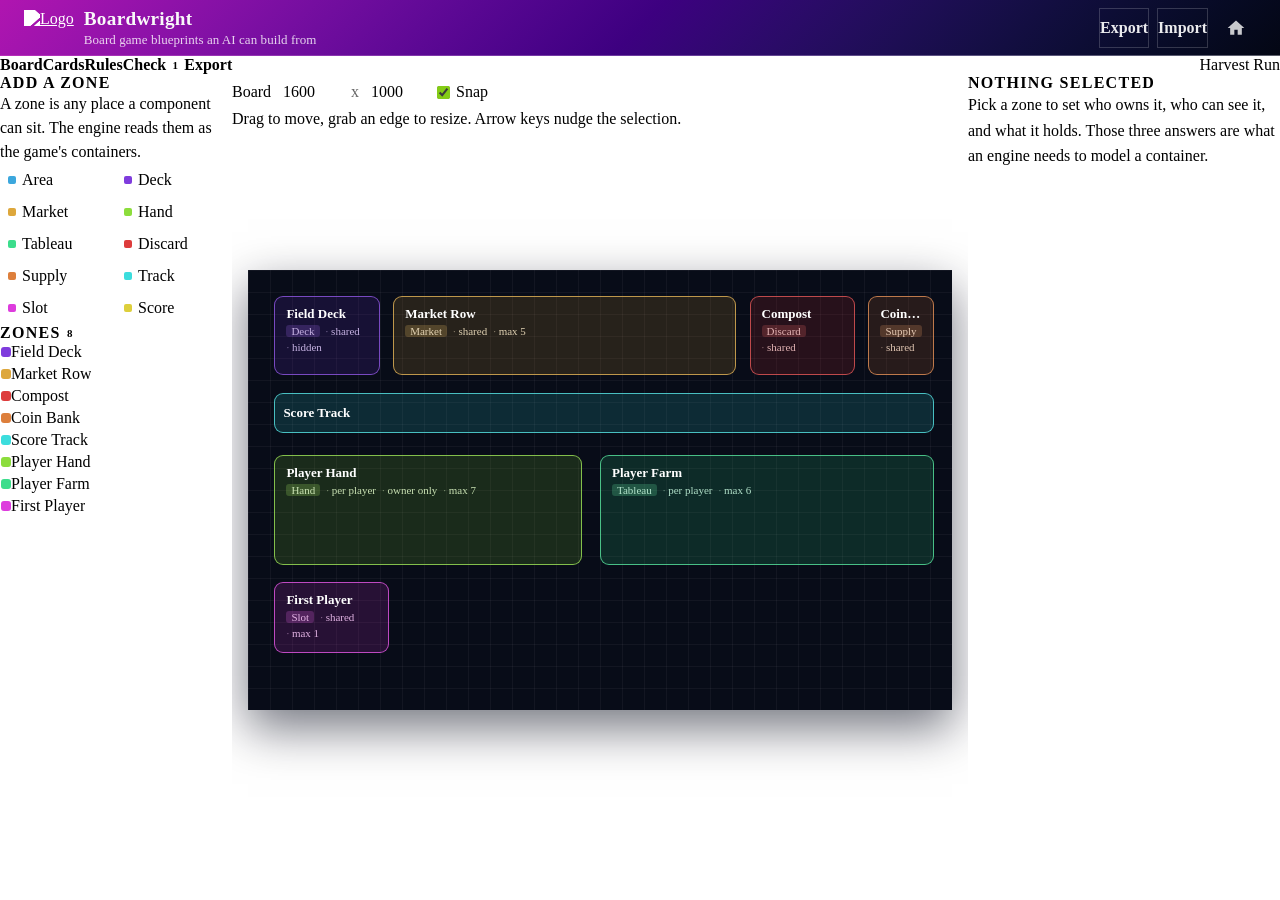
==== index.html @ 606b7ca8 "First commit" ====
<!DOCTYPE html>
<html lang="en">
<head>
  <meta charset="UTF-8">
  <meta name="viewport" content="width=device-width, initial-scale=1.0">
  <title>Boardwright | Tabletop Blueprints</title>
  <meta name="description" content="Draft board layouts and card templates, define zones, turns and win conditions, then export reference images plus a JSON spec an AI agent can build from">
  <meta property="og:title" content="Boardwright: Tabletop Blueprints">
  <meta property="og:description" content="Design the board, the cards and the rules, then export a bundle an AI agent can build the game from">
  <meta property="og:type" content="website">
  <meta property="og:url" content="https://boardwright.neorgon.com/">
  <meta property="og:site_name" content="Neorgon">
  <meta name="twitter:card" content="summary_large_image">
  <meta name="twitter:title" content="Boardwright: Tabletop Blueprints">
  <meta name="twitter:description" content="Design the board, the cards and the rules, then export a bundle an AI agent can build the game from">
  <meta name="robots" content="index, follow">
  <link rel="canonical" href="https://boardwright.neorgon.com/">
  <meta property="og:locale" content="en_US">
  <meta name="theme-color" content="#040714">
  <meta property="og:image" content="https://boardwright.neorgon.com/og-preview.jpg">
  <meta property="og:image:width" content="1200">
  <meta property="og:image:height" content="630">
  <meta name="twitter:image" content="https://boardwright.neorgon.com/og-preview.jpg">
  <meta name="neo-repo" content="https://github.com/energon-a-secas/boardwright-site">
  <meta name="neo-updated" content="updated Aug 2026">
  <link rel="icon" type="image/x-icon" href="https://cdn.neorgon.org/v1.0.0/favicon.ico" />
  <!-- Fleet design tokens — canonical, do not redeclare locally (PROJECTS.md section 5) -->
  <link rel="stylesheet" href="https://cdn.neorgon.org/v1.0.0/styles/base.css">
  <link rel="stylesheet" href="css/style.css">
  <!-- Neorgon Header Kit (vendored; ?header=live swaps CSS to CDN). Keep after style.css — the kit owns the header. -->
  <script>(function(){var m=location.search.match(/[?&]theme=([\w-]+)/)||document.cookie.match(/(?:^|;\s*)neo_theme=([\w-]+)/);if(m&&m[1]!=='default')document.documentElement.dataset.theme=decodeURIComponent(m[1]);})();</script>
  <link rel="stylesheet" href="css/neorgon-header.css">
  <link rel="stylesheet" href="css/neorgon-themes.css">
  <link rel="stylesheet" href="https://cdn.neorgon.org/v1.0.0/header/season.css">
  <script defer src="js/neorgon-header.js"></script>
  <link rel="stylesheet" href="css/neorgon-footer.css">
  <script defer src="js/neorgon-footer.js"></script>
  <script type="application/ld+json">
  {
    "@context": "https://schema.org",
    "@type": "WebApplication",
    "name": "Boardwright",
    "description": "Draft board layouts and card templates, define zones, turns and win conditions, then export reference images plus a JSON spec an AI agent can build from",
    "url": "https://boardwright.neorgon.com/",
    "applicationCategory": "DesignApplication",
    "operatingSystem": "Any",
    "offers": { "@type": "Offer", "price": "0", "priceCurrency": "USD" },
    "author": { "@type": "Organization", "name": "Neorgon", "url": "https://neorgon.com/" }
  }
  </script>
</head>
<body>

  <a class="skip-link" href="#main">Skip to content</a>

  <header class="header-bar" data-header-mode="app">
    <div class="header-logo">
      <a href="https://neorgon.com/" target="_blank" rel="noopener noreferrer">
        <img src="https://cdn.neorgon.org/v1.0.0/energon-classic-logo.png" class="header-logo-img" alt="Logo">
      </a>
      <a href="./" class="header-title-link">
        <h1>Boardwright</h1>
        <div class="header-subtitle">Board game blueprints an AI can build from</div>
      </a>
    </div>

    <div class="header-right">
      <div class="header-actions">
        <button class="btn btn--ghost btn--sm" id="importBtn">Import</button>
        <button class="btn btn--ghost btn--sm" id="exportBtn" data-keep-mobile>Export</button>
      </div>

      <a class="header-home" href="https://neorgon.com/" title="neorgon.com" aria-label="Neorgon home">
        <svg viewBox="0 0 24 24" fill="currentColor" xmlns="http://www.w3.org/2000/svg">
          <path d="M10 20v-6h4v6h5v-8h3L12 3 2 12h3v8z"/>
        </svg>
      </a>
    </div>
  </header>

  <nav class="viewtabs" aria-label="Sections">
    <button class="viewtab is-active" data-view="board">Board</button>
    <button class="viewtab" data-view="cards">Cards</button>
    <button class="viewtab" data-view="rules">Rules</button>
    <button class="viewtab" data-view="check">Check<span class="tab-count" id="checkCount" hidden></span></button>
    <button class="viewtab" data-view="export">Export</button>
    <span class="viewtabs-spacer"></span>
    <span class="doc-name" id="docName" title="Design name">Untitled</span>
  </nav>

  <main id="main">

    <!-- ── Board ────────────────────────────────────────────── -->
    <section class="view is-active" id="view-board" aria-label="Board layout">
      <div class="workspace">
        <div class="rail" id="zoneRail">
          <div class="rail-head">
            <h2 class="rail-title">Add a zone</h2>
            <p class="rail-hint">A zone is any place a component can sit. The engine reads them as the game's containers.</p>
          </div>
          <div class="kind-grid" id="zoneKindGrid"></div>
          <div class="rail-head">
            <h2 class="rail-title">Zones<span class="rail-badge" id="zoneCount">0</span></h2>
          </div>
          <ul class="rail-list" id="zoneList"></ul>
        </div>

        <div class="stage-wrap">
          <div class="stage-bar">
            <div class="toolbar">
              <label class="mini-field">
                <span>Board</span>
                <input type="number" id="boardW" min="200" max="6000" step="50" aria-label="Board width">
                <span class="times">x</span>
                <input type="number" id="boardH" min="200" max="6000" step="50" aria-label="Board height">
              </label>
              <label class="check"><input type="checkbox" id="snapToggle" checked> Snap</label>
              <button type="button" class="btn btn--ghost btn--sm" id="undoBtn" title="Undo (Cmd/Ctrl+Z)">Undo</button>
            </div>
            <p class="stage-note" id="boardHint">Drag to move, grab an edge to resize. Arrow keys nudge the selection.</p>
          </div>
          <div class="stage-scroll">
            <div class="stage" id="boardStage" tabindex="0" role="group" aria-label="Board canvas. Select a zone from the list to move it with the arrow keys."></div>
          </div>
        </div>

        <aside class="inspector" id="boardInspector" aria-label="Zone properties"></aside>
      </div>
    </section>

    <!-- ── Cards ────────────────────────────────────────────── -->
    <section class="view" id="view-cards" hidden aria-label="Card templates">
      <div class="workspace">
        <div class="rail" id="cardRail">
          <div class="rail-head">
            <h2 class="rail-title">Templates<span class="rail-badge" id="tplCount">0</span></h2>
            <p class="rail-hint">A template is a card's format: its size and the slots printed on its face.</p>
          </div>
          <ul class="rail-list" id="tplList"></ul>
          <button type="button" class="btn btn--secondary btn--sm btn--block" id="addTplBtn">New template</button>
          <div class="rail-head">
            <h2 class="rail-title">Add a slot</h2>
          </div>
          <div class="kind-grid" id="fieldKindGrid"></div>
        </div>

        <div class="stage-wrap">
          <div class="stage-bar">
            <div class="toolbar" id="cardSizeBar"></div>
            <p class="stage-note">Slots are stored as percentages of the face, so any renderer can place them.</p>
          </div>
          <div class="stage-scroll">
            <div class="cardface" id="cardStage" tabindex="0" role="group" aria-label="Card face. Select a slot to move it with the arrow keys."></div>
          </div>
        </div>

        <aside class="inspector" id="cardInspector" aria-label="Slot properties"></aside>
      </div>
    </section>

    <!-- ── Rules ────────────────────────────────────────────── -->
    <section class="view" id="view-rules" hidden aria-label="Rules model">
      <div class="scroll-pane">
        <div class="container stack" id="rulesPane"></div>
      </div>
    </section>

    <!-- ── Check ────────────────────────────────────────────── -->
    <section class="view" id="view-check" hidden aria-label="Readiness check">
      <div class="scroll-pane">
        <div class="container stack" id="checkPane"></div>
      </div>
    </section>

    <!-- ── Export ───────────────────────────────────────────── -->
    <section class="view" id="view-export" hidden aria-label="Export">
      <div class="scroll-pane">
        <div class="container stack" id="exportPane"></div>
      </div>
    </section>

  </main>

  <div class="modal" id="confirmModal" hidden>
    <div class="modal__backdrop" data-modal-close tabindex="-1" aria-hidden="true"></div>
    <div class="modal__dialog" role="dialog" aria-modal="true" aria-labelledby="confirmTitle" tabindex="-1">
      <header class="modal__header">
        <h2 id="confirmTitle">Replace this design?</h2>
        <button type="button" class="btn btn--ghost btn--icon" data-modal-close aria-label="Close dialog">
          <svg width="20" height="20" viewBox="0 0 24 24" fill="none" stroke="currentColor" stroke-width="2" aria-hidden="true"><path d="M18 6L6 18M6 6l12 12"/></svg>
        </button>
      </header>
      <div class="modal__body" id="confirmBody"></div>
      <footer class="modal__footer">
        <button type="button" class="btn btn--ghost" data-modal-close>Cancel</button>
        <button type="button" class="btn btn--danger" id="confirmOk">Replace</button>
      </footer>
    </div>
  </div>

  <input type="file" id="importFile" accept="application/json,.json" aria-label="Import a design JSON file" hidden>

  <footer class="neo-footer" data-footer-mode="app">
    Designs stay in this browser. Nothing is uploaded, and the export is yours to hand to any agent.
  </footer>

  <script type="module" src="js/app.js"></script>
</body>
</html>
---- css/style.css ----
/* ── Reset & base ──────────────────────────────────────────── */
*, *::before, *::after { margin: 0; padding: 0; box-sizing: border-box; }

/*
 * ── Design tokens ─────────────────────────────────────────────
 *
 * Canonical tokens (colors, font, type scale, spacing, radii) come from the CDN:
 *   https://cdn.neorgon.org/v1.0.0/styles/base.css   (linked in index.html)
 * Do NOT redeclare them here — a local copy is how the fleet drifted. The block
 * below holds only what base.css does not define, plus the per-site accent.
 *
 * Motion: base.css still ships --ease-snap (bounce) for legacy sites, but it is
 * deprecated for new work (impeccable law: ease-out exponential, no bounce).
 * Use --ease-out below.
 */

:root {
  /* Per-site identity — set to this site's hub card accent (PROJECTS.md section 4) */
  --accent: #65a30d;
  --accent-bright: #84cc16;
  /* Lime-600 is light enough that white on it lands at 3.1:1. The label
     goes dark instead, which reads 6.2:1 and passes AA. */
  --accent-fg: #0a1004;

  /* Site extras base.css does not define */
  --surface-toast: #1a1730;
  --danger: #e11d48;
  --danger-hover: #f43f5e;
  --warn: #f59e0b;
  --danger-soft: #fda4af;

  /* A card face is a piece of card stock, so it stays paper-coloured whatever
     theme the visitor picked. These are deliberately not theme tokens. */
  --card-stock: #f5f2ea;
  --card-ink: #141a2c;
  --card-rule: rgba(30, 40, 70, 0.35);
  --card-pick: #4d7c0f;
  --ease-out: cubic-bezier(0.22, 1, 0.36, 1);
  --control-height: 44px;
  --control-height-sm: 36px;
  --shadow-card: 0 12px 28px rgba(15, 23, 42, 0.5);
  --shadow-modal: 0 24px 48px rgba(2, 6, 23, 0.58);
  --z-sticky-header: 200;
  --z-modal: 400;
  --z-toast: 500;
}

/* Author display values (e.g. .section/.stack flex) would otherwise defeat the
   hidden attribute — restore its authority once, globally. */
[hidden] { display: none !important; }

html { height: 100%; }
body {
  font-family: var(--font);
  background: var(--bg);
  min-height: 100%;
  color: var(--text-primary);
  display: flex; flex-direction: column;
}

body.modal-open {
  overflow: hidden;
}

main#main {
  flex: 1;
  display: flex;
  flex-direction: column;
  min-height: 0;
  width: 100%;
}

/* ── Layout ────────────────────────────────────────────────── */
/*
 * GOTCHA: body { display:flex; flex-direction:column } + margin: 0 auto
 * on a child collapses its width — always pair with width: 100%.
 *
 * GOTCHA: External images (YouTube ggpht, Gravatar, etc.) may block loading
 * when the Referer header points to localhost or an unknown origin. Fix:
 * 1. Add <meta name="referrer" content="no-referrer"> in <head> (global)
 * 2. Or add referrerpolicy="no-referrer" on each <img> tag
 */
.container {
  max-width: 900px;
  width: 100%;
  margin: 0 auto;
  padding: var(--space-6);
  flex: 1;
}

/* Vertical rhythm: use inside .container or nested regions */
.stack {
  display: flex;
  flex-direction: column;
  gap: var(--space-6);
}
.stack--tight { gap: var(--space-4); }
.stack--loose { gap: var(--space-8); }

/* Page section: title row + body (replaces “card everything” for grouping) */
.section {
  display: flex;
  flex-direction: column;
  gap: var(--space-4);
}
.section__header {
  display: flex;
  flex-wrap: wrap;
  align-items: flex-end;
  justify-content: space-between;
  gap: var(--space-4);
}
.section__titles {
  display: flex;
  flex-direction: column;
  gap: var(--space-1);
  min-width: 0;
}
.section__title {
  font-size: var(--text-xl);
  font-weight: 600;
  letter-spacing: 0.02em;
  color: var(--text-primary);
}
.section__lead {
  font-size: var(--text-sm);
  color: var(--text-muted);
  line-height: 1.45;
  max-width: 52ch;
}
.section__lead code {
  font-family: ui-monospace, SFMono-Regular, Menlo, Monaco, Consolas, "Liberation Mono", monospace;
  font-size: 0.92em;
  color: var(--text-secondary);
}
.stack > .card { margin-bottom: 0; }
.toolbar {
  display: flex;
  flex-wrap: wrap;
  align-items: center;
  gap: var(--space-2);
}

/* ── Header ────────────────────────────────────────────────────
 * Owned by the Neorgon Header Kit (css/neorgon-header.css — canonical
 * source: packages/neorgon-ui/header/). Do NOT style .header-bar,
 * .header-logo*, .header-title-link, .header-subtitle, .header-right,
 * .header-actions, or .header-home here. Auth styles (.auth-*) stay
 * site-owned below.
 */
nav {
  display: flex;
  align-items: center;
  gap: var(--space-2);
}

/* ── Buttons (canonical) ─────────────────────────────────────
 * Use .btn + a variant. Aliases: .nav-link = toolbar ghost; .auth-* map below.
 */
.btn {
  display: inline-flex;
  align-items: center;
  justify-content: center;
  gap: var(--space-2);
  min-height: var(--control-height);
  padding: 0 var(--space-4);
  border-radius: var(--radius-sm);
  font-family: inherit;
  font-size: var(--text-sm);
  font-weight: 600;
  line-height: 1.2;
  text-decoration: none;
  cursor: pointer;
  border: 1px solid transparent;
  background: transparent;
  color: var(--text-primary);
  transition:
    background-color var(--dur),
    color var(--dur),
    border-color var(--dur),
    box-shadow var(--dur),
    transform var(--dur-fast);
  -webkit-tap-highlight-color: transparent;
}
.btn:disabled,
.btn[aria-disabled="true"] {
  opacity: 0.45;
  cursor: not-allowed;
  pointer-events: none;
}
.btn--sm {
  min-height: var(--control-height-sm);
  padding: 0 var(--space-3);
  font-size: var(--text-xs);
}
.btn--block { width: 100%; }
.btn--icon {
  min-width: var(--control-height);
  padding: 0;
}
.btn--primary {
  background: var(--accent);
  color: var(--accent-fg);
  border-color: transparent;
}
.btn--primary:hover { background: var(--accent-bright); }
.btn--secondary {
  background: var(--surface-2);
  color: var(--text-primary);
  border-color: var(--border-strong);
}
.btn--secondary:hover {
  background: rgba(255, 255, 255, 0.1);
}
.btn--ghost {
  background: transparent;
  color: rgba(255,255,255,0.92);
  border-color: rgba(255,255,255,0.18);
}
.btn--ghost:hover {
  background: rgba(255,255,255,0.1);
  color: #fff;
}
.btn--danger {
  background: var(--danger);
  color: #fff;
  border-color: transparent;
}
.btn--danger:hover { background: var(--danger-hover); }

/* Toolbar ghost (header nav) — same as .btn.btn--ghost.btn--sm */
.nav-link {
  display: inline-flex;
  align-items: center;
  justify-content: center;
  min-height: var(--control-height);
  padding: 0 var(--space-3);
  border: 1px solid rgba(255,255,255,0.18);
  border-radius: var(--radius-sm);
  background: transparent;
  color: rgba(255,255,255,0.92);
  cursor: pointer;
  font-family: inherit;
  font-size: var(--text-sm);
  font-weight: 600;
  transition: background-color var(--dur), color var(--dur), border-color var(--dur);
}
.nav-link:hover {
  background: rgba(255,255,255,0.1);
  color: #fff;
}

.auth-toggle {
  display: flex;
  align-items: center;
  justify-content: center;
  min-width: var(--control-height);
  min-height: var(--control-height);
  padding: 0;
  border: 1px solid rgba(255,255,255,0.18);
  border-radius: var(--radius-sm);
  background: transparent;
  color: rgba(255,255,255,0.92);
  cursor: pointer;
  font-family: inherit;
  transition: background-color var(--dur), color var(--dur), border-color var(--dur);
}
.auth-toggle:hover {
  background: rgba(255,255,255,0.1);
  color: #fff;
}
.auth-toggle svg {
  width: 22px;
  height: 22px;
  flex-shrink: 0;
  display: block;
}
.auth-toggle.logged-in { color: var(--accent); }
.auth-toggle.logged-in svg circle:nth-of-type(2) {
  fill: currentColor;
  stroke: none;
}

/* ── Sheet (inline panel under header) — not a modal ─────────
 * Use for auth, filters, compact forms. No backdrop; page scrolls.
 * For blocking overlays use .modal below.
 */
.auth-panel {
  background: rgba(255,255,255,0.02);
  border-bottom: 1px solid var(--border-subtle);
  max-height: 0;
  overflow: hidden;
  transition: max-height 0.3s ease-out;
}
.auth-panel.open { max-height: 300px; }
.auth-panel-inner {
  padding: var(--space-6);
  max-width: 400px;
  margin: 0 auto;
}
.auth-tabs {
  display: flex;
  gap: var(--space-2);
  margin-bottom: var(--space-4);
}
.auth-tab {
  flex: 1;
  min-height: var(--control-height-sm);
  padding: 0 var(--space-4);
  border: 1px solid var(--border);
  border-radius: var(--radius-sm);
  background: transparent;
  color: var(--text-muted);
  cursor: pointer;
  font-family: inherit;
  font-size: var(--text-sm);
  font-weight: 600;
  transition: background-color var(--dur), color var(--dur), border-color var(--dur);
}
.auth-tab.active {
  background: var(--surface-2);
  color: var(--text-primary);
  border-color: var(--border-strong);
}
.auth-form input {
  width: 100%;
  padding: var(--space-3) var(--space-4);
  margin-bottom: var(--space-3);
  border: 1px solid var(--border);
  border-radius: var(--radius-sm);
  background: var(--surface-1);
  color: var(--text-primary);
  font-size: var(--text-sm);
  font-family: inherit;
}
.auth-submit {
  width: 100%;
  min-height: var(--control-height);
  padding: 0 var(--space-4);
  border: none;
  border-radius: var(--radius-sm);
  background: var(--accent);
  color: #fff;
  font-family: inherit;
  font-weight: 600;
  font-size: var(--text-sm);
  cursor: pointer;
  transition: background-color var(--dur);
}
.auth-submit:hover { background: var(--accent-bright); }
.auth-submit { color: var(--accent-fg); }
#authUser {
  display: flex;
  align-items: center;
  justify-content: space-between;
  gap: var(--space-4);
}
.auth-username {
  color: var(--text-primary);
  font-weight: 600;
}
.auth-logout {
  min-height: var(--control-height-sm);
  padding: 0 var(--space-3);
  border: 1px solid var(--border);
  border-radius: var(--radius-sm);
  background: transparent;
  color: var(--text-muted);
  cursor: pointer;
  font-family: inherit;
  font-size: var(--text-sm);
  font-weight: 600;
  transition: background-color var(--dur), color var(--dur), border-color var(--dur);
}
.auth-logout:hover {
  background: var(--surface-2);
  color: var(--text-primary);
}
.auth-divider {
  height: 1px;
  background: var(--border-subtle);
}

/* ── Modal (blocking overlay) ──────────────────────────────── */
.modal[hidden] {
  display: none !important;
}
.modal {
  position: fixed;
  inset: 0;
  z-index: var(--z-modal);
  display: flex;
  align-items: center;
  justify-content: center;
  padding: var(--space-4);
}
.modal__backdrop {
  position: absolute;
  inset: 0;
  background: rgba(2, 4, 12, 0.85);
  -webkit-backdrop-filter: blur(10px); /* Safari still needs the prefix */
  backdrop-filter: blur(10px);
}
.modal__dialog {
  position: relative;
  z-index: 1;
  display: flex;
  flex-direction: column;
  width: min(100%, 520px);
  max-height: min(90vh, 680px);
  overflow: hidden;
  background: var(--surface-1);
  border: 1px solid var(--border-strong);
  border-radius: var(--radius-lg);
  box-shadow: var(--shadow-modal);
}
/* For modals holding option grids or editors — narrow dialogs cramp them */
.modal__dialog--wide {
  width: min(100%, 760px);
}
.modal__header {
  display: flex;
  align-items: center;
  justify-content: space-between;
  gap: var(--space-4);
  padding: var(--space-4) var(--space-6);
  border-bottom: 1px solid var(--border-subtle);
}
.modal__header h2 {
  font-size: var(--text-lg);
  font-weight: 600;
  color: var(--text-primary);
}
.modal__body {
  padding: var(--space-6);
  overflow: auto;
  font-size: var(--text-sm);
  color: var(--text-secondary);
  line-height: 1.55;
}
.modal__body code {
  font-family: ui-monospace, SFMono-Regular, Menlo, Monaco, Consolas, "Liberation Mono", monospace;
  font-size: 0.9em;
  color: var(--text-primary);
}
.modal__footer {
  display: flex;
  flex-wrap: wrap;
  justify-content: flex-end;
  gap: var(--space-2);
  padding: var(--space-4) var(--space-6);
  border-top: 1px solid var(--border-subtle);
}

/* ── Card ──────────────────────────────────────────────────── */
/*
 * GOTCHA: backdrop-filter creates a stacking context — dropdowns inside
 * a card can be clipped by a later card's stacking context. Fix by adding
 * position: relative; z-index: 10 to the card that owns the open dropdown.
 *
 * Default: static surface (no hover lift — avoids generic “dashboard demo”).
 * Use .card--interactive for raised hover + entrance motion.
 *
 * GOTCHA: a <button> or <a> used AS a card does not inherit body text color —
 * buttons default to canvas text (near-black), rendering invisible on the dark
 * bg. When a card is an interactive element, set color: var(--text-primary)
 * and font-family: var(--font) explicitly on it.
 */
.card {
  background: var(--surface-1);
  border: 1px solid var(--border);
  border-radius: var(--radius-lg);
  padding: var(--space-6);
  margin-bottom: var(--space-6);
  backdrop-filter: blur(10px);
  transition: border-color var(--dur), box-shadow var(--dur);
}
.card:hover {
  border-color: var(--border-strong);
  box-shadow: 0 8px 20px rgba(15, 23, 42, 0.45);
}
.card--interactive {
  transition:
    transform var(--dur) ease-out,
    box-shadow var(--dur) ease-out,
    border-color var(--dur);
  animation: fadeIn 0.35s ease-out both;
}
.card--interactive:hover {
  transform: translateY(-3px);
  box-shadow: var(--shadow-card);
  border-color: var(--border-strong);
}
.card--enter {
  animation: fadeIn 0.35s ease-out both;
}
.card--flat:hover {
  box-shadow: none;
}
/* Card with an action row, in an equal-height grid: pin the toolbar to the
   bottom so buttons align across cards whose text wraps differently. */
.card--actions {
  display: flex;
  flex-direction: column;
}
.card--actions > .toolbar:last-child {
  margin-top: auto;
}

/* ── Button press feedback ─────────────────────────────────── */
button:active,
.btn:active,
.nav-link:active,
.auth-toggle:active,
.auth-tab:active,
.auth-submit:active,
.auth-logout:active {
  transform: scale(0.98);
  transition-duration: var(--dur-fast);
}

@keyframes fadeIn {
  from { opacity: 0; transform: translateY(6px); }
  to   { opacity: 1; transform: translateY(0); }
}

/* ── Skeleton loading ──────────────────────────────────────── */
@keyframes shimmer { to { background-position: -200% 0; } }
.skeleton {
  background: linear-gradient(90deg, var(--surface-1) 25%, var(--surface-2) 50%, var(--surface-1) 75%);
  background-size: 200% 100%;
  animation: shimmer 1.5s ease-in-out infinite;
  border-radius: var(--radius);
}

/* ── Toast ─────────────────────────────────────────────────── */
.toast {
  position: fixed;
  bottom: var(--space-6);
  right: var(--space-6);
  z-index: var(--z-toast);
  max-width: min(360px, calc(100vw - var(--space-8)));
  background: var(--surface-toast);
  border: 1px solid var(--border);
  border-radius: var(--radius);
  padding: var(--space-3) var(--space-4);
  font-size: var(--text-sm);
  color: var(--text-primary);
  box-shadow: var(--shadow-card);
  pointer-events: none;
  transform: translateY(8px);
  opacity: 0;
  transition: opacity 0.2s ease-out, transform 0.2s ease-out;
}
.toast.visible {
  opacity: 1;
  transform: translateY(0);
}

/* ── Footer ────────────────────────────────────────────────────
   Owned by the Neorgon Footer Kit (css/neorgon-footer.css).
   Don't add .neo-footer rules here — edit packages/neorgon-ui/footer/
   and re-run sync-footer.sh. */

/* ── Focus styles ──────────────────────────────────────────── */
:focus-visible {
  outline: 2px solid var(--accent-bright);
  outline-offset: 2px;
}

/* ── Skip link ─────────────────────────────────────────────── */
.skip-link {
  position: absolute;
  top: 0;
  left: var(--space-4);
  z-index: 1000;
  padding: var(--space-2) var(--space-4);
  background: var(--accent-bright);
  color: #000;
  font-weight: 600;
  font-size: var(--text-sm);
  border-radius: 0 0 var(--radius-sm) var(--radius-sm);
  text-decoration: none;
  /* transform, not `top`: animating a layout property forces reflow. */
  transform: translateY(-200%);
  transition: transform var(--dur) var(--ease-out);
}
.skip-link:focus { transform: translateY(0); }

/* ── Reduced motion ────────────────────────────────────────── */
@media (prefers-reduced-motion: reduce) {
  *, *::before, *::after {
    animation-duration: 0.01ms !important;
    animation-iteration-count: 1 !important;
    transition-duration: 0.01ms !important;
  }
  .card--interactive:hover { transform: none; }
}

/* ── Responsive ────────────────────────────────────────────── */
@media (max-width: 600px) {
  .container { padding: var(--space-4); }
  .toast {
    left: var(--space-4);
    right: var(--space-4);
    max-width: none;
  }
}

/* ══════════════════════════════════════════════════════════════
   Boardwright
   A drafting surface, not a document: the workspace owns the
   viewport and each pane scrolls inside itself.
   ══════════════════════════════════════════════════════════════ */

.container { max-width: 1080px; }
main#main { min-height: 0; overflow: hidden; }

/* The app owns the viewport at desk widths. `min-height` alone leaves body's
   height auto, so main's flex:1 resolves against its own content and the
   document scrolls instead of the pane. A definite height fixes main to the
   viewport and hands the scrolling to .scroll-pane / .rail / .inspector.
   Below the stacking breakpoint the document scrolls on purpose, so the lock
   is scoped to the wide layout. */
@media (min-width: 981px) {
  body { height: 100dvh; overflow: hidden; }
}

/* ── View tabs ─────────────────────────────────────────────── */
.viewtabs {
  display: flex;
  align-items: center;
  gap: var(--space-1);
  padding: 0 var(--space-4);
  border-bottom: 1px solid var(--border-subtle);
  background: rgba(255, 255, 255, 0.02);
  flex: 0 0 auto;
  overflow-x: auto;
  scrollbar-width: none;
}
.viewtabs::-webkit-scrollbar { display: none; }
.viewtabs-spacer { flex: 1; }

.viewtab {
  position: relative;
  display: inline-flex;
  align-items: center;
  gap: var(--space-2);
  padding: var(--space-3) var(--space-4);
  border: none;
  background: transparent;
  color: var(--text-muted);
  font-family: inherit;
  font-size: var(--text-sm);
  font-weight: 600;
  white-space: nowrap;
  cursor: pointer;
  transition: color var(--dur);
}
.viewtab:hover { color: var(--text-secondary); }
.viewtab.is-active { color: var(--text-primary); }
.viewtab.is-active::after {
  content: '';
  position: absolute;
  left: var(--space-3);
  right: var(--space-3);
  bottom: -1px;
  height: 2px;
  background: var(--accent-bright);
  border-radius: 2px 2px 0 0;
}
.tab-count {
  min-width: 18px;
  padding: 0 5px;
  border-radius: 9px;
  background: var(--surface-2);
  color: var(--text-secondary);
  font-size: 11px;
  line-height: 18px;
  text-align: center;
}
.tab-count--blocked {
  background: rgba(225, 29, 72, 0.22);
  color: var(--danger-soft);
}
.doc-name {
  padding-right: var(--space-2);
  color: var(--text-muted);
  font-size: var(--text-xs);
  max-width: 30ch;
  overflow: hidden;
  text-overflow: ellipsis;
  white-space: nowrap;
}

/* ── View shell ────────────────────────────────────────────── */
.view { flex: 1; min-height: 0; }
.view.is-active { display: flex; flex-direction: column; }
.scroll-pane { flex: 1; min-height: 0; overflow-y: auto; }
.scroll-pane .container { padding-block: var(--space-6) var(--space-8); }

.workspace {
  flex: 1;
  min-height: 0;
  display: grid;
  grid-template-columns: 232px minmax(0, 1fr) 312px;
}

/* ── Rails ─────────────────────────────────────────────────── */
.rail {
  min-height: 0;
  overflow-y: auto;
  padding: var(--space-4);
  border-right: 1px solid var(--border-subtle);
  background: rgba(255, 255, 255, 0.015);
  display: flex;
  flex-direction: column;
  gap: var(--space-3);
}
.rail-head { display: flex; flex-direction: column; gap: var(--space-1); }
.rail-title {
  display: flex;
  align-items: center;
  gap: var(--space-2);
  font-size: var(--text-xs);
  font-weight: 700;
  letter-spacing: 0.08em;
  text-transform: uppercase;
  color: var(--text-muted);
}
.rail-badge {
  min-width: 18px;
  padding: 0 5px;
  border-radius: 9px;
  background: var(--surface-2);
  color: var(--text-secondary);
  font-size: 11px;
  line-height: 17px;
  text-align: center;
  letter-spacing: 0;
}
.rail-hint {
  font-size: var(--text-xs);
  line-height: 1.5;
  color: var(--text-muted);
}
.rail-list { list-style: none; display: flex; flex-direction: column; gap: 2px; }
.rail-empty {
  padding: var(--space-3);
  border: 1px dashed var(--border);
  border-radius: var(--radius-sm);
  font-size: var(--text-xs);
  line-height: 1.5;
  color: var(--text-muted);
}
.rail-item { --hue: 200; }
.rail-item-btn {
  display: flex;
  align-items: center;
  gap: var(--space-2);
  width: 100%;
  padding: var(--space-2) var(--space-2);
  border: 1px solid transparent;
  border-radius: var(--radius-sm);
  background: transparent;
  color: var(--text-secondary);
  font-family: inherit;
  font-size: var(--text-sm);
  text-align: left;
  cursor: pointer;
  transition: background-color var(--dur), color var(--dur);
}
.rail-item-btn:hover { background: var(--surface-2); color: var(--text-primary); }
.rail-item.is-on .rail-item-btn {
  background: var(--surface-2);
  border-color: var(--border-strong);
  color: var(--text-primary);
}
.rail-swatch {
  width: 10px;
  height: 10px;
  flex: 0 0 auto;
  border-radius: 3px;
  background: hsl(var(--hue) 70% 55%);
}
.rail-item-name { overflow: hidden; text-overflow: ellipsis; white-space: nowrap; }
.rail-item-sub {
  margin-left: auto;
  flex: 0 0 auto;
  font-size: 11px;
  color: var(--text-muted);
}

.kind-grid {
  display: grid;
  grid-template-columns: 1fr 1fr;
  gap: var(--space-1);
}
.kind-btn {
  display: flex;
  align-items: center;
  gap: 6px;
  padding: 7px 8px;
  border: 1px solid var(--border);
  border-radius: var(--radius-sm);
  background: var(--surface-1);
  color: var(--text-secondary);
  font-family: inherit;
  font-size: var(--text-xs);
  cursor: pointer;
  transition: background-color var(--dur), border-color var(--dur), color var(--dur);
}
.kind-btn:hover:not(:disabled) {
  background: var(--surface-2);
  border-color: var(--border-strong);
  color: var(--text-primary);
}
.kind-btn:disabled { opacity: 0.4; cursor: not-allowed; }
.kind-btn--plain { justify-content: center; }
.kind-swatch {
  width: 8px;
  height: 8px;
  flex: 0 0 auto;
  border-radius: 2px;
  background: hsl(var(--hue) 70% 55%);
}
.kind-label { overflow: hidden; text-overflow: ellipsis; white-space: nowrap; }

/* ── Stage ─────────────────────────────────────────────────── */
.stage-wrap {
  min-width: 0;
  min-height: 0;
  display: flex;
  flex-direction: column;
}
.stage-bar {
  display: flex;
  flex-wrap: wrap;
  align-items: center;
  justify-content: space-between;
  gap: var(--space-3);
  padding: var(--space-3) var(--space-4);
  border-bottom: 1px solid var(--border-subtle);
}
.stage-note { font-size: var(--text-xs); color: var(--text-muted); }
/* `margin: auto` on the child, not justify/align-content: a flex item larger
   than a centering container gets its overflow clipped at the start edge. */
.stage-scroll {
  flex: 1;
  min-height: 0;
  overflow: auto;
  display: flex;
  padding: var(--space-4);
}
.stage-scroll > * { margin: auto; }

.mini-field {
  display: inline-flex;
  align-items: center;
  gap: 6px;
  font-size: var(--text-xs);
  color: var(--text-muted);
}
.mini-field input {
  width: 68px;
  padding: 5px 6px;
  border: 1px solid var(--border);
  border-radius: var(--radius-sm);
  background: var(--surface-1);
  color: var(--text-primary);
  font-family: inherit;
  font-size: var(--text-xs);
}
.mini-field .times { opacity: 0.6; }
.check {
  display: inline-flex;
  align-items: center;
  gap: 6px;
  /* The label is the hit area, so it carries the 24px target minimum
     (WCAG 2.5.8) that a bare 13px checkbox would fail. */
  min-height: 24px;
  padding: 0 4px;
  font-size: var(--text-xs);
  color: var(--text-muted);
  cursor: pointer;
}
.check input { accent-color: var(--accent-bright); }

/* The board itself — a drafting surface, so it reads as ruled paper. */
.stage {
  position: relative;
  flex: 0 0 auto;
  border: 1px solid var(--border-strong);
  border-radius: var(--radius-sm);
  background:
    linear-gradient(to right, rgba(255, 255, 255, 0.045) 1px, transparent 1px) 0 0 / var(--grid, 50px) var(--grid, 50px),
    linear-gradient(to bottom, rgba(255, 255, 255, 0.045) 1px, transparent 1px) 0 0 / var(--grid, 50px) var(--grid, 50px),
    #080c18;
  box-shadow: 0 18px 46px rgba(2, 6, 23, 0.55);
  touch-action: none;
}
.stage:focus-visible { outline: 2px solid var(--accent-bright); outline-offset: 3px; }

.zone {
  --hue: 200;
  position: absolute;
  display: flex;
  flex-direction: column;
  gap: 3px;
  padding: 9px 11px;
  border: 1.5px solid hsl(var(--hue) 72% 62% / 0.8);
  border-radius: 9px;
  background: hsl(var(--hue) 70% 52% / 0.15);
  cursor: grab;
  overflow: hidden;
  transition: box-shadow var(--dur), border-color var(--dur);
}
.zone:hover { border-color: hsl(var(--hue) 78% 70% / 0.95); }
.zone.is-selected {
  border-color: var(--accent-bright);
  box-shadow: 0 0 0 1px var(--accent-bright), 0 10px 26px rgba(0, 0, 0, 0.45);
  z-index: 5;
}
.zone:active { cursor: grabbing; }
.zone-name {
  font-size: 13px;
  font-weight: 600;
  color: #fff;
  overflow: hidden;
  text-overflow: ellipsis;
  white-space: nowrap;
}
.zone-meta {
  display: flex;
  flex-wrap: wrap;
  gap: 4px 6px;
  font-size: 11px;
  color: hsl(var(--hue) 60% 84% / 0.92);
  overflow: hidden;
}
.zone-tag {
  padding: 0 5px;
  border-radius: 3px;
  background: hsl(var(--hue) 60% 60% / 0.25);
}
.zone-dot::before { content: '· '; opacity: 0.5; }

/* A track 90 units tall renders ~25px high. Two lines will not fit, so the
   metadata goes and the name keeps the room. */
.zone--short { padding: 4px 8px; justify-content: center; }
.zone--short .zone-meta { display: none; }
.zone--tiny .zone-name { font-size: 11px; }

/* Resize grips — quiet until the rect is hovered or selected. */
.grip {
  position: absolute;
  width: 10px;
  height: 10px;
  border: 1px solid rgba(255, 255, 255, 0.7);
  border-radius: 2px;
  background: var(--accent-bright);
  opacity: 0;
  transition: opacity var(--dur);
}
.zone:hover .grip,
.zone.is-selected .grip,
.slot:hover .grip,
.slot.is-selected .grip { opacity: 1; }
.grip--nw { top: -5px; left: -5px; cursor: nwse-resize; }
.grip--n  { top: -5px; left: calc(50% - 5px); cursor: ns-resize; }
.grip--ne { top: -5px; right: -5px; cursor: nesw-resize; }
.grip--w  { top: calc(50% - 5px); left: -5px; cursor: ew-resize; }
.grip--e  { top: calc(50% - 5px); right: -5px; cursor: ew-resize; }
.grip--sw { bottom: -5px; left: -5px; cursor: nesw-resize; }
.grip--s  { bottom: -5px; left: calc(50% - 5px); cursor: ns-resize; }
.grip--se { bottom: -5px; right: -5px; cursor: nwse-resize; }

/* ── Card face ─────────────────────────────────────────────── */
.cardface {
  position: relative;
  flex: 0 0 auto;
  background: var(--card-stock);
  box-shadow: 0 20px 50px rgba(2, 6, 23, 0.6);
  touch-action: none;
}
.cardface.is-empty {
  display: flex;
  align-items: center;
  justify-content: center;
  width: 264px;
  height: 370px;
  border: 1px dashed var(--border-strong);
  border-radius: var(--radius);
  background: transparent;
  box-shadow: none;
}
.stage-empty {
  padding: var(--space-4);
  font-size: var(--text-sm);
  color: var(--text-muted);
  text-align: center;
}

.slot {
  position: absolute;
  display: flex;
  align-items: center;
  padding: 2px 4px;
  border: 1.5px dashed var(--card-rule);
  border-radius: 3px;
  color: var(--card-ink);
  cursor: grab;
  overflow: hidden;
}
.slot:hover { border-color: rgba(30, 40, 70, 0.6); }
.slot.is-selected {
  border-style: solid;
  border-color: var(--card-pick);
  box-shadow: 0 0 0 1px var(--card-pick);
  z-index: 5;
}
.slot:active { cursor: grabbing; }
.slot[data-align="center"] { justify-content: center; text-align: center; }
.slot[data-align="right"] { justify-content: flex-end; text-align: right; }
.slot-text {
  font-weight: 600;
  line-height: 1.2;
  overflow: hidden;
}
.slot--sm .slot-text { font-size: 9px; }
.slot--md .slot-text { font-size: 12px; }
.slot--lg .slot-text { font-size: 17px; }
.slot--paragraph .slot-text { font-weight: 400; }
.slot--art, .slot--icon {
  justify-content: center;
  background:
    repeating-linear-gradient(45deg, rgba(30, 40, 70, 0.06) 0 6px, transparent 6px 12px);
}
.slot-ph {
  font-size: 10px;
  font-weight: 600;
  letter-spacing: 0.06em;
  text-transform: uppercase;
  color: rgba(30, 40, 70, 0.55);
}
.slot--badge { background: rgba(30, 40, 70, 0.08); border-radius: 20px; }
.slot.is-selected::after {
  content: attr(data-label);
  position: absolute;
  top: -15px;
  left: -1px;
  padding: 1px 5px;
  border-radius: 3px 3px 0 0;
  background: var(--card-pick);
  color: #fff;
  font-size: 9px;
  font-weight: 700;
  letter-spacing: 0.06em;
  text-transform: uppercase;
  white-space: nowrap;
}

/* ── Inspector ─────────────────────────────────────────────── */
.inspector {
  min-height: 0;
  overflow-y: auto;
  padding: var(--space-4);
  border-left: 1px solid var(--border-subtle);
  background: rgba(255, 255, 255, 0.015);
  display: flex;
  flex-direction: column;
  gap: var(--space-3);
}
.inspector-title {
  font-size: var(--text-xs);
  font-weight: 700;
  letter-spacing: 0.08em;
  text-transform: uppercase;
  color: var(--text-muted);
}
.inspector-empty {
  font-size: var(--text-xs);
  line-height: 1.6;
  color: var(--text-muted);
}
.inspector-actions {
  display: flex;
  flex-wrap: wrap;
  gap: var(--space-2);
  padding-bottom: var(--space-2);
  border-bottom: 1px solid var(--border-subtle);
}

/* ── Forms ─────────────────────────────────────────────────── */
.form-field {
  display: flex;
  flex-direction: column;
  gap: 4px;
  min-width: 0;
}
.form-field--inline {
  flex-direction: row;
  align-items: center;
  gap: 7px;
  /* The label is the hit area for its checkbox; 24px minimum target. */
  min-height: 24px;
}
.form-label {
  font-size: 11px;
  font-weight: 600;
  letter-spacing: 0.04em;
  color: var(--text-muted);
}
.form-input {
  width: 100%;
  min-width: 0;
  padding: 7px 9px;
  border: 1px solid var(--border);
  border-radius: var(--radius-sm);
  background: var(--surface-1);
  color: var(--text-primary);
  font-family: inherit;
  font-size: var(--text-sm);
  transition: border-color var(--dur);
}
.form-input:hover { border-color: var(--border-strong); }
textarea.form-input { resize: vertical; line-height: 1.5; }
select.form-input { cursor: pointer; }
.form-input--inline { width: auto; }
.form-check { width: 15px; height: 15px; accent-color: var(--accent-bright); cursor: pointer; }
.form-hint {
  font-size: 11px;
  line-height: 1.45;
  color: var(--text-muted);
}
.form-group { display: flex; flex-direction: column; gap: 4px; }
.form-group-label {
  font-size: 11px;
  font-weight: 600;
  letter-spacing: 0.04em;
  color: var(--text-muted);
}
.form-row {
  display: flex;
  gap: var(--space-2);
}
.form-row > .form-field { flex: 1; }
.form-row .form-label { font-size: 10px; }

.chips { display: flex; flex-wrap: wrap; gap: 4px; }
.chip {
  padding: 4px 9px;
  border: 1px solid var(--border);
  border-radius: 20px;
  background: transparent;
  color: var(--text-muted);
  font-family: inherit;
  font-size: 11px;
  cursor: pointer;
  transition: background-color var(--dur), color var(--dur), border-color var(--dur);
}
.chip:hover { border-color: var(--border-strong); color: var(--text-secondary); }
.chip.is-on {
  background: color-mix(in oklab, var(--accent) 26%, transparent);
  border-color: var(--accent-bright);
  color: var(--text-primary);
}

/* ── Panels and list rows (Rules, Check, Export) ────────────── */
.panel {
  display: flex;
  flex-direction: column;
  gap: var(--space-3);
  padding: var(--space-5);
  border: 1px solid var(--border);
  border-radius: var(--radius-lg);
  background: var(--surface-1);
}
.panel-head {
  display: flex;
  align-items: center;
  justify-content: space-between;
  gap: var(--space-4);
}
.panel-title {
  font-size: var(--text-lg);
  font-weight: 600;
  color: var(--text-primary);
}
.panel-hint {
  margin-top: calc(var(--space-3) * -1 + 2px);
  font-size: var(--text-xs);
  line-height: 1.55;
  color: var(--text-muted);
  max-width: 68ch;
}
.panel-body { display: flex; flex-direction: column; gap: var(--space-3); }
.panel-empty {
  padding: var(--space-4);
  border: 1px dashed var(--border);
  border-radius: var(--radius-sm);
  font-size: var(--text-sm);
  color: var(--text-muted);
}

/* Flex, not grid: the delete button must stay button-sized, and a grid
   track would stretch it to a full column. */
.list-row {
  display: flex;
  flex-wrap: wrap;
  align-items: flex-end;
  gap: var(--space-3);
  padding: var(--space-3);
  border: 1px solid var(--border-subtle);
  border-radius: var(--radius-sm);
  background: rgba(255, 255, 255, 0.015);
}
.list-row > .form-field,
.list-row > .form-group { flex: 1 1 150px; min-width: 0; }
.list-row--wide > .form-field,
.list-row--wide > .form-group { flex: 1 1 128px; }
.list-row > .form-field--inline {
  flex: 0 0 auto;
  align-self: center;
  padding-bottom: 8px;
}
.icon-del {
  flex: 0 0 auto;
  align-self: flex-end;
  min-width: 34px;
  min-height: 34px;
  padding: 0;
  color: var(--text-muted);
  border-color: var(--border);
}
.icon-del:hover { color: var(--danger-hover); border-color: var(--danger); background: rgba(225, 29, 72, 0.1); }

.order-btns {
  display: flex;
  flex: 0 0 auto;
  flex-direction: column;
  align-items: center;
  gap: 2px;
  align-self: center;
}
.order-btn {
  width: 26px;
  height: 24px;
  border: 1px solid var(--border);
  border-radius: 4px;
  background: transparent;
  color: var(--text-muted);
  font-size: 11px;
  line-height: 1;
  cursor: pointer;
}
.order-btn:hover:not(:disabled) { background: var(--surface-2); color: var(--text-primary); }
.order-btn:disabled { opacity: 0.3; cursor: not-allowed; }
.order-index { font-size: 11px; color: var(--text-muted); }

/* ── Check ─────────────────────────────────────────────────── */
/* Status reads from the surface tint and the marker above the title, not
   from a coloured stripe down one edge. */
.verdict {
  display: flex;
  flex-direction: column;
  gap: var(--space-2);
  padding: var(--space-5);
  border: 1px solid var(--status);
  border-radius: var(--radius-lg);
  background: color-mix(in oklab, var(--status) 9%, var(--surface-1));
}
.verdict--clear   { --status: var(--accent-bright); }
.verdict--warn    { --status: var(--warn); }
.verdict--blocked { --status: var(--danger-hover); }
.verdict-title {
  font-size: var(--text-xl);
  font-weight: 600;
}
.verdict-title::before {
  content: '';
  display: inline-block;
  width: 9px;
  height: 9px;
  margin-right: var(--space-2);
  border-radius: 50%;
  background: var(--status);
  vertical-align: 0.12em;
}
.verdict-line { font-size: var(--text-sm); line-height: 1.6; color: var(--text-secondary); max-width: 70ch; }

.finding {
  display: flex;
  flex-direction: column;
  gap: 5px;
  padding: var(--space-4);
  border: 1px solid var(--border-subtle);
  border-radius: var(--radius-sm);
  background: rgba(255, 255, 255, 0.015);
}
.finding-top { display: flex; align-items: baseline; gap: var(--space-2); flex-wrap: wrap; }
.finding-where {
  padding: 1px 7px;
  border-radius: 20px;
  background: var(--surface-2);
  font-size: 10px;
  font-weight: 700;
  letter-spacing: 0.07em;
  text-transform: uppercase;
  color: var(--text-muted);
}
.finding--blocker .finding-where { background: rgba(225, 29, 72, 0.18); color: var(--danger-soft); }
.finding-title { font-size: var(--text-base); font-weight: 600; }
.finding-detail { font-size: var(--text-sm); line-height: 1.6; color: var(--text-secondary); max-width: 74ch; }
/* The question is the payload of a finding, so it gets its own inset surface
   rather than an accent rule down its left edge. */
.finding-q {
  padding: var(--space-2) var(--space-3);
  border-radius: var(--radius-sm);
  background: color-mix(in oklab, var(--accent) 14%, transparent);
  font-size: var(--text-sm);
  font-style: italic;
  color: var(--text-primary);
}

/* ── Export ────────────────────────────────────────────────── */
.manifest { list-style: none; display: flex; flex-direction: column; gap: 2px; }
.manifest-row {
  display: flex;
  flex-wrap: wrap;
  align-items: baseline;
  gap: var(--space-3);
  padding: 7px var(--space-3);
  border-radius: var(--radius-sm);
  background: rgba(255, 255, 255, 0.02);
}
.manifest-name {
  flex: 0 0 auto;
  min-width: 15ch;
  font-family: ui-monospace, SFMono-Regular, Menlo, Consolas, monospace;
  font-size: var(--text-xs);
  color: var(--accent-bright);
}
.manifest-what { font-size: var(--text-xs); color: var(--text-muted); }
.toolbar--gap { gap: var(--space-3); }

.brief-preview {
  max-height: 460px;
  overflow: auto;
  padding: var(--space-4);
  border: 1px solid var(--border-subtle);
  border-radius: var(--radius-sm);
  background: #070b16;
  font-family: ui-monospace, SFMono-Regular, Menlo, Consolas, monospace;
  font-size: 12px;
  line-height: 1.65;
  color: var(--text-secondary);
  white-space: pre-wrap;
  word-break: break-word;
  tab-size: 2;
}

/* ── Responsive ────────────────────────────────────────────── */
@media (max-width: 1180px) {
  .workspace { grid-template-columns: 208px minmax(0, 1fr) 280px; }
}
@media (max-width: 980px) {
  /* Below this the three columns stop being readable side by side, so the
     stage takes the width and the rails become stacked sections. */
  main#main { overflow: auto; }
  .view.is-active { min-height: auto; }
  .workspace {
    grid-template-columns: 1fr;
    min-height: auto;
  }
  .stage-wrap { order: -1; }
  /* The rails become ordinary stacked sections, but the stage keeps its own
     scroller: a board wider than a phone must pan inside its pane, never
     push the page sideways. */
  .rail, .inspector { overflow: visible; }
  .stage-scroll {
    height: 58vh;
    padding: var(--space-3);
    overflow: auto;
  }
  .rail, .inspector {
    border: none;
    border-top: 1px solid var(--border-subtle);
  }
  .kind-grid { grid-template-columns: repeat(auto-fit, minmax(110px, 1fr)); }
  .scroll-pane { overflow: visible; }
}
---- css/neorgon-header.css ----
/* ══════════════════════════════════════════════════════════════
   Neorgon Header Kit — header.css
   Canonical source: packages/neorgon-ui/header/
   Vendored per site as css/neorgon-header.css — do not edit copies.
   Live CDN: https://cdn.neorgon.org/v1.0.0/header/header.css
   ══════════════════════════════════════════════════════════════ */

:root {
  /* Geometry */
  --header-h: 68px;
  --header-h-app: 56px;
  --header-control-h: 40px; /* every header control (buttons, ⋯, palette, home) shares this height */
  /* Logo height. A token, not a literal, so a site can make the mark carry more
     weight without forking the kit. Default 36px = the historical value, so
     nothing changes for a site that never sets it. The bar is 68px with no
     vertical padding, so ~52px is the practical ceiling before the mark starts
     to look wedged against the edges. */
  --header-logo-h: 36px;
  --header-logo-h-mobile: 28px;

  /* Palette — themes override these (see themes.css) */
  --header-bg-start: #B015B0;
  --header-bg-mid: #3D0080;
  --header-bg-end: #040714;
  /* Kept here for anything that references the composed gradient, but the
     authoritative copy is re-declared on .header-bar below — see the note
     there before changing either. */
  --header-bg: linear-gradient(in oklch 135deg, var(--header-bg-start) 0%, var(--header-bg-mid) 50%, var(--header-bg-end) 100%);
  --header-glass: rgba(0, 9, 18, .35);
  --header-text: #f9f9f9;
  --header-text-dim: rgba(255, 255, 255, .72);
  --header-border: rgba(255, 255, 255, .07);
  --header-border-strong: rgba(255, 255, 255, .22);
  --header-accent: #e879f9;
  --header-menu-bg: #10142a;
  --header-menu-hover: rgba(255, 255, 255, .08);

  /* Focus ring — near-white with a whisper of the brand hue so it never
     reads as a stray browser default. 5.77:1 (bright end) to 17.98:1
     (dark end) against the bar, 16.54:1 on the menu. Themes may override. */
  --header-focus: oklch(0.97 0.02 320);
  --header-focus-w: 2px;

  /* Icon sizing. Two tokens: a filled glyph reads heavier than a stroked
     one in the same box, so the solid home icon is set smaller to match
     optically. */
  --header-icon: 22px;        /* stroked glyphs (palette) */
  --header-icon-solid: 20px;  /* filled glyphs (home) */

  /* ease-out-quart: fast start, long settle, no overshoot. */
  --header-ease: cubic-bezier(.22, 1, .36, 1);
  --header-ease-in: cubic-bezier(.55, 0, 1, .45);
}

/* Colour judgements about the DEFAULT gradient specifically. Scoped to
   html:not([data-theme]) because themes.css sets these per theme at the
   same specificity as :root — a :root override here would silently
   overwrite all five palettes. Every consumer below pairs them with a
   var() fallback to the theme's own token. */
html:not([data-theme]) {
  /* --header-border-strong (.22) measures 1.91-1.95:1 on the bar, below
     the 3:1 WCAG 1.4.11 needs for a control boundary. .42 gives 3.73-4.02:1. */
  --header-control-border: rgba(255, 255, 255, .42);

  /* --header-bg-end (#040714) is identical to the standard page
     background, so a flat hairline measures 1.14:1 on the right half.
     The bar's luminance swings 43x left-to-right, so the edge ramps too. */
  --header-edge-from: rgba(255, 255, 255, .10);
  --header-edge-to: rgba(255, 255, 255, .34);

  /* .72 measures 4.14:1 at the start of the subtitle span — below AA.
     Split from the icon colour, which only needs 3:1 as non-text. */
  --header-text-dim: rgba(255, 255, 255, .82);
  --header-icon-color: rgba(255, 255, 255, .78);
}

/* ══════════════════════════════════════════════════════════════
   SKINS — site-level identity, opt-in per site
   ────────────────────────────────────────────────────────────
   A skin replaces the default magenta gradient for ONE site whose
   own palette clashes with it. Set it in the site's markup:

     <header class="header-bar" data-header-mode="content"
             data-header-skin="brass">

   This is NOT the theme system. Precedence, by design:

     visitor choice (?theme= / cookie)  >  season (CDN)  >  skin  >  kit default

   A site that should sit out every season keeps its skin with
   `<html lang="en" data-season="off">` — see season.css. That declines
   the fleet's decoration only; a visitor's ?theme= still wins.

   Named skins below are the reusable ones. For a one-off palette no
   other site would share, use `data-header-skin="custom"` and declare
   the tokens in the site's own CSS — contract at the end of this block.

   Two cascade facts make that ordering work, and both are easy to
   get wrong:

   1. A declaration ON .header-bar beats a value INHERITED from
      <html>, whatever the specificity. Visitor themes declare on
      <html>, so every skin is scoped `html:not([data-theme])` —
      the moment a visitor picks a theme, all skins stop matching.
   2. Season rules in season.css carry a matching
      `[data-header-skin]` selector one step more specific than the
      skin rules below, so an armed season still flips skinned
      sites. Do not raise the specificity here without raising it
      there too, or skinned sites will silently sit out the season.

   Each skin re-tunes the edge ramp and control border for its own
   surface — those defaults are calibrated to the magenta gradient
   and are wrong on a black bar.
   ══════════════════════════════════════════════════════════════ */

/* ink — near-black neutral. The default choice for a site whose
   palette the magenta gradient fights. */
html:not([data-theme]) .header-bar[data-header-skin="ink"] {
  --header-bg-start: #14161c;
  --header-bg-mid: #0b0d12;
  --header-bg-end: #050609;
  --header-glass: rgba(10, 12, 16, .55);
  --header-accent: #cbd5e1;
  --header-text: #f4f4f5;
  --header-text-dim: rgba(255, 255, 255, .78);
  --header-icon-color: rgba(255, 255, 255, .74);
  --header-border: rgba(255, 255, 255, .09);
  --header-border-strong: rgba(255, 255, 255, .24);
  --header-control-border: rgba(255, 255, 255, .44);
  --header-menu-bg: #14161c;
  --header-menu-hover: rgba(255, 255, 255, .09);
  /* A near-black bar sits close to the page in luminance at BOTH ends,
     so the edge has to be brighter than the gradient's ramp. */
  --header-edge-from: rgba(255, 255, 255, .26);
  --header-edge-to: rgba(255, 255, 255, .26);
}

/* carbon — flat true black, no gradient. The most restrained option;
   the hairline does all the separating. */
html:not([data-theme]) .header-bar[data-header-skin="carbon"] {
  --header-bg-start: #08080a;
  --header-bg-mid: #08080a;
  --header-bg-end: #08080a;
  --header-glass: rgba(0, 0, 0, .6);
  --header-accent: #e5e5e5;
  --header-text: #fafafa;
  --header-text-dim: rgba(255, 255, 255, .76);
  --header-icon-color: rgba(255, 255, 255, .72);
  --header-border: rgba(255, 255, 255, .12);
  --header-border-strong: rgba(255, 255, 255, .26);
  --header-control-border: rgba(255, 255, 255, .46);
  --header-menu-bg: #101012;
  --header-menu-hover: rgba(255, 255, 255, .1);
  --header-edge-from: rgba(255, 255, 255, .3);
  --header-edge-to: rgba(255, 255, 255, .3);
}

/* brass — warm dark, tuned to incident-runbook's #b8935f / #d8b280
   accents and its #040714 page background. */
html:not([data-theme]) .header-bar[data-header-skin="brass"] {
  --header-bg-start: #2a2114;
  --header-bg-mid: #16120c;
  --header-bg-end: #040714;
  --header-glass: rgba(22, 18, 12, .5);
  --header-accent: #d8b280;
  --header-text: #f7f3ea;
  --header-text-dim: rgba(247, 243, 234, .8);
  --header-icon-color: rgba(216, 178, 128, .86);
  --header-border: rgba(216, 178, 128, .2);
  --header-border-strong: rgba(216, 178, 128, .38);
  --header-control-border: rgba(216, 178, 128, .55);
  --header-menu-bg: #17130d;
  --header-menu-hover: rgba(216, 178, 128, .14);
  --header-edge-from: rgba(216, 178, 128, .22);
  --header-edge-to: rgba(216, 178, 128, .34);
}

/* slate — cool blue-grey. Neutral without going fully black. */
html:not([data-theme]) .header-bar[data-header-skin="slate"] {
  --header-bg-start: #33415a;
  --header-bg-mid: #1e293b;
  --header-bg-end: #0b1120;
  --header-glass: rgba(15, 23, 42, .5);
  --header-accent: #7dd3fc;
  --header-text: #f1f5f9;
  --header-text-dim: rgba(241, 245, 249, .8);
  --header-icon-color: rgba(226, 232, 240, .78);
  --header-border: rgba(148, 163, 184, .2);
  --header-border-strong: rgba(148, 163, 184, .36);
  --header-control-border: rgba(203, 213, 225, .5);
  --header-menu-bg: #16202f;
  --header-menu-hover: rgba(148, 163, 184, .16);
  --header-edge-from: rgba(148, 163, 184, .18);
  --header-edge-to: rgba(148, 163, 184, .34);
}

/* aurora — deep teal into cyan. For data/monitoring surfaces. */
html:not([data-theme]) .header-bar[data-header-skin="aurora"] {
  --header-bg-start: #0e7490;
  --header-bg-mid: #0a3d4d;
  --header-bg-end: #040714;
  --header-glass: rgba(8, 51, 68, .5);
  --header-accent: #67e8f9;
  --header-text: #ecfeff;
  --header-text-dim: rgba(236, 254, 255, .82);
  --header-icon-color: rgba(165, 243, 252, .82);
  --header-border: rgba(103, 232, 249, .2);
  --header-border-strong: rgba(103, 232, 249, .36);
  --header-control-border: rgba(165, 243, 252, .5);
  --header-menu-bg: #07222c;
  --header-menu-hover: rgba(103, 232, 249, .14);
  --header-edge-from: rgba(103, 232, 249, .2);
  --header-edge-to: rgba(103, 232, 249, .32);
}

/* ember — warm amber into rust. For alert/ops surfaces that want
   warmth without reading as the danger theme. */
html:not([data-theme]) .header-bar[data-header-skin="ember"] {
  --header-bg-start: #9a3412;
  --header-bg-mid: #4a1608;
  --header-bg-end: #040714;
  --header-glass: rgba(74, 22, 8, .5);
  --header-accent: #fbbf24;
  --header-text: #fff7ed;
  --header-text-dim: rgba(255, 247, 237, .82);
  --header-icon-color: rgba(253, 230, 138, .84);
  --header-border: rgba(251, 191, 36, .2);
  --header-border-strong: rgba(251, 191, 36, .36);
  --header-control-border: rgba(253, 230, 138, .5);
  --header-menu-bg: #23120a;
  --header-menu-hover: rgba(251, 191, 36, .14);
  --header-edge-from: rgba(251, 191, 36, .2);
  --header-edge-to: rgba(251, 191, 36, .32);
}

/* jade — clinical emerald. Tuned to headpain-site's #059669 / #10b981
   accents on its #040714 page. For calm medical/health surfaces where
   both the magenta default and ember's warning-warmth read wrong. */
html:not([data-theme]) .header-bar[data-header-skin="jade"] {
  --header-bg-start: #065f46;
  --header-bg-mid: #043b2c;
  --header-bg-end: #040714;
  --header-glass: rgba(4, 59, 44, .5);
  --header-accent: #6ee7b7;
  --header-text: #ecfdf5;
  --header-text-dim: rgba(236, 253, 245, .82);
  --header-icon-color: rgba(167, 243, 208, .84);
  --header-border: rgba(110, 231, 183, .2);
  --header-border-strong: rgba(110, 231, 183, .36);
  --header-control-border: rgba(167, 243, 208, .5);
  --header-menu-bg: #08251c;
  --header-menu-hover: rgba(110, 231, 183, .14);
  --header-edge-from: rgba(110, 231, 183, .2);
  --header-edge-to: rgba(110, 231, 183, .32);
}

/* ── custom — a site-authored skin ────────────────────────────────
   For a one-off palette that no named skin fits and that no other
   site would reuse. The kit deliberately ships NO tokens for this
   value: the site supplies them, and the kit stays out of the way.

     <header class="header-bar" data-header-skin="custom">

   In the site's own css/style.css, copy this selector EXACTLY — the
   scoping and the specificity are the whole contract:

     html:not([data-theme]) .header-bar[data-header-skin="custom"] {
       --header-bg-start: …;  --header-bg-mid: …;  --header-bg-end: …;
       --header-accent: …;    --header-text: …;    --header-text-dim: …;
       --header-icon-color: …; --header-border: …; --header-border-strong: …;
       --header-control-border: …; --header-menu-bg: …; --header-menu-hover: …;
       --header-edge-from: …; --header-edge-to: …;
     }

   Why that exact selector, and nothing shorter:
     · `html:not([data-theme])` makes the skin collapse the instant a
       visitor picks a theme. Drop it and the site ignores ?theme=.
     · `[data-header-skin="custom"]` puts it at (0,3,1) — above the
       kit default, below an armed season's (0,4,2) skin variant. A
       bare `.header-bar { --header-bg-start: … }` is only (0,1,0)
       and the kit's own defaults would beat it.
   Set only the three gradient stops if that is all that clashes; the
   bar re-composes --header-bg from them (see .header-bar below).
   Only the three stops + accent are usually enough — but re-tune the
   edge ramp too if the bar is much darker or lighter than the default
   magenta, which those values are calibrated against. */

/* ── Bar ─────────────────────────────────────────────────────── */
.header-bar {
  position: sticky;
  top: 0;
  z-index: var(--z-sticky-header, 200);
  display: flex;
  align-items: center;
  gap: var(--space-3, 12px);
  height: var(--header-h);
  padding: 0 var(--space-6, 24px);
  /* Re-composed HERE, not only at :root. A custom property's var()
     references resolve on the element where that property is declared, so a
     --header-bg built at :root bakes in :root's start/mid/end and ignores any
     override made further down the tree. Declaring it on .header-bar means
     skins (and any site override on the bar) only need to set the three
     stops. Themes still work: they set the stops on <html>, which inherits
     down to here before this resolves. */
  --header-bg: linear-gradient(in oklch 135deg, var(--header-bg-start) 0%, var(--header-bg-mid) 50%, var(--header-bg-end) 100%);
  background: var(--header-bg);
  border-bottom: 1px solid var(--header-border);
  color: var(--header-text);
  --header-h-cur: var(--header-h);
}

/* Bottom edge as a ramp, not a flat hairline (see --header-edge-*).
   Degrades to the theme's flat --header-border where unsupported or
   where a theme defines no ramp of its own. */
html:not([data-theme]) .header-bar {
  border-image: linear-gradient(
    to right,
    var(--header-edge-from, rgba(255, 255, 255, .10)),
    var(--header-edge-to, rgba(255, 255, 255, .34))
  ) 1;
}
/* Hub is a floating glass plate, not a band welded to the page — the
   ramp would read as a seam. */
html:not([data-theme]) .header-bar[data-header-mode="hub"] {
  border-image: none;
  border-bottom-color: var(--header-border);
}

/* Mode: hub — transparent cozy glass, no gradient */
.header-bar[data-header-mode="hub"] {
  background: var(--header-glass);
  backdrop-filter: blur(12px);
  -webkit-backdrop-filter: blur(12px);
}

/* Mode: app — slim, auto-hides on scroll down (JS toggles .header-hidden) */
.header-bar[data-header-mode="app"] {
  height: var(--header-h-app);
  --header-h-cur: var(--header-h-app);
  transition: transform .26s var(--header-ease, ease);
}
/* Leaving accelerates away; returning decelerates in. Same budget. */
.header-bar[data-header-mode="app"].header-hidden {
  transform: translateY(-100%);
  transition-duration: .2s;
  transition-timing-function: var(--header-ease-in, ease);
}

/* ── Logo block ──────────────────────────────────────────────── */
.header-logo {
  display: flex;
  align-items: center;
  gap: 10px;
  flex-shrink: 0;
  min-width: 0;
}
.header-logo-img {
  height: var(--header-logo-h, 36px);
  width: auto;
  flex-shrink: 0;
  display: block;
  filter: brightness(0) invert(1);
  transition: transform .28s var(--header-ease, ease);
}
.header-logo-img:hover { transform: scale(1.06) rotate(-4deg); }

/* min-height also fixes a target-size failure: at <=700px the subtitle is
   hidden and this link collapses to 22px, under the 24px WCAG 2.5.8
   minimum. The parent centres it, so it grows symmetrically — no shift. */
.header-title-link {
  text-decoration: none;
  color: inherit;
  min-width: 0;
  display: flex;
  flex-direction: column;
  justify-content: center;
  min-height: var(--header-control-h);
}
/* rem, not em: a shared component must not rescale because a site set its
   own body font-size. 1.2rem == 19.2px == today's rendered size. */
.header-logo h1 {
  font-size: 1.2rem;
  font-weight: 600;
  line-height: 1.2;
  letter-spacing: .015em;
  color: var(--header-text);
  white-space: nowrap;
}
.header-subtitle {
  font-size: .8125rem;
  line-height: 1.25;
  color: var(--header-text-dim);
  font-weight: 500;
  margin-top: 2px;
  letter-spacing: .005em;
  white-space: nowrap;
}

/* ── Right cluster: actions + theme toggle + home ────────────── */
.header-right {
  margin-left: auto;
  display: flex;
  align-items: center;
  gap: var(--space-2, 8px);
  min-width: 0;
}

.header-actions {
  display: flex;
  align-items: center;
  gap: var(--space-2, 8px);
  position: relative; /* overflow .header-menu anchors here */
  min-width: 0;
}
.header-actions .btn,
.header-actions .nav-link {
  white-space: nowrap;
  flex-shrink: 0;
}
/* Uniform control row: direct action children match the icon buttons'
   height so Share / ⋯ / palette / home read as one correlative strip.
   (Direct-child only — items moved into the ⋯ menu keep menu styling.) */
.header-actions > .btn,
.header-actions > .nav-link,
.header-actions > button,
.header-actions > a {
  height: var(--header-control-h);
  min-height: 0; /* neutralize site-level control minimums (e.g. --control-height) */
  box-sizing: border-box;
  display: inline-flex;
  align-items: center;
}

/* Same guarantee one level down, for the kit's own grouping idiom.
   header.js already knows .header-btn-group as a unit that travels into the ⋯
   menu whole; the geometry rule above did not, so a grouped button kept its
   own height and the row went ragged — pathfinder shipped 37px Fit/Clear
   buttons flanked by 40px icon controls. Scoped to a group still sitting in
   the bar: once the ⋯ menu adopts it the selector stops matching and menu
   styling takes over, which is the same boundary the direct-child rule draws.
   Deliberately NOT `> div > *` — battlecard's .bc-menu-wrap holds dropdown
   items that are not bar controls and must not be stretched to 40px. */
.header-actions > .header-btn-group > .btn,
.header-actions > .header-btn-group > .nav-link,
.header-actions > .header-btn-group > button,
.header-actions > .header-btn-group > a {
  height: var(--header-control-h);
  min-height: 0;
  box-sizing: border-box;
  display: inline-flex;
  align-items: center;
}

/* Appearance fallback for action buttons.
   The kit enforces geometry on .header-actions children but never styled
   them, so a site that uses the canonical .btn / .nav-link classes without
   defining them renders a raw browser button inside the header
   (incident-runbook hit exactly this). Wrapped in :where() so the whole
   rule has ZERO specificity — every site's own .btn/.nav-link styling
   still wins, and this only shows through where nothing else applies. */
:where(.header-actions) > :where(.btn, .nav-link, button, a) {
  padding: 0 12px;
  border: 1px solid var(--header-border-strong);
  border-radius: 6px;
  background: transparent;
  color: var(--header-text);
  font: inherit;
  font-size: .875rem;
  font-weight: 500;
  line-height: 1;
  text-decoration: none;
  cursor: pointer;
  transition: background .2s var(--header-ease, ease),
              border-color .2s var(--header-ease, ease);
}
:where(.header-actions) > :where(.btn, .nav-link, button, a):hover {
  background: var(--header-menu-hover);
  border-color: var(--header-control-border, var(--header-border-strong));
}

/* An icon-only control has no label to pad around, and the fallback above
   assumes there is one. Its 12px side padding lands inside a border-box
   control the site already sized square, leaving 40 - 24 - 2 = 14px of
   content — and an SVG is a flex item that will shrink into it. neorgon-site's
   GitHub mark rendered 14x26 and hiring-pack's 10x24 before this rule.

   Specificity note, because it is not what the :where() wrapper suggests:
   :has() is NOT zero-specificity — it takes the specificity of its most
   specific argument, so `svg:only-child` puts this selector at (0,1,1), the
   same weight as the `.header-actions > a` geometry rule above and ABOVE a
   site's single-class `.header-link { width: 36px }`. That is deliberate and
   matches the contract: the uniform control row is kit-owned, and a site that
   truly needs different geometry sets --header-control-h rather than
   restyling the control. hiring-pack declared 36px and now renders 40px. */
:where(.header-actions) > :where(.btn, .nav-link, button, a):has(> svg:only-child) {
  padding: 0;
  width: var(--header-control-h);
  justify-content: center;
}

/* …and the fallback's border does not belong on one either. .header-home is
   an unboxed glyph, so a site that styles neither ends up with a boxed icon
   sitting next to an unboxed one in the same row (hiring-pack shipped exactly
   that pair). Geometry above is kit-owned at (0,1,1); appearance is not — the
   extra :where() flattens this to zero specificity, so pathfinder and
   cartograph, whose icon buttons are deliberately boxed to match the text
   buttons beside them, keep their border on a single class. */
:where(.header-actions > :where(.btn, .nav-link, button, a):has(> svg:only-child)),
:where(.header-actions > :where(.btn, .nav-link, button, a):has(> svg:only-child)):hover {
  border-color: transparent;
}

/* Belt and braces for the same failure: whatever padding a site declares, an
   icon inside a header control is never the thing that gives way. Carries real
   specificity on purpose — a squeezed icon is always a bug, never a choice. */
.header-actions > .btn > svg,
.header-actions > .nav-link > svg,
.header-actions > button > svg,
.header-actions > a > svg {
  flex: none;
}

/* ── Theme toggle ────────────────────────────────────────────── */
.header-theme { position: relative; display: flex; }
.header-theme-toggle {
  display: inline-flex;
  align-items: center;
  justify-content: center;
  width: var(--header-control-h);
  height: var(--header-control-h);
  padding: 0;
  border: 1px solid var(--header-control-border, var(--header-border-strong));
  border-radius: 6px;
  background: transparent;
  color: var(--header-icon-color, var(--header-text-dim));
  cursor: pointer;
  transition: color .2s, border-color .2s, background .2s;
}
.header-theme-toggle:hover,
.header-theme-toggle[aria-expanded="true"] {
  color: var(--header-text);
  border-color: var(--header-border-strong);
  background: var(--header-menu-hover);
}
.header-theme-toggle svg {
  width: var(--header-icon, 22px);
  height: var(--header-icon, 22px);
  display: block;
}
[data-theme]:not([data-theme=""]) .header-theme-toggle { color: var(--header-accent); }

/* ── Home icon ───────────────────────────────────────────────── */
.header-home {
  display: flex;
  align-items: center;
  justify-content: center;
  width: var(--header-control-h);
  height: var(--header-control-h);
  box-sizing: border-box;
  padding: 0;
  border-radius: 6px;
  color: var(--header-icon-color, var(--header-text-dim));
  text-decoration: none;
  flex-shrink: 0;
  transition: color .18s var(--header-ease, ease),
              background .18s var(--header-ease, ease);
}
.header-home:hover { color: var(--header-text); background: var(--header-menu-hover); }
.header-home svg {
  width: var(--header-icon-solid, 20px);
  height: var(--header-icon-solid, 20px);
  display: block;
}

/* ── Overflow toggle (⋯) — injected by header.js ─────────────── */
.header-overflow { position: relative; display: flex; }
.header-overflow[hidden] { display: none; }
.header-overflow-toggle {
  display: inline-flex;
  align-items: center;
  justify-content: center;
  min-width: var(--header-control-h);
  height: var(--header-control-h);
  box-sizing: border-box;
  padding: 0 10px;
  border: 1px solid var(--header-control-border, var(--header-border-strong));
  border-radius: 6px;
  background: transparent;
  color: var(--header-text);
  font-size: 1rem;
  font-weight: 700;
  letter-spacing: 1px;
  cursor: pointer;
  transition: background .2s;
}
.header-overflow-toggle:hover,
.header-overflow-toggle[aria-expanded="true"] { background: var(--header-menu-hover); }

/* Shared press feedback — these three controls are kit-owned, so the kit
   owns their states (sites style their own .btn). */
.header-overflow-toggle:active,
.header-theme-toggle:active,
.header-home:active {
  background: var(--header-menu-hover);
  transform: translateY(.5px);
}

/* ── Dropdown menu (overflow + theme + Export▾ groups) ─────────
   Rules: parent gets position:relative; one open at a time; Esc /
   outside click closes; arrow keys navigate (all handled by header.js) */
.header-menu {
  position: absolute;
  /* Anchored to the BAR's bottom edge, not the button's. A 40px control
     centred in a 68px bar put the old panel 10.5px inside the bar. */
  top: calc(100% + (var(--header-h-cur, 68px) - var(--header-control-h)) / 2 + 8px);
  right: 0;
  min-width: 180px;
  max-height: min(60vh, 320px);
  overflow-y: auto;
  margin: 0;
  padding: 6px;
  list-style: none;
  background: var(--header-menu-bg);
  border: 1px solid var(--header-border-strong);
  border-radius: 12px;
  /* Contact / mid / ambient + inner top highlight, so the panel lands
     instead of floating. */
  box-shadow:
    0 1px 2px rgba(0, 0, 0, .45),
    0 8px 16px -6px rgba(0, 0, 0, .5),
    0 24px 48px -16px rgba(0, 0, 0, .65),
    inset 0 1px 0 rgba(255, 255, 255, .06);
  transform-origin: top right;
  display: none;
  z-index: 1;
}
.header-menu.open {
  display: block;
  animation: neo-menu-in .14s var(--header-ease, ease) both;
}
@keyframes neo-menu-in {
  from { opacity: 0; transform: translateY(-6px) scale(.98); }
  to   { opacity: 1; transform: none; }
}

.header-menu .btn,
.header-menu .nav-link,
.header-menu button,
.header-menu a {
  display: flex;
  align-items: center;
  /* text-align does nothing to a flex item; without this the site's own
     .btn { justify-content: center } wins and every row centres itself. */
  justify-content: flex-start;
  gap: 10px;
  width: 100%;
  min-height: 44px;
  padding: 0 12px;
  border: none;
  border-radius: 8px;
  background: none;
  color: var(--header-text);
  font: inherit;
  font-size: .875rem;
  font-weight: 500;
  text-align: left;
  text-decoration: none;
  white-space: nowrap;
  cursor: pointer;
}
.header-menu .btn:hover,
.header-menu .nav-link:hover,
.header-menu button:hover,
.header-menu a:hover {
  background: var(--header-menu-hover);
}

/* ── Focus visibility ─────────────────────────────────────────
   Every focusable header control gets a real ring. outline costs no
   layout and creates no stacking context, so app-mode transform is
   unaffected. Longhand lists (no :is()) for universal support. */
.header-logo a:focus-visible,
.header-title-link:focus-visible,
.header-actions > a:focus-visible,
.header-actions > button:focus-visible,
.header-actions > .btn:focus-visible,
.header-actions > .nav-link:focus-visible,
.header-overflow-toggle:focus-visible,
.header-theme-toggle:focus-visible,
.header-home:focus-visible {
  outline: var(--header-focus-w) solid var(--header-focus);
  outline-offset: 2px;
}
/* Drawn inside the item so it never collides with the menu's padding or
   scroll edge. Covers menuitemradio/checkbox, which the old rule missed. */
.header-menu .btn:focus-visible,
.header-menu .nav-link:focus-visible,
.header-menu button:focus-visible,
.header-menu a:focus-visible,
.header-menu [role="menuitem"]:focus-visible,
.header-menu [role="menuitemradio"]:focus-visible,
.header-menu [role="menuitemcheckbox"]:focus-visible {
  outline: var(--header-focus-w) solid var(--header-focus);
  outline-offset: -2px;
  background: var(--header-menu-hover);
}
.header-menu .badge,
.header-menu [data-badge] { margin-left: auto; }

/* Grouped controls (.header-btn-group divs / navs) moved into the ⋯ menu
   render as stacked rows; group chrome (borders, padding, flex) is stripped. */
.header-menu > div,
.header-menu > nav {
  display: block;
  border: none;
  margin: 0;
  padding: 0;
}
.header-menu > div + div,
.header-menu > nav + nav {
  border-top: 1px solid var(--header-border);
  margin-top: 4px;
  padding-top: 4px;
}
.header-menu > div button,
.header-menu > div a,
.header-menu > nav button,
.header-menu > nav a {
  width: 100%;
  margin: 0;
}

/* Theme menu specifics */
.header-theme-menu .theme-swatch {
  width: 14px;
  height: 14px;
  border-radius: 50%;
  flex-shrink: 0;
  border: 1px solid rgba(255, 255, 255, .25);
}
.header-theme-menu [aria-checked="true"]::after {
  content: "✓";
  margin-left: auto;
  color: var(--header-accent);
}

/* ── Mobile (≤700px): shrink, hide subtitle, JS moves non-kept
   action buttons into the ⋯ overflow menu ────────────────────── */
@media (max-width: 700px) {
  :root {
    --header-control-h: 36px;
    --header-icon: 20px;
    --header-icon-solid: 18px;
  }
  .header-bar { padding: 0 var(--space-4, 16px); gap: var(--space-2, 8px); }
  .header-subtitle { display: none; }
  .header-logo h1 { font-size: 1rem; }
  .header-logo-img { height: var(--header-logo-h-mobile, 28px); }
  .header-right { gap: 6px; }
  /* A 180px panel pinned to the right of a 375px viewport wastes width. */
  .header-menu {
    min-width: min(260px, calc(100vw - 32px));
    max-width: calc(100vw - 32px);
  }
}

/* ── Reduced motion ──────────────────────────────────────────── */
@media (prefers-reduced-motion: reduce) {
  .header-bar[data-header-mode="app"],
  .header-bar[data-header-mode="app"].header-hidden { transition: none; }
  .header-logo-img { transition: none; }
  .header-logo-img:hover { transform: none; }
  .header-menu.open { animation: none; }
  .header-overflow-toggle:active,
  .header-theme-toggle:active,
  .header-home:active { transform: none; }
}

/* ── Forced colors (Windows High Contrast) ────────────────────
   The bar's hierarchy is carried entirely by translucent whites, which
   all collapse to one system colour. Give the structural edges system
   tokens so the header doesn't become one undifferentiated block. */
@media (forced-colors: active) {
  .header-bar {
    border-image: none;
    border-bottom: 1px solid CanvasText;
  }
  .header-overflow-toggle,
  .header-theme-toggle { border-color: ButtonBorder; }
  .header-menu { border: 1px solid CanvasText; }
  .header-logo a:focus-visible,
  .header-title-link:focus-visible,
  .header-actions > a:focus-visible,
  .header-actions > button:focus-visible,
  .header-actions > .btn:focus-visible,
  .header-actions > .nav-link:focus-visible,
  .header-overflow-toggle:focus-visible,
  .header-theme-toggle:focus-visible,
  .header-home:focus-visible,
  .header-menu button:focus-visible,
  .header-menu a:focus-visible { outline-color: Highlight; }
}
---- css/neorgon-themes.css ----
/* ══════════════════════════════════════════════════════════════
   Neorgon Header Kit — themes.css
   Theme = token overrides + a contained decorative layer, applied
   via <html data-theme="…">. Themes are HEADER-SCOPED on purpose:
   page backgrounds and effects stay site-owned. To add a theme:
   one block here + one entry in the THEMES array in header.js.
   ══════════════════════════════════════════════════════════════ */

/* default — magenta nebula. No block needed; :root defaults in
   header.css ARE the default theme. Attribute is removed when
   default is active. */


/* ══ FX ENGINE ═════════════════════════════════════════════════
   Every decorated theme paints into .header-bar::before / ::after.
   Four rules make that safe, and they are load-bearing:

   1. NEVER overflow:hidden on .header-bar. The ⋯ overflow menu and
      the auth panel are absolutely-positioned descendants that hang
      BELOW the bar; clipping would eat them. Instead the layer is
      an inset:0 box and the effect is its *background* — a
      background paints only inside its own box, so it is
      self-bounding with no clipping required.
   2. z-index:-1 puts the layer above the bar's own background but
      below every in-flow child (logo, actions, home). Per CSS
      painting order, negative-z children draw at step 2, in-flow
      content at steps 3-6. Text stays crisp, hit targets untouched.
   3. isolation:isolate guarantees .header-bar is the stacking
      context that -1 resolves against (it already is one via
      position:sticky + z-index, so this is a belt-and-braces no-op).
   4. Animate background-position / opacity ONLY. A transform on the
      layer would move the box itself and escape the unclipped bar.
      Loops are seamless because every travel distance is an integer
      multiple of its tile size.

   Layers are inert to a11y: empty content, pointer-events:none, no
   text, no emoji — nothing for a screen reader to announce.
   ═════════════════════════════════════════════════════════════ */

[data-theme] .header-bar { isolation: isolate; }

[data-theme] .header-bar::before,
[data-theme] .header-bar::after {
  content: "";
  position: absolute;
  inset: 0;
  z-index: -1;
  pointer-events: none;
}


/* ── CHRISTMAS — layered snowfall, a tree in the gutter, hearth glow ── */
[data-theme="christmas"] {
  --header-bg-start: #7f1d1d;
  --header-bg-mid: #14532d;
  --header-bg-end: #052e16;
  --header-glass: rgba(5, 46, 22, .45);
  --header-accent: #fbbf24;
  --header-border: rgba(251, 191, 36, .25);
  --header-border-strong: rgba(251, 191, 36, .45);
  --header-text: #fefce8;
  --header-text-dim: rgba(254, 252, 232, .65);
  --header-menu-bg: #14210f;
  --header-menu-hover: rgba(251, 191, 36, .12);

  /* One irregular 6-flake tile, reused at three scales. Scaling the
     tile scales the flakes, so size + speed carry the parallax. */
  --neo-flakes: url("data:image/svg+xml,%3Csvg xmlns='http://www.w3.org/2000/svg' viewBox='0 0 120 120'%3E%3Cg fill='%23fff'%3E%3Ccircle cx='17' cy='11' r='1.7'/%3E%3Ccircle cx='64' cy='29' r='1.1' opacity='.6'/%3E%3Ccircle cx='98' cy='58' r='1.5' opacity='.85'/%3E%3Ccircle cx='33' cy='76' r='1' opacity='.5'/%3E%3Ccircle cx='79' cy='101' r='1.9'/%3E%3Ccircle cx='8' cy='47' r='.9' opacity='.45'/%3E%3C/g%3E%3C/svg%3E");
  --neo-tree: url("data:image/svg+xml,%3Csvg xmlns='http://www.w3.org/2000/svg' viewBox='0 0 26 30'%3E%3Crect x='11' y='24' width='4' height='6' fill='%23713f12'/%3E%3Cpath d='M13 3 6 14h14zM13 10 3 22h20zM13 17 1 29h24z' fill='%2316a34a'/%3E%3Ccircle cx='13' cy='2.6' r='2.2' fill='%23fbbf24'/%3E%3Ccircle cx='9' cy='19' r='1' fill='%23fca5a5'/%3E%3Ccircle cx='17' cy='25' r='1' fill='%23fde68a'/%3E%3C/svg%3E");
}
[data-theme="christmas"] .header-bar::before {
  background-image: var(--neo-flakes), var(--neo-flakes), var(--neo-flakes);
  background-size: 210px 210px, 132px 132px, 84px 84px;
  background-position: 0 0, 0 0, 0 0;
  animation: neo-snow 14s linear infinite;
}
[data-theme="christmas"] .header-bar::after {
  background-image: var(--neo-tree),
    radial-gradient(170px 80px at 5% 112%, rgba(251, 191, 36, .26), transparent 72%);
  background-size: 20px 23px, 100% 100%;
  background-position: 2px 100%, 0 0;
  background-repeat: no-repeat;
  animation: neo-glow 4.5s ease-in-out infinite alternate;
}


/* ── NEW YEAR — rising sparks under a volley of bursts ── */
[data-theme="new-year"] {
  --header-bg-start: #1e1b4b;
  --header-bg-mid: #4c1d95;
  --header-bg-end: #020617;
  --header-glass: rgba(30, 27, 75, .45);
  --header-accent: #fcd34d;
  --header-border: rgba(252, 211, 77, .24);
  --header-border-strong: rgba(252, 211, 77, .45);
  --header-text: #f5f3ff;
  --header-text-dim: rgba(237, 233, 254, .68);
  --header-menu-bg: #150f2e;
  --header-menu-hover: rgba(252, 211, 77, .12);

  --neo-spark: url("data:image/svg+xml,%3Csvg xmlns='http://www.w3.org/2000/svg' viewBox='0 0 100 100'%3E%3Cg fill='%23fcd34d'%3E%3Cpath d='M22 8l1.2 5.8L29 15l-5.8 1.2L22 22l-1.2-5.8L15 15l5.8-1.2z'/%3E%3Cpath d='M72 55l.9 4.3L77 60l-4.1.9L72 65l-.9-4.1L67 60l4.1-.7z' opacity='.8'/%3E%3Ccircle cx='48' cy='30' r='1.3' opacity='.8'/%3E%3Ccircle cx='86' cy='18' r='1' opacity='.55'/%3E%3Ccircle cx='12' cy='62' r='1.1' opacity='.7'/%3E%3Ccircle cx='58' cy='86' r='1.4'/%3E%3Ccircle cx='33' cy='72' r='.9' opacity='.5'/%3E%3Ccircle cx='92' cy='78' r='1.2' opacity='.65'/%3E%3C/g%3E%3C/svg%3E");
  /* Burst = a radial falloff cut into rays by a conic mask. No SVG,
     no per-ray markup. If mask-image is unsupported the rays simply
     don't get cut and it degrades to two soft light blooms.
     Core alpha is capped at .33 and kept gold rather than white: a
     ray can cross the title, and a brighter bloom drops that text
     below 4.5:1. At .33 the worst case measures 4.9:1. */
  --neo-burst-a: radial-gradient(90px 90px at 27% 42%, rgba(253, 224, 71, .33), rgba(252, 211, 77, .24) 38%, transparent 70%);
  --neo-burst-b: radial-gradient(64px 64px at 73% 56%, rgba(254, 240, 138, .3), rgba(251, 146, 60, .22) 38%, transparent 70%);
}
[data-theme="new-year"] .header-bar::before {
  background-image: var(--neo-spark), var(--neo-spark);
  background-size: 190px 190px, 128px 128px;
  background-position: 0 0, 40px 0;
  animation: neo-rise 9s linear infinite;
}
[data-theme="new-year"] .header-bar::after {
  background-image: var(--neo-burst-a), var(--neo-burst-b);
  background-repeat: no-repeat;
  mask-image: repeating-conic-gradient(from 7deg at 27% 42%, #000 0 1.3deg, transparent 1.3deg 15deg),
              repeating-conic-gradient(from 22deg at 73% 56%, #000 0 1.6deg, transparent 1.6deg 18deg);
  animation: neo-burst 4.2s ease-out infinite;
}


/* ── HALLOWEEN — drifting fog under ghost bats ── */
[data-theme="halloween"] {
  --header-bg-start: #3b0764;
  --header-bg-mid: #1c1917;
  --header-bg-end: #0c0a09;
  --header-glass: rgba(28, 25, 23, .5);
  --header-accent: #f97316;
  --header-border: rgba(249, 115, 22, .22);
  --header-border-strong: rgba(249, 115, 22, .45);
  --header-text: #fff7ed;
  --header-text-dim: rgba(255, 237, 213, .66);
  --header-menu-bg: #17110f;
  --header-menu-hover: rgba(249, 115, 22, .12);

  /* Bats staggered every ~34px vertically so any header height
     (56px app / 68px content) always frames at least two. */
  --neo-bat: url("data:image/svg+xml,%3Csvg xmlns='http://www.w3.org/2000/svg' viewBox='0 0 190 190' fill='%23e9d5ff'%3E%3Cdefs%3E%3Cpath id='b' d='M12 3c-2-3-6-3-9-1 2 1 2 3 1 5 2-2 4-1 5 1 1-2 2-2 3-2s2 0 3 2c1-2 3-3 5-1-1-2-1-4 1-5-3-2-7-2-9 1z'/%3E%3C/defs%3E%3Cuse href='%23b' transform='translate(16 6) scale(1.15)' opacity='.3'/%3E%3Cuse href='%23b' transform='translate(112 38) scale(.85)' opacity='.22'/%3E%3Cuse href='%23b' transform='translate(52 74) scale(1.35)' opacity='.26'/%3E%3Cuse href='%23b' transform='translate(140 110) scale(.95)' opacity='.2'/%3E%3Cuse href='%23b' transform='translate(8 148) scale(1.05)' opacity='.28'/%3E%3C/svg%3E");
}
[data-theme="halloween"] .header-bar::before {
  background-image:
    radial-gradient(320px 74px at 22% 118%, rgba(216, 180, 254, .17), transparent 70%),
    radial-gradient(240px 64px at 68% 128%, rgba(249, 115, 22, .14), transparent 70%);
  background-size: 62% 100%, 46% 100%;
  background-position: 0 0, 100% 0;
  background-repeat: no-repeat;
  animation: neo-fog 18s ease-in-out infinite alternate;
}
[data-theme="halloween"] .header-bar::after {
  background-image: var(--neo-bat);
  background-size: 190px 190px;
  background-position: 0 0;
  animation: neo-bats 22s linear infinite;
}


/* ── MATRIX — code rain in three column depths, plus a CRT sweep ── */
[data-theme="matrix"] {
  --header-bg-start: #000000;
  --header-bg-mid: #001a00;
  --header-bg-end: #000000;
  --header-glass: rgba(0, 12, 0, .45);
  --header-accent: #00ff41;
  --header-border: rgba(0, 255, 65, .18);
  --header-border-strong: rgba(0, 255, 65, .4);
  --header-text: #ccffcc;
  --header-text-dim: rgba(0, 255, 65, .6);
  --header-menu-bg: #020a02;
  --header-menu-hover: rgba(0, 255, 65, .1);

  /* Glyph column: opacity ramps toward a bright leading head. */
  --neo-rain: url("data:image/svg+xml,%3Csvg xmlns='http://www.w3.org/2000/svg' viewBox='0 0 14 120'%3E%3Cg fill='%2300ff41'%3E%3Crect x='4' y='6' width='6' height='4' opacity='.12'/%3E%3Crect x='4' y='20' width='6' height='4' opacity='.2'/%3E%3Crect x='4' y='34' width='6' height='4' opacity='.3'/%3E%3Crect x='4' y='48' width='6' height='4' opacity='.42'/%3E%3Crect x='4' y='62' width='6' height='4' opacity='.56'/%3E%3Crect x='4' y='76' width='6' height='4' opacity='.74'/%3E%3Crect x='4' y='90' width='6' height='4' opacity='.9'/%3E%3C/g%3E%3Crect x='4' y='104' width='6' height='4' fill='%23dfffe5'/%3E%3C/svg%3E");
}
[data-theme="matrix"] .header-bar::before {
  background-image: var(--neo-rain), var(--neo-rain), var(--neo-rain);
  background-size: 22px 120px, 16px 160px, 13px 200px;
  background-position: 0 0, 7px 0, 3px 0;
  opacity: .34;
  /* Rain is loud enough to compete with the wordmark as pure texture, even
     though its luminance contrast measures fine. Fade it out under the
     logo/title and let it run at full strength across the open right. */
  mask-image: linear-gradient(to right, transparent 0, transparent 120px, #000 380px, #000 100%);
  -webkit-mask-image: linear-gradient(to right, transparent 0, transparent 120px, #000 380px, #000 100%);
  animation: neo-rain 3.6s linear infinite;
}
[data-theme="matrix"] .header-bar::after {
  background-image: linear-gradient(90deg, transparent, rgba(0, 255, 65, .09) 45%, rgba(204, 255, 204, .15) 50%, rgba(0, 255, 65, .09) 55%, transparent);
  background-size: 45% 100%;
  background-position: -50% 0;
  background-repeat: no-repeat;
  animation: neo-sweep 7s linear infinite;
}


/* ── RAIN — a proper downpour: three sheets of slanted drops at
   different depths, drifting mist, and a wet sheen along the sill.
   No lightning flash on purpose: flashing content is a seizure risk
   (WCAG 2.3.1), and a storm reads fine without it. ── */
[data-theme="rain"] {
  --header-bg-start: #334155;
  --header-bg-mid: #1a2536;
  --header-bg-end: #070c14;
  --header-glass: rgba(12, 20, 32, .5);
  --header-accent: #7dd3fc;
  --header-border: rgba(125, 211, 252, .2);
  --header-border-strong: rgba(125, 211, 252, .38);
  --header-text: #f0f9ff;
  --header-text-dim: rgba(224, 242, 254, .78);
  --header-menu-bg: #101a28;
  --header-menu-hover: rgba(125, 211, 252, .12);

  /* One tile of slanted drops, reused at three scales — scaling the
     tile scales the drops, so depth and speed read together. */
  --neo-drops: url("data:image/svg+xml,%3Csvg xmlns='http://www.w3.org/2000/svg' viewBox='0 0 100 100'%3E%3Cg stroke='%23bae6fd' stroke-width='1.3' stroke-linecap='round'%3E%3Cline x1='14' y1='2' x2='9' y2='19' opacity='.75'/%3E%3Cline x1='52' y1='14' x2='47' y2='31' opacity='.5'/%3E%3Cline x1='83' y1='4' x2='78' y2='21' opacity='.65'/%3E%3Cline x1='31' y1='46' x2='26' y2='63' opacity='.6'/%3E%3Cline x1='68' y1='55' x2='63' y2='72' opacity='.45'/%3E%3Cline x1='95' y1='62' x2='90' y2='79' opacity='.55'/%3E%3Cline x1='6' y1='74' x2='1' y2='91' opacity='.4'/%3E%3C/g%3E%3C/svg%3E");
}
[data-theme="rain"] .header-bar::before {
  background-image: var(--neo-drops), var(--neo-drops), var(--neo-drops);
  background-size: 190px 190px, 124px 124px, 82px 82px;
  background-position: 0 0, 40px 0, 15px 0;
  opacity: .62;
  animation: neo-rainfall 1.5s linear infinite;
}
[data-theme="rain"] .header-bar::after {
  background-image:
    radial-gradient(120% 70% at 20% -30%, rgba(148, 163, 184, .2), transparent 70%),
    linear-gradient(0deg, rgba(125, 211, 252, .16), transparent 22%);
  background-size: 200% 100%, 100% 100%;
  background-position: 0 0, 0 0;
  background-repeat: no-repeat;
  animation: neo-mist 13s ease-in-out infinite alternate;
}

/* ── SAKURA — petals drifting down and sideways on a soft dusk sky. ── */
[data-theme="sakura"] {
  --header-bg-start: #9d5c7c;
  --header-bg-mid: #4c2a44;
  --header-bg-end: #140a14;
  --header-glass: rgba(40, 20, 36, .45);
  --header-accent: #fbcfe8;
  --header-border: rgba(251, 207, 232, .22);
  --header-border-strong: rgba(251, 207, 232, .4);
  --header-text: #fff1f6;
  --header-text-dim: rgba(255, 241, 246, .8);
  --header-menu-bg: #241220;
  --header-menu-hover: rgba(251, 207, 232, .13);

  --neo-petals: url("data:image/svg+xml,%3Csvg xmlns='http://www.w3.org/2000/svg' viewBox='0 0 120 120'%3E%3Cg fill='%23fbcfe8'%3E%3Cellipse cx='18' cy='14' rx='3.2' ry='2' transform='rotate(-25 18 14)'/%3E%3Cellipse cx='71' cy='33' rx='2.6' ry='1.6' transform='rotate(15 71 33)' opacity='.75'/%3E%3Cellipse cx='103' cy='62' rx='3' ry='1.9' transform='rotate(-40 103 62)' opacity='.85'/%3E%3Cellipse cx='38' cy='81' rx='2.4' ry='1.5' transform='rotate(30 38 81)' opacity='.6'/%3E%3Cellipse cx='84' cy='105' rx='3.4' ry='2.1' transform='rotate(-10 84 105)'/%3E%3Cellipse cx='9' cy='52' rx='2.2' ry='1.4' transform='rotate(45 9 52)' opacity='.5'/%3E%3C/g%3E%3C/svg%3E");
}
[data-theme="sakura"] .header-bar::before {
  background-image: var(--neo-petals), var(--neo-petals), var(--neo-petals);
  background-size: 220px 220px, 140px 140px, 92px 92px;
  background-position: 0 0, 0 0, 0 0;
  opacity: .8;
  animation: neo-petalfall 17s linear infinite;
}
[data-theme="sakura"] .header-bar::after {
  background-image: radial-gradient(160px 80px at 92% 110%, rgba(251, 207, 232, .22), transparent 72%);
  animation: neo-glow 6s ease-in-out infinite alternate;
}


/* ── DANGER — static hazard weave under one slow warning sheen.
   Deliberately restrained: this reads as an alert state, not a party. ── */
[data-theme="danger"] {
  --header-bg-start: #450a0a;
  --header-bg-mid: #7f1d1d;
  --header-bg-end: #0c0a0a;
  --header-glass: rgba(69, 10, 10, .45);
  --header-accent: #f59e0b;
  --header-border: rgba(245, 158, 11, .25);
  --header-border-strong: rgba(245, 158, 11, .45);
  --header-text: #fef2f2;
  /* was .6 — measured 3.89:1 against --header-bg-mid, under AA for the
     11.8px subtitle. .82 lifts it to ~5:1 with no other visual change. */
  --header-text-dim: rgba(254, 226, 226, .82);
  --header-menu-bg: #1a0505;
  --header-menu-hover: rgba(245, 158, 11, .12);
}
[data-theme="danger"] .header-bar::before {
  background-image: repeating-linear-gradient(45deg, rgba(245, 158, 11, .05) 0 9px, transparent 9px 26px);
  /* no animation — the weave is structure, not motion */
}
[data-theme="danger"] .header-bar::after {
  background-image:
    linear-gradient(90deg, transparent, rgba(245, 158, 11, .1) 50%, transparent),
    linear-gradient(0deg, rgba(245, 158, 11, .1), transparent 55%);
  background-size: 55% 100%, 100% 100%;
  background-position: 50% 0, 0 100%;
  background-repeat: no-repeat;
  animation: neo-alert 5s linear infinite;
}


/* ── Keyframes. Every travel distance is an integer multiple of its
   layer's tile size, so each loop is seamless. ── */
@keyframes neo-snow {
  to { background-position: 210px 630px, -132px 396px, 84px 336px; }
}
@keyframes neo-glow {
  from { opacity: .55; }
  to   { opacity: 1; }
}
@keyframes neo-rise {
  to { background-position: -190px -570px, 168px -384px; }
}
@keyframes neo-burst {
  0%   { opacity: 0; }
  7%   { opacity: 1; }
  52%  { opacity: 0; }
  100% { opacity: 0; }
}
@keyframes neo-fog {
  to { background-position: 100% 0, 0 0; }
}
@keyframes neo-bats {
  to { background-position: -570px 0; }
}
@keyframes neo-rain {
  to { background-position: 0 360px, 7px 320px, 3px 200px; }
}
@keyframes neo-sweep {
  to { background-position: 150% 0; }
}
@keyframes neo-alert {
  from { background-position: -60% 0, 0 100%; }
  to   { background-position: 160% 0, 0 100%; }
}


/* ── Motion + print guards. animation:none leaves each layer parked
   at its authored background-position, which is a composed static
   decoration in every theme — snow scattered, tree lit, bats mid-flight. ── */
@media (prefers-reduced-motion: reduce) {
  [data-theme] .header-bar::before,
  [data-theme] .header-bar::after { animation: none !important; }
}
@media print {
  [data-theme] .header-bar::before,
  [data-theme] .header-bar::after { display: none !important; }
}

/* Rain falls fast and nearly vertical, with a slight wind lean.
   Each layer travels exactly one tile height per cycle. */
@keyframes neo-rainfall {
  to { background-position: -19px 190px, -12px 124px, -8px 82px; }
}
/* Mist breathes sideways across the bar. */
@keyframes neo-mist {
  from { background-position: 0 0, 0 0; }
  to   { background-position: 100% 0, 0 0; }
}
/* Petals fall slowly and drift sideways — one tile per cycle on both axes. */
@keyframes neo-petalfall {
  to { background-position: 220px 220px, -140px 140px, 92px 92px; }
}
---- css/neorgon-footer.css ----
/* ══════════════════════════════════════════════════════════════
   Neorgon Footer Kit — footer.css
   Canonical source: packages/neorgon-ui/footer/
   Vendored per site as css/neorgon-footer.css — do not edit copies.
   Live CDN: https://cdn.neorgon.org/v1.0.0/footer/footer.css
   ══════════════════════════════════════════════════════════════ */

:root {
  /* Geometry — minimal mode is sized to match the one-line .info-footer
     it replaces (~70px total). Raise --footer-pad-block per site only if
     that site genuinely wants a heavier footer. */
  --footer-pad-block: 24px;
  --footer-pad-block-app: 14px;
  --footer-pad-block-content: 40px;
  --footer-max-w: 1100px;
  --footer-control-h: 32px;

  /* Palette — inherits the header theme tokens so ?theme=matrix and the
     fleet-wide season.css re-skin the footer too. Fallbacks keep the kit
     usable on a page that never loads the header kit. */
  --footer-bg: transparent;
  --footer-border: var(--header-border, rgba(255, 255, 255, .07));
  --footer-border-strong: var(--header-border-strong, rgba(255, 255, 255, .22));
  --footer-text: var(--text-muted, rgba(255, 255, 255, .55));
  --footer-text-strong: var(--text-secondary, #cacaca);
  --footer-accent: var(--header-accent, #e879f9);
  --footer-surface: var(--surface-1, rgba(255, 255, 255, .03));
  --footer-hover: var(--header-menu-hover, rgba(255, 255, 255, .08));

  --footer-z-top: 150; /* back-to-top: above content, below header (200) and modals (400) */
}

/* ── Always-at-the-bottom ─────────────────────────────────────
   Primary: any <body> that owns a .neo-footer becomes a column so
   the footer's margin-top:auto pins it to the viewport floor on
   short pages and flows naturally on long ones. Scoped with :has()
   so sites without the kit are untouched.
   Fallback (no :has()): the sticky top:100vh trick. It is the
   fallback rather than the default because several sites set
   `overflow-x: hidden` on body, which makes body a scroll container
   and silently breaks sticky. */
body:has(> .neo-footer) {
  display: flex;
  flex-direction: column;
  min-height: 100vh;
  min-height: 100dvh;
}
body:has(> .neo-footer) > .neo-footer { margin-top: auto; }

@supports not (selector(:has(*))) {
  body { min-height: 100vh; min-height: 100dvh; }
  .neo-footer { position: sticky; top: 100vh; }
}

/* Wrapped layouts: when the footer lives inside a wrapper instead of
   directly under <body>, footer.js tags the chain and the same
   column-with-auto-margin applies one level down. */
body.neo-footer-root {
  display: flex;
  flex-direction: column;
  min-height: 100vh;
  min-height: 100dvh;
}
.neo-footer-host {
  display: flex;
  flex-direction: column;
  flex: 1 1 auto;
  min-height: 0;
}
.neo-footer-host > .neo-footer { margin-top: auto; }

/* Escape hatch: a site whose layout owns its own bottom (full-screen
   canvas, virtualised scroller) opts out without losing kit styling. */
.neo-footer[data-stick="off"] { margin-top: 0; position: static; }

/* ── Footer shell ─────────────────────────────────────────────── */
.neo-footer {
  width: 100%;
  flex-shrink: 0;
  padding: var(--footer-pad-block) var(--space-6, 24px);
  padding-bottom: calc(var(--footer-pad-block) + env(safe-area-inset-bottom, 0px));
  background: var(--footer-bg);
  border-top: 1px solid var(--footer-border);
  color: var(--footer-text);
  font-size: .78rem;
  line-height: 1.7;
  text-align: center;
}

.neo-footer-inner {
  max-width: var(--footer-max-w);
  margin: 0 auto;
}

/* Site-authored copy (privacy note, data provenance, disclaimer) */
.neo-footer-note { margin: 0; }
.neo-footer-note + .neo-footer-note { margin-top: 6px; }

/* Links — .neo-footer a is styled broadly so retrofitted markup that
   still uses .footer-link inherits the right treatment for free. */
.neo-footer a {
  color: var(--footer-text);
  text-decoration: none;
  border-radius: 4px;
  transition: color var(--dur, 200ms) ease;
}
.neo-footer a:hover,
.neo-footer a:focus-visible { color: var(--footer-text-strong); text-decoration: underline; }
.neo-footer a:focus-visible { outline: 2px solid var(--footer-accent); outline-offset: 3px; }

/* ── Meta bar (built by footer.js) ────────────────────────────── */
.neo-footer-bar {
  display: flex;
  flex-wrap: wrap;
  align-items: center;
  justify-content: center;
  gap: 6px 12px;
  max-width: var(--footer-max-w);
  margin: 0 auto;
}
.neo-footer-inner + .neo-footer-bar { margin-top: 14px; }

/* Right-hand cluster in content mode (© stays left) */
.neo-footer-bar-group {
  display: flex;
  flex-wrap: wrap;
  align-items: center;
  gap: 6px 12px;
}

.neo-footer-sep { opacity: .4; user-select: none; }

/* Version / updated stamps — mono + tabular so they never jitter */
.neo-footer-stamp {
  font-family: ui-monospace, SFMono-Regular, "SF Mono", Menlo, monospace;
  font-variant-numeric: tabular-nums;
  font-size: .95em;
  opacity: .8;
}

/* ── Mode: minimal (default) — the one-liner most tool sites use ──
   The note and the meta bar share ONE centred line whenever they fit,
   and wrap to a second only when the copy is genuinely long. Stacking
   them unconditionally made this mode ~60% taller than the
   `.info-footer` one-liner it is meant to replace. */
.neo-footer[data-footer-mode="minimal"],
.neo-footer:not([data-footer-mode]) {
  display: flex;
  flex-wrap: wrap;
  align-items: baseline;
  justify-content: center;
  gap: 2px 12px;
}
.neo-footer[data-footer-mode="minimal"] > .neo-footer-inner,
.neo-footer[data-footer-mode="minimal"] > .neo-footer-bar,
.neo-footer:not([data-footer-mode]) > .neo-footer-inner,
.neo-footer:not([data-footer-mode]) > .neo-footer-bar {
  margin: 0;
  font-size: 1em;
}

/* ── Mode: app — slim, low-contrast, stays out of the way ───────── */
.neo-footer[data-footer-mode="app"] {
  padding-top: var(--footer-pad-block-app);
  padding-bottom: calc(var(--footer-pad-block-app) + env(safe-area-inset-bottom, 0px));
  font-size: .72rem;
  background: var(--footer-surface);
}
.neo-footer[data-footer-mode="app"] .neo-footer-inner,
.neo-footer[data-footer-mode="app"] .neo-footer-bar {
  max-width: none;
  display: flex;
  flex-wrap: wrap;
  align-items: center;
  justify-content: center;
  gap: 4px 12px;
}
@media (min-width: 701px) {
  .neo-footer[data-footer-mode="app"] .neo-footer-inner { justify-content: flex-start; }
  .neo-footer[data-footer-mode="app"] .neo-footer-bar { justify-content: flex-end; margin-top: 0; }
  .neo-footer[data-footer-mode="app"] {
    display: flex;
    align-items: center;
    justify-content: space-between;
    gap: 16px;
  }
  .neo-footer[data-footer-mode="app"] .neo-footer-inner { flex: 1 1 auto; }
}

/* ── Mode: content — brand block + link columns + bottom bar ──────
   Deliberately the tall one: it carries navigation, not just a note. */
.neo-footer[data-footer-mode="content"] { text-align: left; padding-top: var(--footer-pad-block-content); }
.neo-footer[data-footer-mode="content"] .neo-footer-inner {
  display: grid;
  grid-template-columns: minmax(0, 1.1fr) minmax(0, 2fr);
  gap: 32px;
}
.neo-footer-brand { display: flex; flex-direction: column; gap: 10px; }
.neo-footer-logo {
  height: 28px;
  width: auto;
  align-self: flex-start;
  filter: brightness(0) invert(1);
  opacity: .75;
}
.neo-footer-tagline { margin: 0; max-width: 34ch; }

.neo-footer-cols {
  display: grid;
  grid-template-columns: repeat(auto-fit, minmax(140px, 1fr));
  gap: 24px;
}
.neo-footer-col { display: flex; flex-direction: column; gap: 8px; }
.neo-footer-col h2,
.neo-footer-col h3 {
  margin: 0 0 2px;
  font-size: .72rem;
  font-weight: 600;
  letter-spacing: .08em;
  text-transform: uppercase;
  color: var(--footer-text-strong);
}
.neo-footer-col a { line-height: 1.5; }

.neo-footer[data-footer-mode="content"] .neo-footer-bar {
  justify-content: space-between;
  margin-top: 28px;
  padding-top: 18px;
  border-top: 1px solid var(--footer-border);
}

/* ── Theme switcher (opt-in: <meta name="neo-theme-switcher" content="footer">) */
.neo-footer-theme { position: relative; display: inline-flex; }
.neo-footer-theme-toggle {
  display: inline-flex;
  align-items: center;
  gap: 6px;
  height: var(--footer-control-h);
  padding: 0 10px;
  border: 1px solid var(--footer-border);
  border-radius: 999px;
  background: transparent;
  color: var(--footer-text);
  font: inherit;
  cursor: pointer;
  transition: color var(--dur, 200ms), border-color var(--dur, 200ms), background var(--dur, 200ms);
}
.neo-footer-theme-toggle:hover,
.neo-footer-theme-toggle[aria-expanded="true"] {
  color: var(--footer-text-strong);
  border-color: var(--footer-border-strong);
  background: var(--footer-hover);
}
.neo-footer-theme-toggle svg { width: 15px; height: 15px; display: block; }

.neo-footer-menu {
  position: absolute;
  bottom: calc(100% + 8px);
  right: 0;
  min-width: 170px;
  margin: 0;
  padding: 6px;
  list-style: none;
  background: var(--header-menu-bg, #10142a);
  border: 1px solid var(--footer-border-strong);
  border-radius: 10px;
  box-shadow: 0 -10px 30px rgba(0, 0, 0, .5);
  display: none;
  text-align: left;
  z-index: 2;
}
.neo-footer-menu.open { display: block; }
.neo-footer-menu button {
  display: flex;
  align-items: center;
  gap: 10px;
  width: 100%;
  padding: 9px 11px;
  border: none;
  border-radius: 6px;
  background: none;
  color: var(--header-text, #f9f9f9);
  font: inherit;
  font-size: .8rem;
  text-align: left;
  cursor: pointer;
}
.neo-footer-menu button:hover,
.neo-footer-menu button:focus-visible { background: var(--footer-hover); outline: none; }
.neo-footer-menu .theme-swatch {
  width: 12px;
  height: 12px;
  border-radius: 50%;
  flex-shrink: 0;
  border: 1px solid rgba(255, 255, 255, .25);
}
.neo-footer-menu [aria-checked="true"]::after {
  content: "✓";
  margin-left: auto;
  color: var(--footer-accent);
}

/* ── Back to top (built by footer.js; data-footer-top="off" disables) ── */
.neo-top {
  position: fixed;
  right: 20px;
  bottom: calc(20px + env(safe-area-inset-bottom, 0px));
  z-index: var(--footer-z-top);
  display: inline-flex;
  align-items: center;
  justify-content: center;
  width: 40px;
  height: 40px;
  padding: 0;
  border: 1px solid var(--footer-border-strong);
  border-radius: 50%;
  background: var(--header-menu-bg, #10142a);
  color: var(--footer-text-strong);
  cursor: pointer;
  opacity: 0;
  visibility: hidden;
  transform: translateY(8px);
  transition: opacity var(--dur, 200ms) ease, transform var(--dur, 200ms) ease, visibility var(--dur, 200ms);
}
.neo-top.is-visible { opacity: .9; visibility: visible; transform: none; }
.neo-top:hover { opacity: 1; background: var(--footer-hover); color: var(--header-text, #f9f9f9); }
.neo-top:focus-visible { outline: 2px solid var(--footer-accent); outline-offset: 3px; opacity: 1; visibility: visible; transform: none; }
.neo-top svg { width: 18px; height: 18px; display: block; }

/* ── Mobile ───────────────────────────────────────────────────── */
@media (max-width: 700px) {
  .neo-footer { padding-left: var(--space-4, 16px); padding-right: var(--space-4, 16px); }
  .neo-footer[data-footer-mode="content"] {
    text-align: center;
    padding-top: 32px;
  }
  .neo-footer[data-footer-mode="content"] .neo-footer-inner { grid-template-columns: 1fr; gap: 26px; }
  .neo-footer-brand { align-items: center; }
  .neo-footer-logo { align-self: center; }
  .neo-footer-tagline { max-width: none; }
  .neo-footer-col { align-items: center; }
  .neo-footer[data-footer-mode="content"] .neo-footer-bar { justify-content: center; }
  .neo-top { right: 14px; bottom: calc(14px + env(safe-area-inset-bottom, 0px)); width: 38px; height: 38px; }
}

/* ── Reduced motion ───────────────────────────────────────────── */
@media (prefers-reduced-motion: reduce) {
  .neo-footer a,
  .neo-footer-theme-toggle,
  .neo-top { transition: none; }
  .neo-top { transform: none; }
}

/* ── Disclaimer: bar trigger + modal (built by footer.js) ──────
   The trigger is a <button> that has to sit in a row of <a>s without
   announcing itself as the odd one out, so it borrows the link treatment
   rather than the kit's control treatment. */
.neo-footer-disclaimer {
  padding: 0;
  border: 0;
  background: none;
  font: inherit;
  color: var(--footer-text);
  text-decoration: underline;
  text-decoration-style: dotted;
  text-underline-offset: 3px;
  cursor: pointer;
  border-radius: 4px;
  transition: color var(--dur, 200ms) ease;
}
.neo-footer-disclaimer:hover,
.neo-footer-disclaimer:focus-visible {
  color: var(--footer-text-strong);
  text-decoration-style: solid;
}
.neo-footer-disclaimer:focus-visible { outline: 2px solid var(--footer-accent); outline-offset: 3px; }

.neo-modal {
  width: min(640px, calc(100vw - 32px));
  max-height: min(78dvh, 640px);
  /* Centring is declared, not inherited. showModal() centres via the UA's
     `margin: auto` on inset:0, and any site carrying a `* { margin: 0 }`
     reset beats the UA sheet and pins the dialog to the top-left — affinity
     did exactly that. Too site-dependent to leave implicit. */
  margin: auto;
  padding: 0;
  border: 1px solid var(--footer-border-strong);
  border-radius: 12px;
  background: var(--header-bg-end, #0d0d12);
  color: var(--footer-text-strong);
  overflow: hidden;
}
/* A <dialog> is display:none until opened; showModal() flips it to the
   UA default (block), so the flex layout has to be scoped to [open] or
   the closed dialog counts as shown. */
.neo-modal[open] { display: flex; flex-direction: column; }
.neo-modal::backdrop { background: rgba(0, 0, 0, .62); backdrop-filter: blur(2px); }

.neo-modal-head {
  display: flex;
  align-items: center;
  gap: 12px;
  padding: 16px 18px;
  border-bottom: 1px solid var(--footer-border);
}
.neo-modal-title {
  margin: 0;
  flex: 1;
  font-size: 1rem;
  font-weight: 650;
  letter-spacing: .01em;
  color: var(--footer-text-strong);
}
.neo-modal-close {
  display: inline-flex;
  align-items: center;
  justify-content: center;
  flex: none;
  width: var(--footer-control-h);
  height: var(--footer-control-h);
  padding: 0;
  border: 1px solid var(--footer-border-strong);
  border-radius: 8px;
  background: transparent;
  color: var(--footer-text);
  cursor: pointer;
  transition: color var(--dur, 200ms) ease, background var(--dur, 200ms) ease;
}
.neo-modal-close:hover { color: var(--footer-text-strong); background: var(--footer-hover); }
.neo-modal-close:focus-visible { outline: 2px solid var(--footer-accent); outline-offset: 2px; }
.neo-modal-close svg { width: 18px; height: 18px; display: block; }

.neo-modal-body {
  padding: 18px;
  overflow-y: auto;
  font-size: .9rem;
  line-height: 1.65;
  color: var(--footer-text);
}
.neo-modal-body > :first-child { margin-top: 0; }
.neo-modal-body > :last-child { margin-bottom: 0; }
.neo-modal-body p { margin: 0 0 .9em; }
.neo-modal-body strong { color: var(--footer-text-strong); font-weight: 620; }
.neo-modal-body a { color: var(--footer-accent); text-decoration: underline; }

@media (max-width: 700px) {
  .neo-modal { width: calc(100vw - 20px); max-height: 84dvh; }
}

/* ── Print — the footer is the only place a printed page can show
   provenance, so expand link URLs and drop the floating control. ── */
@media print {
  .neo-top, .neo-footer-theme { display: none !important; }

  /* Provenance must survive the move into the dialog. On paper there is
     nothing to click, so the trigger goes and the copy itself comes back —
     laid out in flow at the end of the document rather than as an overlay. */
  .neo-footer-disclaimer, .neo-modal-close { display: none !important; }
  .neo-modal {
    display: block !important;
    position: static;
    width: auto;
    max-height: none;
    border: 0;
    border-top: 1px solid #999;
    border-radius: 0;
    background: none;
    color: #000;
    overflow: visible;
  }
  .neo-modal::backdrop { display: none; }
  .neo-modal-head { border-bottom: 0; padding: 12px 0 0; }
  .neo-modal-body { padding: 0; color: #000; }

  .neo-footer {
    color: #000;
    border-top: 1px solid #999;
    background: none;
    page-break-inside: avoid;
  }
  .neo-footer a { color: #000; text-decoration: underline; }
  .neo-footer a[href^="http"]::after {
    content: " (" attr(href) ")";
    font-size: .9em;
    word-break: break-all;
  }
}
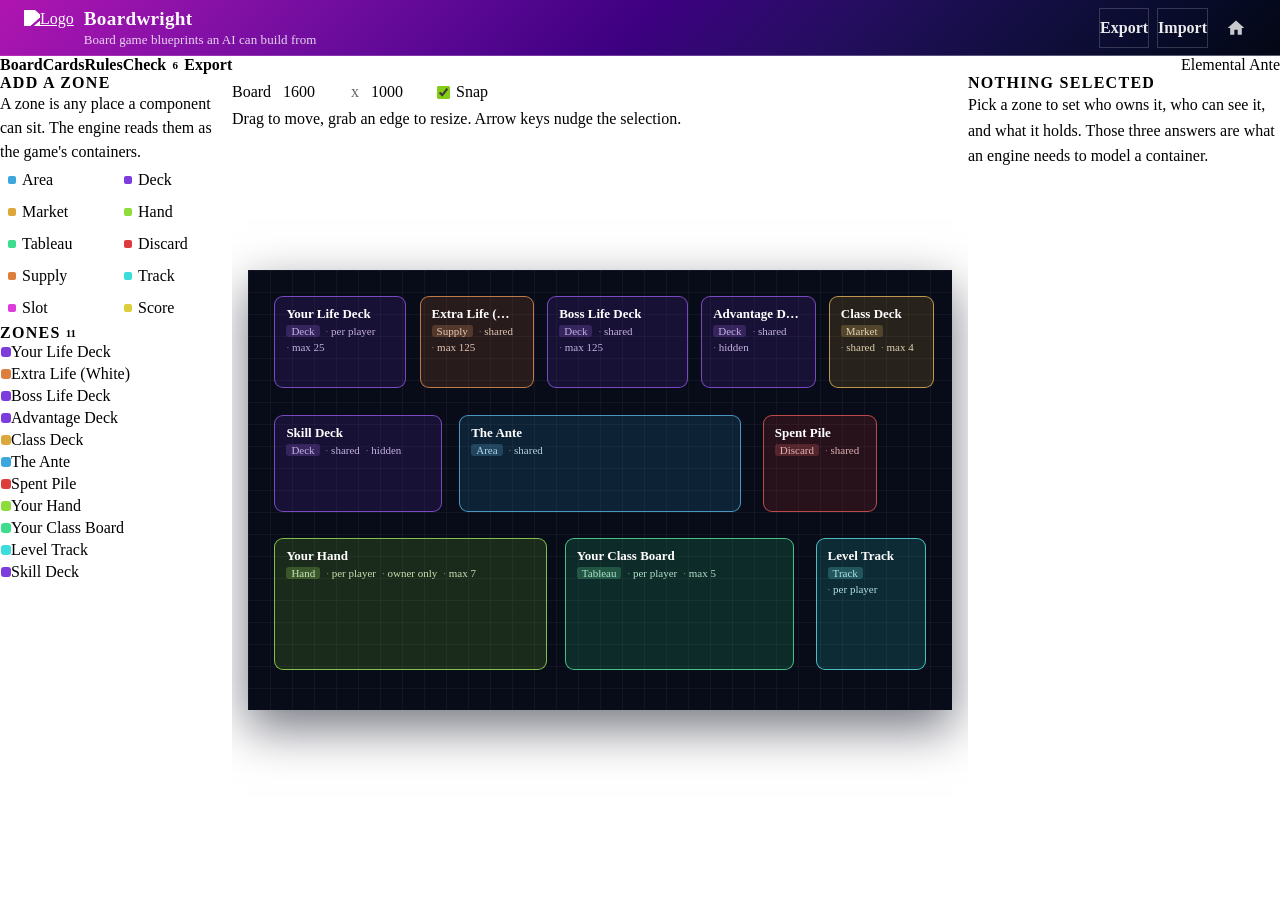
==== commit 702aa618: "feat(cards): paint decks, and a worked example that needs it The card editor could describe a layout" ====
--- a/index.html
+++ b/index.html
@@ -150,7 +150,10 @@
             <p class="stage-note">Slots are stored as percentages of the face, so any renderer can place them.</p>
           </div>
           <div class="stage-scroll">
-            <div class="cardface" id="cardStage" tabindex="0" role="group" aria-label="Card face. Select a slot to move it with the arrow keys."></div>
+            <div class="face-column">
+              <div class="cardface" id="cardStage" tabindex="0" role="group" aria-label="Card face. Select a slot to move it with the arrow keys."></div>
+              <div class="variant-strip" id="variantStrip" role="group" aria-label="Preview a deck colour" hidden></div>
+            </div>
           </div>
         </div>
 
--- a/css/style.css
+++ b/css/style.css
@@ -1006,13 +1006,18 @@
   display: flex;
   align-items: center;
   padding: 2px 4px;
-  border: 1.5px dashed var(--card-rule);
+  border: 1.5px dashed transparent;
   border-radius: 3px;
-  color: var(--card-ink);
+  /* Inherit the face's ink so a slot stays readable when the deck is
+     repainted; a hardcoded near-black vanished on the dark decks. */
+  color: var(--ink, var(--card-ink));
   cursor: grab;
   overflow: hidden;
 }
-.slot:hover { border-color: rgba(30, 40, 70, 0.6); }
+/* The dashed guide is an editor affordance for an empty slot. A slot that
+   draws its own plate does not need one, and it muddied the plate's edge. */
+.slot.shape-none.fill-none { border-color: var(--card-rule); }
+.slot.shape-none.fill-none:hover { border-color: rgba(30, 40, 70, 0.6); }
 .slot.is-selected {
   border-style: solid;
   border-color: var(--card-pick);
@@ -1030,6 +1035,7 @@
 .slot--sm .slot-text { font-size: 9px; }
 .slot--md .slot-text { font-size: 12px; }
 .slot--lg .slot-text { font-size: 17px; }
+.slot--xl .slot-text { font-size: 36px; letter-spacing: -0.02em; }
 .slot--paragraph .slot-text { font-weight: 400; }
 .slot--art, .slot--icon {
   justify-content: center;
@@ -1043,7 +1049,124 @@
   text-transform: uppercase;
   color: rgba(30, 40, 70, 0.55);
 }
-.slot--badge { background: rgba(30, 40, 70, 0.08); border-radius: 20px; }
+.slot--badge.shape-none { background: rgba(30, 40, 70, 0.08); border-radius: 20px; }
+
+/* ── Card face furniture ───────────────────────────────────────
+   The oval and the corner wedges belong to the template, not to any
+   slot: every card in a deck shares them, so drawing them per slot is
+   how the deck drifts out of alignment. */
+.face-column { display: flex; flex-direction: column; align-items: center; gap: var(--space-3); }
+
+.face-oval {
+  position: absolute;
+  inset: 4% 7%;
+  border-style: solid;
+  border-color: var(--ink, #15161c);
+  border-radius: 50%;
+  pointer-events: none;
+}
+.face-wedge {
+  position: absolute;
+  width: 22%;
+  aspect-ratio: 1;
+  background: var(--ink, #15161c);
+  pointer-events: none;
+}
+.face-wedge--tl { top: 0; left: 0; border-bottom-right-radius: 100%; }
+.face-wedge--tr { top: 0; right: 0; border-bottom-left-radius: 100%; }
+.face-wedge--bl { bottom: 0; left: 0; border-top-right-radius: 100%; }
+.face-wedge--br { bottom: 0; right: 0; border-top-left-radius: 100%; }
+
+/* A slot's own plate. `wedge` takes its curve from which corner it sits in,
+   so a badge dragged across the card re-orients itself. */
+.slot.shape-box    { border-radius: 3px; }
+.slot.shape-pill   { border-radius: 999px; }
+.slot.shape-circle { border-radius: 50%; }
+.slot.shape-wedge  { border-radius: 0; }
+.slot.shape-wedge[data-corner="tl"] { border-bottom-right-radius: 100%; }
+.slot.shape-wedge[data-corner="tr"] { border-bottom-left-radius: 100%; }
+.slot.shape-wedge[data-corner="bl"] { border-top-right-radius: 100%; }
+.slot.shape-wedge[data-corner="br"] { border-top-left-radius: 100%; }
+
+.slot.fill-ink    { background: var(--ink, #15161c); }
+.slot.fill-face   { background: var(--face, #fbf8f2); }
+.slot.fill-accent { background: var(--card-accent, #7c3aed); }
+.slot.is-invert   { color: var(--face, #fbf8f2); }
+.slot.fill-face.is-invert { color: var(--ink, #15161c); }
+
+.slot-icon {
+  width: 100%;
+  height: 100%;
+  display: block;
+  overflow: visible;
+}
+
+/* ── Deck colour swatches ──────────────────────────────────── */
+.variant-strip {
+  display: flex;
+  flex-wrap: wrap;
+  justify-content: center;
+  gap: var(--space-2);
+  max-width: 320px;
+}
+.swatch {
+  display: inline-flex;
+  align-items: center;
+  gap: 6px;
+  min-height: 26px;
+  padding: 3px 10px 3px 5px;
+  border: 1px solid var(--border);
+  border-radius: 999px;
+  background: transparent;
+  font-family: inherit;
+  font-size: 11px;
+  cursor: pointer;
+  transition: border-color var(--dur);
+}
+.swatch:hover { border-color: var(--border-strong); }
+.swatch.is-on { border-color: var(--accent-bright); }
+/* The dot carries the deck colour and the label stays in UI ink. Filling the
+   whole pill put the label on its own deck colour, which is exactly the
+   contrast problem the readiness check exists to catch. */
+.swatch-dot {
+  width: 14px;
+  height: 14px;
+  flex: 0 0 auto;
+  border-radius: 50%;
+  background: currentColor;
+  box-shadow: inset 0 0 0 1px rgba(255, 255, 255, 0.35);
+}
+.swatch-name { color: var(--text-secondary); }
+.swatch:hover .swatch-name,
+.swatch.is-on .swatch-name { color: var(--text-primary); }
+
+.variant-block { display: flex; flex-direction: column; gap: var(--space-2); }
+.variant-head { display: flex; align-items: center; justify-content: space-between; gap: var(--space-3); }
+.variant-row {
+  display: flex;
+  flex-wrap: wrap;
+  align-items: flex-end;
+  gap: var(--space-2);
+  padding: var(--space-2);
+  border: 1px solid var(--border-subtle);
+  border-radius: var(--radius-sm);
+}
+.variant-row > .form-field, .variant-row > .form-group { flex: 1 1 96px; min-width: 0; }
+
+.color-field { display: flex; align-items: center; gap: 5px; min-width: 0; }
+.color-swatch {
+  width: 30px;
+  height: 30px;
+  flex: 0 0 auto;
+  padding: 0;
+  border: 1px solid var(--border-strong);
+  border-radius: var(--radius-sm);
+  background: transparent;
+  cursor: pointer;
+}
+.color-swatch::-webkit-color-swatch-wrapper { padding: 2px; }
+.color-swatch::-webkit-color-swatch { border: none; border-radius: 3px; }
+.color-hex { min-width: 0; font-family: ui-monospace, SFMono-Regular, Menlo, Consolas, monospace; font-size: 12px; }
 .slot.is-selected::after {
   content: attr(data-label);
   position: absolute;
--- a/css/neorgon-footer.css
+++ b/css/neorgon-footer.css
@@ -14,6 +14,12 @@
   --footer-pad-block-content: 40px;
   --footer-max-w: 1100px;
   --footer-control-h: 32px;
+  /* One line of footer copy, and the WCAG 2.5.8 minimum a bar target has to
+     reach. They are tokens because the bar compensates its target boxes
+     against the line height exactly — see .neo-footer-bar a below — and a
+     hand-edited `line-height: 1.7` would silently put that compensation out. */
+  --footer-line: 1.7;
+  --footer-target: 24px;
 
   /* Palette — inherits the header theme tokens so ?theme=matrix and the
      fleet-wide season.css re-skin the footer too. Fallbacks keep the kit
@@ -83,7 +89,7 @@
   border-top: 1px solid var(--footer-border);
   color: var(--footer-text);
   font-size: .78rem;
-  line-height: 1.7;
+  line-height: var(--footer-line);
   text-align: center;
 }
 
@@ -126,6 +132,30 @@
   flex-wrap: wrap;
   align-items: center;
   gap: 6px 12px;
+}
+
+/* Target size — WCAG 2.5.8 (Minimum, 24x24). Bar links are standalone
+   controls in a row, not links inside a sentence, so the inline exception
+   does not cover them: they measured ~84x20 and ~37x20.
+
+   Each one is grown to a 24px box and handed the difference straight back as
+   negative block margin, so the item's *margin* box still measures exactly one
+   line and the bar does not get taller. That matters here more than usual —
+   `minimal` is tuned to ~70px against the .info-footer it replaced and `app`
+   to ~50px, and this row is what sets both. The text keeps the baseline it
+   had; only the hit area grows, ~2px above and below the line.
+
+   min() clamps the compensation at zero, so a site that sets a line taller
+   than the 24px minimum keeps its own spacing instead of being pulled tight.
+   Sized in em, not px, because `app` mode runs a smaller font than the rest. */
+.neo-footer-bar a,
+.neo-footer-bar .neo-footer-disclaimer {
+  display: inline-flex;
+  align-items: center;
+  justify-content: center;
+  min-height: var(--footer-target);
+  min-width: var(--footer-target);
+  margin-block: min(0px, calc((var(--footer-line) * 1em - var(--footer-target)) / 2));
 }
 
 .neo-footer-sep { opacity: .4; user-select: none; }
@@ -479,6 +509,15 @@
     page-break-inside: avoid;
   }
   .neo-footer a { color: #000; text-decoration: underline; }
+  /* Paper has no pointers, so the 24px target boxes come off — and they have
+     to: inside an inline-flex link the expanded href below would be laid out
+     as a second flex item beside the label instead of flowing after it. */
+  .neo-footer-bar a {
+    display: inline;
+    min-height: 0;
+    min-width: 0;
+    margin-block: 0;
+  }
   .neo-footer a[href^="http"]::after {
     content: " (" attr(href) ")";
     font-size: .9em;
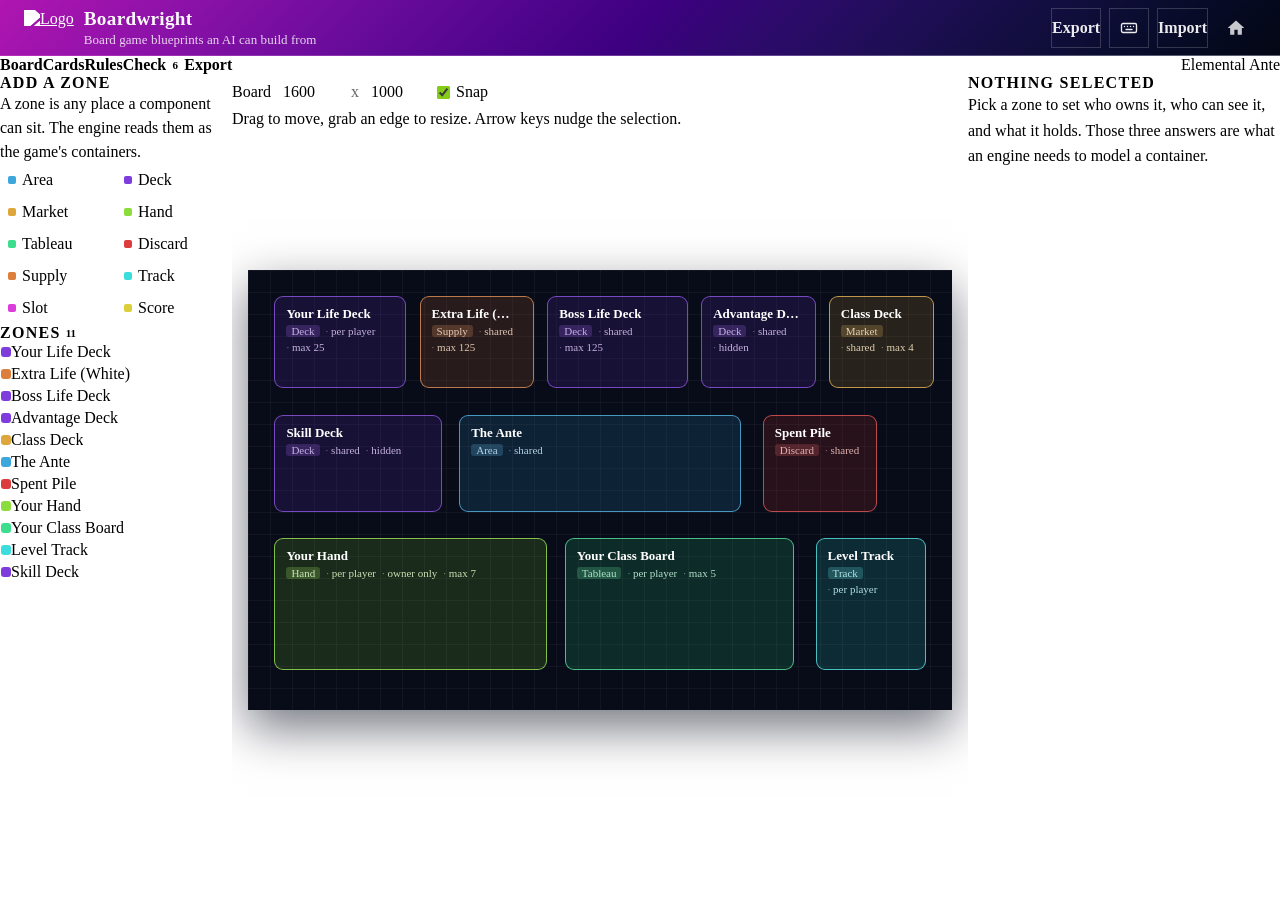
==== commit 590b83f4: "feat(ux): findings take you to the problem, and the keys are written down The readiness check knew w" ====
--- a/index.html
+++ b/index.html
@@ -66,6 +66,11 @@
 
     <div class="header-right">
       <div class="header-actions">
+        <button class="btn btn--ghost btn--sm" id="keysBtn" aria-label="Keyboard shortcuts" title="Keyboard shortcuts (?)">
+          <svg width="18" height="18" viewBox="0 0 24 24" fill="none" stroke="currentColor" stroke-width="1.8" stroke-linecap="round" stroke-linejoin="round" aria-hidden="true">
+            <rect x="2" y="6" width="20" height="12" rx="2"/><path d="M6 10h.01M10 10h.01M14 10h.01M18 10h.01M8 14h8"/>
+          </svg>
+        </button>
         <button class="btn btn--ghost btn--sm" id="importBtn">Import</button>
         <button class="btn btn--ghost btn--sm" id="exportBtn" data-keep-mobile>Export</button>
       </div>
@@ -183,6 +188,19 @@
     </section>
 
   </main>
+
+  <div class="modal" id="keysModal" hidden>
+    <div class="modal__backdrop" data-modal-close tabindex="-1" aria-hidden="true"></div>
+    <div class="modal__dialog modal__dialog--wide" role="dialog" aria-modal="true" aria-labelledby="keysTitle" tabindex="-1">
+      <header class="modal__header">
+        <h2 id="keysTitle">Keyboard</h2>
+        <button type="button" class="btn btn--ghost btn--icon" data-modal-close aria-label="Close dialog">
+          <svg width="20" height="20" viewBox="0 0 24 24" fill="none" stroke="currentColor" stroke-width="2" aria-hidden="true"><path d="M18 6L6 18M6 6l12 12"/></svg>
+        </button>
+      </header>
+      <div class="modal__body" id="keysBody"></div>
+    </div>
+  </div>
 
   <div class="modal" id="confirmModal" hidden>
     <div class="modal__backdrop" data-modal-close tabindex="-1" aria-hidden="true"></div>
--- a/css/style.css
+++ b/css/style.css
@@ -1433,7 +1433,7 @@
   color: var(--text-muted);
 }
 .finding--blocker .finding-where { background: rgba(225, 29, 72, 0.18); color: var(--danger-soft); }
-.finding-title { font-size: var(--text-base); font-weight: 600; }
+.finding-title { font-size: var(--text-base); font-weight: 600; color: var(--text-primary); }
 .finding-detail { font-size: var(--text-sm); line-height: 1.6; color: var(--text-secondary); max-width: 74ch; }
 /* The question is the payload of a finding, so it gets its own inset surface
    rather than an accent rule down its left edge. */
@@ -1445,6 +1445,117 @@
   font-style: italic;
   color: var(--text-primary);
 }
+
+/* A finding is the control that takes you to the thing it is about, so it
+   needs the affordances of one: pointer, hover, focus ring. */
+.finding--go {
+  width: 100%;
+  /* A button used as a card inherits neither the page's text colour nor its
+     font: the UA hands it canvas text, which is near-black on this background.
+     The gotcha is called out at the top of this file; setting both here is the
+     fix it prescribes. */
+  color: var(--text-primary);
+  font-family: var(--font);
+  text-align: left;
+  cursor: pointer;
+  transition: border-color var(--dur), background-color var(--dur);
+}
+.finding--go:hover {
+  border-color: var(--border-strong);
+  background: var(--surface-2);
+}
+.finding-go {
+  margin-left: auto;
+  flex: 0 0 auto;
+  font-size: var(--text-xs);
+  font-weight: 600;
+  color: var(--accent-bright);
+  opacity: 0;
+  transition: opacity var(--dur);
+}
+.finding--go:hover .finding-go,
+.finding--go:focus-visible .finding-go { opacity: 1; }
+
+/* Landing marker after a jump. Outline rather than a colour change, so it
+   does not read as a state the element is now in. */
+@keyframes flashRing {
+  from { box-shadow: 0 0 0 2px var(--accent-bright), 0 0 0 7px color-mix(in oklab, var(--accent) 34%, transparent); }
+  to   { box-shadow: 0 0 0 2px transparent, 0 0 0 7px transparent; }
+}
+.is-flash {
+  animation: flashRing 1.5s var(--ease-out) both;
+  border-radius: var(--radius-sm);
+}
+
+/* ── Align controls ────────────────────────────────────────── */
+.align-grid {
+  display: grid;
+  grid-template-columns: repeat(3, 1fr);
+  gap: 4px;
+}
+.align-btn {
+  display: inline-flex;
+  align-items: center;
+  justify-content: center;
+  min-height: 30px;
+  border: 1px solid var(--border);
+  border-radius: var(--radius-sm);
+  background: var(--surface-1);
+  color: var(--text-muted);
+  cursor: pointer;
+  transition: background-color var(--dur), color var(--dur), border-color var(--dur);
+}
+.align-btn:hover {
+  background: var(--surface-2);
+  border-color: var(--border-strong);
+  color: var(--text-primary);
+}
+.align-btn svg { width: 17px; height: 17px; }
+
+/* ── Keyboard sheet ────────────────────────────────────────── */
+.keys-group + .keys-group {
+  margin-top: var(--space-6);
+  padding-top: var(--space-4);
+  border-top: 1px solid var(--border-subtle);
+}
+.keys-group-title {
+  margin-bottom: var(--space-2);
+  font-size: var(--text-xs);
+  font-weight: 700;
+  letter-spacing: 0.08em;
+  text-transform: uppercase;
+  color: var(--text-muted);
+}
+.keys-list {
+  display: grid;
+  grid-template-columns: max-content 1fr;
+  align-items: baseline;
+  gap: var(--space-2) var(--space-4);
+}
+.keys-combo { display: flex; align-items: center; gap: 3px; }
+.keys-plus { font-size: 10px; color: var(--text-muted); }
+.keys-list kbd {
+  display: inline-block;
+  min-width: 22px;
+  padding: 2px 6px;
+  border: 1px solid var(--border-strong);
+  border-bottom-width: 2px;
+  border-radius: 4px;
+  background: var(--surface-2);
+  font-family: inherit;
+  font-size: 11px;
+  font-weight: 600;
+  line-height: 1.4;
+  text-align: center;
+  color: var(--text-primary);
+}
+.keys-label { font-size: var(--text-sm); color: var(--text-secondary); }
+
+/* Empty states carry the action, not just the diagnosis. */
+.rail-empty { display: flex; flex-direction: column; gap: var(--space-3); align-items: flex-start; }
+.rail-empty p { font-size: var(--text-xs); line-height: 1.5; color: var(--text-muted); }
+.panel-empty { display: flex; flex-wrap: wrap; align-items: center; gap: var(--space-3); }
+.panel-empty p { margin: 0; flex: 1 1 260px; }
 
 /* ── Export ────────────────────────────────────────────────── */
 .manifest { list-style: none; display: flex; flex-direction: column; gap: 2px; }
--- a/css/neorgon-header.css
+++ b/css/neorgon-header.css
@@ -377,8 +377,17 @@
   min-height: var(--header-control-h);
 }
 /* rem, not em: a shared component must not rescale because a site set its
-   own body font-size. 1.2rem == 19.2px == today's rendered size. */
+   own body font-size. 1.2rem == 19.2px == today's rendered size.
+
+   `margin: 0` for the same reason, and it is load-bearing: the UA gives h1
+   `.67em 0`, which at this size is 12.86px above and below. The kit never
+   reset it, so the title block came out 67px inside app mode's fixed 56px
+   bar — the title rode high and the subtitle hung out of the header into the
+   page. It looked fine on most sites only because they link the CDN
+   `styles/base.css`, whose `*` reset zeroed it for us; the sites that don't
+   (headpain, autopilot, references-api in app mode) showed the real geometry. */
 .header-logo h1 {
+  margin: 0;
   font-size: 1.2rem;
   font-weight: 600;
   line-height: 1.2;
@@ -386,12 +395,14 @@
   color: var(--header-text);
   white-space: nowrap;
 }
+/* All four sides declared, so a site that authors the subtitle as a <p>
+   rather than a <div> does not reintroduce the same UA margin. */
 .header-subtitle {
   font-size: .8125rem;
   line-height: 1.25;
   color: var(--header-text-dim);
   font-weight: 500;
-  margin-top: 2px;
+  margin: 2px 0 0;
   letter-spacing: .005em;
   white-space: nowrap;
 }
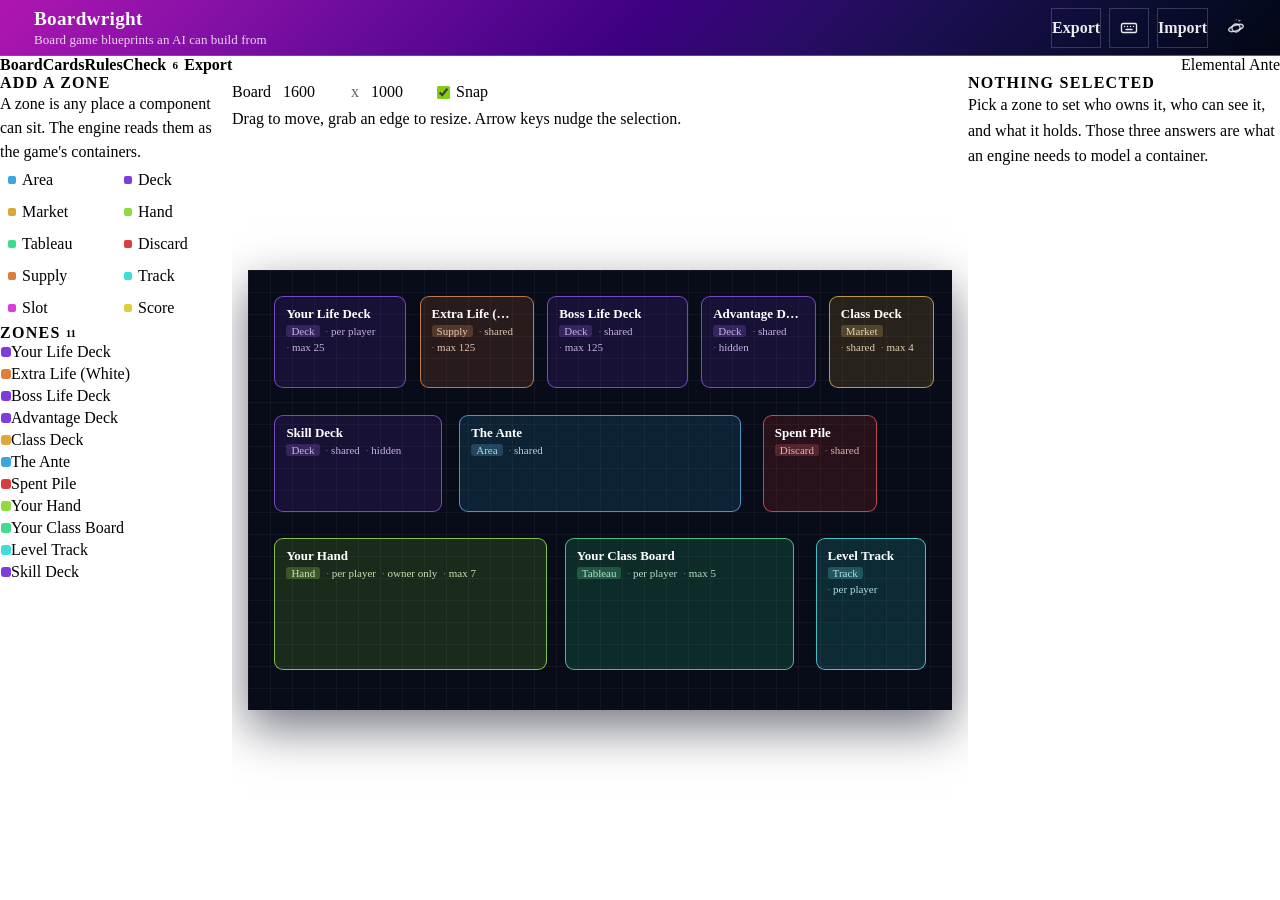
==== commit 3e9b3c7b: "feat(header): merge logo+title into one site-home link, planet hub icon, neo-repo source meta" ====
--- a/index.html
+++ b/index.html
@@ -55,12 +55,13 @@
 
   <header class="header-bar" data-header-mode="app">
     <div class="header-logo">
-      <a href="https://neorgon.com/" target="_blank" rel="noopener noreferrer">
-        <img src="https://cdn.neorgon.org/v1.0.0/energon-classic-logo.png" class="header-logo-img" alt="Logo">
-      </a>
       <a href="./" class="header-title-link">
+        <img src="https://cdn.neorgon.org/v1.0.0/energon-classic-logo.png" class="header-logo-img" alt="">
+        <div class="header-title-wrap">
         <h1>Boardwright</h1>
         <div class="header-subtitle">Board game blueprints an AI can build from</div>
+      
+        </div>
       </a>
     </div>
 
@@ -76,8 +77,15 @@
       </div>
 
       <a class="header-home" href="https://neorgon.com/" title="neorgon.com" aria-label="Neorgon home">
-        <svg viewBox="0 0 24 24" fill="currentColor" xmlns="http://www.w3.org/2000/svg">
-          <path d="M10 20v-6h4v6h5v-8h3L12 3 2 12h3v8z"/>
+        <svg class="nh-hub-icon" viewBox="0 0 24 24" fill="none" stroke="currentColor" stroke-width="1.5" stroke-linecap="round" stroke-linejoin="round" xmlns="http://www.w3.org/2000/svg" aria-hidden="true">
+          <circle cx="12" cy="12" r="4.4"/>
+          <ellipse cx="12" cy="12" rx="8.4" ry="3" transform="rotate(-18 12 12)"/>
+          <g class="nh-orbit">
+            <path d="M17.5 4.2 14.2 2.7l.9 1.4-.6 1.1z" fill="currentColor" stroke="none"/>
+            <circle cx="12.6" cy="3" r=".7" fill="currentColor" stroke="none" opacity=".55"/>
+            <circle cx="11.1" cy="3.3" r=".55" fill="currentColor" stroke="none" opacity=".35"/>
+            <circle cx="9.8" cy="3.7" r=".4" fill="currentColor" stroke="none" opacity=".2"/>
+          </g>
         </svg>
       </a>
     </div>
--- a/css/neorgon-header.css
+++ b/css/neorgon-header.css
@@ -337,14 +337,26 @@
 .header-bar[data-header-mode="app"] {
   height: var(--header-h-app);
   --header-h-cur: var(--header-h-app);
+}
+
+/* Auto-hide. `app` mode has it by definition; every other mode opts in with
+   data-header-autohide="on" and keeps its own height and background. */
+.header-bar[data-header-mode="app"],
+.header-bar[data-header-autohide="on"] {
   transition: transform .26s var(--header-ease, ease);
 }
 /* Leaving accelerates away; returning decelerates in. Same budget. */
-.header-bar[data-header-mode="app"].header-hidden {
+.header-bar[data-header-mode="app"].header-hidden,
+.header-bar[data-header-autohide="on"].header-hidden {
   transform: translateY(-100%);
   transition-duration: .2s;
   transition-timing-function: var(--header-ease-in, ease);
 }
+/* Keyboard focus entering a hidden bar reveals it: focus must never sit
+   on an off-screen control (WCAG 2.4.7, and 2.2's 2.4.11). header.js
+   drops the class on focusin so the next scroll decision agrees with
+   what is painted; this rule covers the frame in between. */
+.header-bar.header-hidden:focus-within { transform: none; }
 
 /* ── Logo block ──────────────────────────────────────────────── */
 .header-logo {
@@ -362,7 +374,8 @@
   filter: brightness(0) invert(1);
   transition: transform .28s var(--header-ease, ease);
 }
-.header-logo-img:hover { transform: scale(1.06) rotate(-4deg); }
+.header-logo-img:hover,
+.header-title-link:hover .header-logo-img { transform: scale(1.06) rotate(-4deg); }
 
 /* min-height also fixes a target-size failure: at <=700px the subtitle is
    hidden and this link collapses to 22px, under the 24px WCAG 2.5.8
@@ -376,6 +389,26 @@
   justify-content: center;
   min-height: var(--header-control-h);
 }
+/* Current contract: mark + name are ONE anchor to the site's own home
+   (the img rides inside .header-title-link with alt=""), so the link's
+   accessible name is the title text and the logo stops being a second,
+   differently-behaved link. Scoped with :has() so the retired two-anchor
+   markup keeps rendering unchanged wherever it still exists. */
+.header-title-link:has(> .header-logo-img, > picture) {
+  flex-direction: row;
+  align-items: center;
+  gap: 10px;
+}
+.header-title-wrap {
+  display: flex;
+  flex-direction: column;
+  justify-content: center;
+  min-width: 0;
+}
+/* The one visible cue that the name is a control: the title warms to the
+   accent on hover. Kept subtle; the cursor and the logo tilt do the rest. */
+.header-logo h1 { transition: color .2s var(--header-ease, ease); }
+.header-title-link:hover h1 { color: var(--header-accent); }
 /* rem, not em: a shared component must not rescale because a site set its
    own body font-size. 1.2rem == 19.2px == today's rendered size.
 
@@ -582,6 +615,25 @@
   height: var(--header-icon-solid, 20px);
   display: block;
 }
+
+/* ── Hub glyph: inclined planet + orbiting rocket ────────────────
+   .header-home now carries the kit's planet SVG (markup contract in
+   the README) — the one header link to neorgon.com, tooltip
+   "neorgon.com". Idle it is a still planet with the rocket parked;
+   on hover or keyboard focus the rocket does laps, smoke trailing.
+   Stroked glyph, so it sizes with --header-icon, not the solid token. */
+.header-home svg.nh-hub-icon {
+  width: var(--header-icon, 22px);
+  height: var(--header-icon, 22px);
+}
+.header-home .nh-orbit {
+  transform-origin: 12px 12px; /* viewBox centre — the planet */
+}
+.header-home:hover .nh-orbit,
+.header-home:focus-visible .nh-orbit {
+  animation: nh-orbit-lap 1.4s linear infinite;
+}
+@keyframes nh-orbit-lap { to { transform: rotate(360deg); } }
 
 /* ── Overflow toggle (⋯) — injected by header.js ─────────────── */
 .header-overflow { position: relative; display: flex; }
@@ -778,9 +830,14 @@
 /* ── Reduced motion ──────────────────────────────────────────── */
 @media (prefers-reduced-motion: reduce) {
   .header-bar[data-header-mode="app"],
-  .header-bar[data-header-mode="app"].header-hidden { transition: none; }
+  .header-bar[data-header-mode="app"].header-hidden,
+  .header-bar[data-header-autohide="on"],
+  .header-bar[data-header-autohide="on"].header-hidden { transition: none; }
   .header-logo-img { transition: none; }
-  .header-logo-img:hover { transform: none; }
+  .header-logo-img:hover,
+  .header-title-link:hover .header-logo-img { transform: none; }
+  .header-home:hover .nh-orbit,
+  .header-home:focus-visible .nh-orbit { animation: none; }
   .header-menu.open { animation: none; }
   .header-overflow-toggle:active,
   .header-theme-toggle:active,
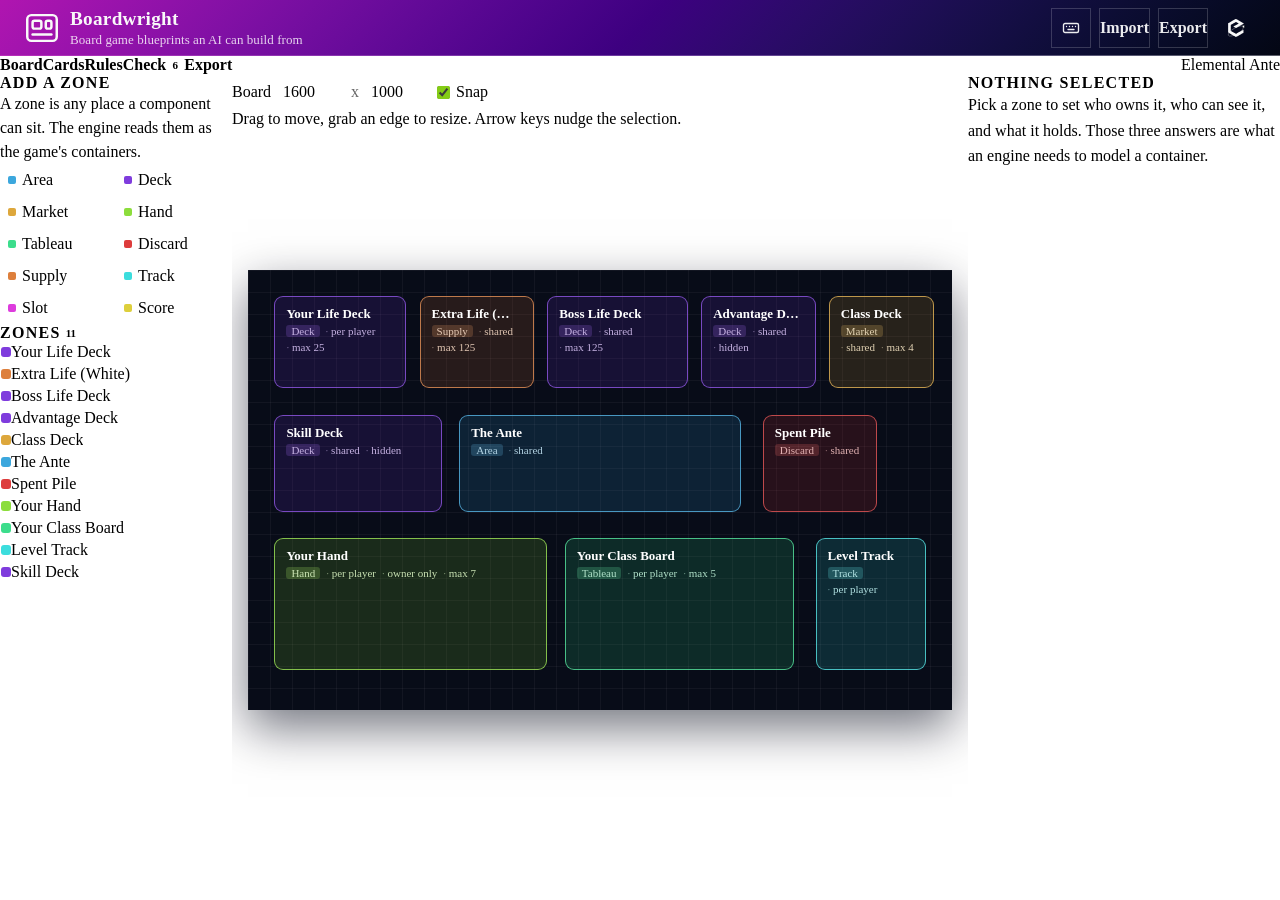
==== commit a893aca5: "feat(brand): hexagon favicon set and per-site header mark Every site now ships a generated seven-fil" ====
--- a/index.html
+++ b/index.html
@@ -3,6 +3,12 @@
 <head>
   <meta charset="UTF-8">
   <meta name="viewport" content="width=device-width, initial-scale=1.0">
+  <link rel="icon" type="image/svg+xml" href="/favicon.svg">
+  <link rel="icon" type="image/x-icon" href="/favicon.ico" sizes="16x16 32x32 48x48">
+  <link rel="apple-touch-icon" sizes="180x180" href="/apple-touch-icon.png">
+  <meta name="apple-mobile-web-app-title" content="Boardwright">
+  <link rel="manifest" href="/site.webmanifest">
+  <meta name="neo-mark" content="on">
   <title>Boardwright | Tabletop Blueprints</title>
   <meta name="description" content="Draft board layouts and card templates, define zones, turns and win conditions, then export reference images plus a JSON spec an AI agent can build from">
   <meta property="og:title" content="Boardwright: Tabletop Blueprints">
@@ -23,11 +29,10 @@
   <meta name="twitter:image" content="https://boardwright.neorgon.com/og-preview.jpg">
   <meta name="neo-repo" content="https://github.com/energon-a-secas/boardwright-site">
   <meta name="neo-updated" content="updated Aug 2026">
-  <link rel="icon" type="image/x-icon" href="https://cdn.neorgon.org/v1.0.0/favicon.ico" />
-  <!-- Fleet design tokens — canonical, do not redeclare locally (PROJECTS.md section 5) -->
+  <!-- Fleet design tokens: canonical, do not redeclare locally (PROJECTS.md section 5) -->
   <link rel="stylesheet" href="https://cdn.neorgon.org/v1.0.0/styles/base.css">
   <link rel="stylesheet" href="css/style.css">
-  <!-- Neorgon Header Kit (vendored; ?header=live swaps CSS to CDN). Keep after style.css — the kit owns the header. -->
+  <!-- Neorgon Header Kit (vendored; ?header=live swaps CSS to CDN). Keep after style.css. The kit owns the header. -->
   <script>(function(){var m=location.search.match(/[?&]theme=([\w-]+)/)||document.cookie.match(/(?:^|;\s*)neo_theme=([\w-]+)/);if(m&&m[1]!=='default')document.documentElement.dataset.theme=decodeURIComponent(m[1]);})();</script>
   <link rel="stylesheet" href="css/neorgon-header.css">
   <link rel="stylesheet" href="css/neorgon-themes.css">
--- a/css/neorgon-header.css
+++ b/css/neorgon-header.css
@@ -371,8 +371,29 @@
   width: auto;
   flex-shrink: 0;
   display: block;
-  filter: brightness(0) invert(1);
   transition: transform .28s var(--header-ease, ease);
+}
+/* The raster fallback still needs forcing white; the injected vector must not
+   be filtered, because it already inherits the header's own text colour and
+   inverting it would undo exactly the thing it was swapped in to fix. */
+img.header-logo-img { filter: brightness(0) invert(1); }
+svg.header-logo-mark { fill: currentColor; width: auto; }
+/* A site that ships its own mark gets it as a mask over currentColor, so the
+   glyph follows the header's text colour exactly as the inline svg does. An
+   <img> could not: it paints its own pixels and ignores the cascade. */
+.header-logo-own {
+  /* Width tracks height rather than restating the token: .header-logo-img
+     already sets height, and it drops to --header-logo-h-mobile under 700px.
+     Pinning width to the desktop value gave a 36x28 box on a phone. */
+  aspect-ratio: 1;
+  width: auto;
+  background: currentColor;
+  /* The image itself is set inline by header.js, derived from the manifest
+     link, because a fleet site is served at its domain root and a kit showcase
+     is not. Only the parts that do not vary live here. */
+  -webkit-mask-position: center; mask-position: center;
+  -webkit-mask-size: contain;    mask-size: contain;
+  -webkit-mask-repeat: no-repeat; mask-repeat: no-repeat;
 }
 .header-logo-img:hover,
 .header-title-link:hover .header-logo-img { transform: scale(1.06) rotate(-4deg); }
@@ -437,6 +458,20 @@
   font-weight: 500;
   margin: 2px 0 0;
   letter-spacing: .005em;
+  white-space: nowrap;
+}
+
+/* Epigraph: the animating half of a bilingual subtitle. The glyph churn is
+   decoration, so it is aria-hidden and .neo-epi-sr carries the real sentence
+   for assistive tech. Both live inside .header-subtitle, which keeps the
+   existing nowrap and mobile-hide behaviour unchanged. */
+.neo-epi { font-variant-ligatures: none; }
+.neo-epi-sr {
+  position: absolute;
+  width: 1px; height: 1px;
+  margin: -1px; padding: 0; border: 0;
+  overflow: hidden;
+  clip-path: inset(50%);
   white-space: nowrap;
 }
 
@@ -603,13 +638,23 @@
   box-sizing: border-box;
   padding: 0;
   border-radius: 6px;
-  color: var(--header-icon-color, var(--header-text-dim));
+  /* Full strength, not --header-icon-color. The dim was meant as hierarchy and
+     did not read as one: .header-source carries no colour rule at all, so it
+     inherits the header's own #f9f9f9, and the home control sitting beside it
+     at 78% looked like a misconfiguration rather than a decision. The other
+     user of that token is the bordered theme toggle, which has a border to
+     carry its own weight; this one does not. */
+  color: var(--header-text);
   text-decoration: none;
   flex-shrink: 0;
   transition: color .18s var(--header-ease, ease),
               background .18s var(--header-ease, ease);
 }
-.header-home:hover { color: var(--header-text); background: var(--header-menu-hover); }
+/* --header-accent is the pink on the default palette and the skin's own accent
+   everywhere else, so the highlight stays on-brand without hardcoding magenta
+   into a control that ships to seven skins. */
+.header-home:hover,
+.header-home:focus-visible { color: var(--header-accent); background: var(--header-menu-hover); }
 .header-home svg {
   width: var(--header-icon-solid, 20px);
   height: var(--header-icon-solid, 20px);
@@ -627,13 +672,64 @@
   height: var(--header-icon, 22px);
 }
 .header-home .nh-orbit {
-  transform-origin: 12px 12px; /* viewBox centre — the planet */
+  transform-origin: 12px 12px; /* viewBox centre, for the legacy planet markup */
 }
 .header-home:hover .nh-orbit,
 .header-home:focus-visible .nh-orbit {
   animation: nh-orbit-lap 1.4s linear infinite;
 }
 @keyframes nh-orbit-lap { to { transform: rotate(360deg); } }
+
+/* ── Inclined orbit: the satellite passes in front of the mark and behind it ──
+   Two dots on one elliptical path, each shown for its own half of the lap. The
+   far one is drawn before the mark in document order, so the mark occludes it;
+   that occlusion IS the depth, and it costs nothing but paint order.
+
+   offset-path rather than a rotate: a rotation can only trace a circle, and
+   squashing it into an ellipse with scaleY would squash the satellite too,
+   because the counter-scale would have to sit inside the rotation. Where
+   offset-path is unsupported the dots simply rest at their authored cx/cy,
+   which is a still icon rather than a broken one.
+
+   The semi-major axis is capped by the viewBox: an inline svg clips to it, so
+   10.2 plus the 1.35 radius leaves 11.55 of the 12 available. */
+.header-home .nh-sat {
+  offset-rotate: 0deg;
+  /* The rim separates the satellite from the mark when it crosses it: without
+     one, a currentColor dot over a currentColor mark merges into the
+     silhouette and reads as a stray pixel rather than a moon.
+     --header-bg-end is the right hook because the rim's job is to look like
+     the background, so it vanishes over open header and shows only as a gap
+     against the mark. Measured caveat: every skin shipped today redefines
+     --header-bg-start and --header-bg-mid but leaves --header-bg-end at
+     #040714, so this resolves to one dark value everywhere right now. A skin
+     that ends light gets the rim right for free, but only if it sets that
+     token; one that ends light without setting it would show a dark ring. */
+  stroke: var(--header-bg-end, #040714);
+  stroke-width: .8;
+}
+.header-home .nh-sat-back { opacity: 0; }
+/* On hover the mark takes the accent, and currentColor would carry the
+   satellite with it: a pink dot on a pink mark is a dot you cannot find. It
+   holds the header's text colour instead, so the moon stays legible against
+   whatever the mark has become. */
+.header-home:hover .nh-sat,
+.header-home:focus-visible .nh-sat { fill: var(--header-text); }
+.header-home:hover .nh-sat-front,
+.header-home:focus-visible .nh-sat-front {
+  animation: nh-sat-lap 2.6s linear infinite, nh-sat-near 2.6s steps(1, end) infinite;
+}
+.header-home:hover .nh-sat-back,
+.header-home:focus-visible .nh-sat-back {
+  animation: nh-sat-lap 2.6s linear infinite, nh-sat-far 2.6s steps(1, end) infinite;
+}
+.header-home:hover .nh-sat,
+.header-home:focus-visible .nh-sat {
+  offset-path: path("M20.31 10.40 A9.6 3.4 -30 1 1 3.69 20.00 A9.6 3.4 -30 1 1 20.31 10.40");
+}
+@keyframes nh-sat-lap  { from { offset-distance: 0%; } to { offset-distance: 100%; } }
+@keyframes nh-sat-near { 0% { opacity: 1; } 50% { opacity: 0; } }
+@keyframes nh-sat-far  { 0% { opacity: 0; } 50% { opacity: 1; } }
 
 /* ── Overflow toggle (⋯) — injected by header.js ─────────────── */
 .header-overflow { position: relative; display: flex; }
@@ -837,7 +933,9 @@
   .header-logo-img:hover,
   .header-title-link:hover .header-logo-img { transform: none; }
   .header-home:hover .nh-orbit,
-  .header-home:focus-visible .nh-orbit { animation: none; }
+  .header-home:focus-visible .nh-orbit,
+  .header-home:hover .nh-sat,
+  .header-home:focus-visible .nh-sat { animation: none; }
   .header-menu.open { animation: none; }
   .header-overflow-toggle:active,
   .header-theme-toggle:active,
--- a/css/neorgon-footer.css
+++ b/css/neorgon-footer.css
@@ -161,6 +161,15 @@
 .neo-footer-sep { opacity: .4; user-select: none; }
 
 /* Version / updated stamps — mono + tabular so they never jitter */
+/* The end mark. Ornament only: it states nothing the page needs, which is
+   why it is safe to render in a language most visitors do not read. */
+.neo-footer-fin {
+  font-style: italic;
+  letter-spacing: .08em;
+  color: var(--footer-text-dim, var(--header-text-dim));
+  opacity: .75;
+}
+
 .neo-footer-stamp {
   font-family: ui-monospace, SFMono-Regular, "SF Mono", Menlo, monospace;
   font-variant-numeric: tabular-nums;
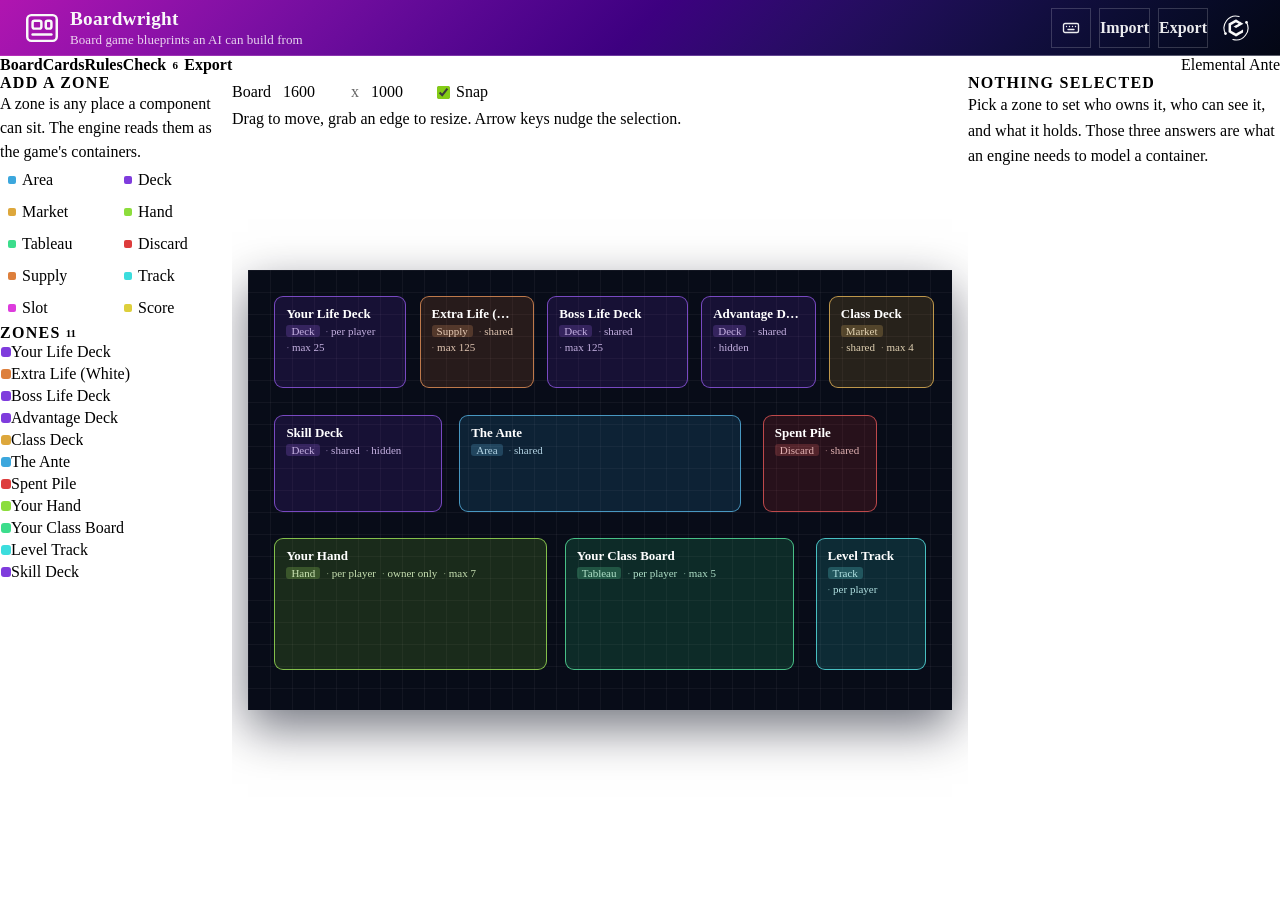
==== commit f812f5e8: "chore(ui): re-stamp the hub home-control icon, and take the header kit's mark-colour fix The stamped" ====
--- a/index.html
+++ b/index.html
@@ -82,14 +82,13 @@
       </div>
 
       <a class="header-home" href="https://neorgon.com/" title="neorgon.com" aria-label="Neorgon home">
-        <svg class="nh-hub-icon" viewBox="0 0 24 24" fill="none" stroke="currentColor" stroke-width="1.5" stroke-linecap="round" stroke-linejoin="round" xmlns="http://www.w3.org/2000/svg" aria-hidden="true">
-          <circle cx="12" cy="12" r="4.4"/>
-          <ellipse cx="12" cy="12" rx="8.4" ry="3" transform="rotate(-18 12 12)"/>
+        <svg class="nh-hub-icon" viewBox="0 0 24 24" fill="none" xmlns="http://www.w3.org/2000/svg" aria-hidden="true">
+          <path d="M12 4.4 18.58 8.2 18.58 15.8 12 19.6 5.42 15.8 5.42 8.2Z" fill="currentColor" stroke="none"/>
           <g class="nh-orbit">
-            <path d="M17.5 4.2 14.2 2.7l.9 1.4-.6 1.1z" fill="currentColor" stroke="none"/>
-            <circle cx="12.6" cy="3" r=".7" fill="currentColor" stroke="none" opacity=".55"/>
-            <circle cx="11.1" cy="3.3" r=".55" fill="currentColor" stroke="none" opacity=".35"/>
-            <circle cx="9.8" cy="3.7" r=".4" fill="currentColor" stroke="none" opacity=".2"/>
+            <path d="M2.47 17.50 A11.0 11.0 0 0 1 14.85 1.37" fill="none" stroke="currentColor" stroke-width="1.05" stroke-linecap="round"/>
+            <path d="M21.53 6.50 A11.0 11.0 0 0 1 9.15 22.63" fill="none" stroke="currentColor" stroke-width="1.05" stroke-linecap="round"/>
+            <circle cx="21.71" cy="6.84" r="1.25" fill="currentColor"/>
+            <circle cx="2.29" cy="17.16" r="1.25" fill="currentColor"/>
           </g>
         </svg>
       </a>
--- a/css/neorgon-header.css
+++ b/css/neorgon-header.css
@@ -377,7 +377,7 @@
    be filtered, because it already inherits the header's own text colour and
    inverting it would undo exactly the thing it was swapped in to fix. */
 img.header-logo-img { filter: brightness(0) invert(1); }
-svg.header-logo-mark { fill: currentColor; width: auto; }
+svg.header-logo-mark { color: var(--header-text); fill: currentColor; width: auto; }
 /* A site that ships its own mark gets it as a mask over currentColor, so the
    glyph follows the header's text colour exactly as the inline svg does. An
    <img> could not: it paints its own pixels and ignores the cascade. */
@@ -387,6 +387,16 @@
      Pinning width to the desktop value gave a 36x28 box on a phone. */
   aspect-ratio: 1;
   width: auto;
+  /* Declared, not inherited. `background: currentColor` resolves against
+     whatever the ancestor set, and the logo is always inside an <a>: on a site
+     whose logo anchor carries no class, that ancestor is an unstyled link and
+     currentColor is the UA's #0000EE. The mark then paints link-blue, silently,
+     because nothing in the page is wrong enough to throw. Every fleet site
+     happens to wrap the logo in .header-title-link (which the kit gives
+     color: inherit), so this only surfaced when ops-console adopted the kit
+     with a bare <a>. Stating the colour here makes the mask independent of the
+     markup around it, which is the contract the rest of the kit already keeps. */
+  color: var(--header-text);
   background: currentColor;
   /* The image itself is set inline by header.js, derived from the manifest
      link, because a fleet site is served at its domain root and a kit showcase
@@ -661,15 +671,22 @@
   display: block;
 }
 
-/* ── Hub glyph: inclined planet + orbiting rocket ────────────────
-   .header-home now carries the kit's planet SVG (markup contract in
-   the README) — the one header link to neorgon.com, tooltip
-   "neorgon.com". Idle it is a still planet with the rocket parked;
-   on hover or keyboard focus the rocket does laps, smoke trailing.
+/* ── Hub glyph: the Energon mark at the centre of a galaxy ───────
+   .header-home is the one header link to neorgon.com, tooltip
+   "neorgon.com". The page stamps a placeholder SVG (markup contract
+   in the README) and upgradeHome() replaces it on init with the mark
+   at scale(0.72) inside a <g class="nh-orbit"> of two arcs and two
+   dots. Idle the whole thing is still; on hover or keyboard focus the
+   orbit group turns as one rigid body while the mark stays upright,
+   because a rotating letterform is unreadable.
    Stroked glyph, so it sizes with --header-icon, not the solid token. */
 .header-home svg.nh-hub-icon {
-  width: var(--header-icon, 22px);
-  height: var(--header-icon, 22px);
+  /* Deliberately larger than --header-icon: the galaxy's arms occupy the outer
+     ring, so at 22px the MARK fell to 14px against 18px for the neighbouring
+     control. 26px puts it back at 18px, measured, while the arms still land
+     inside the 40px box. */
+  width: var(--header-hub-icon, 26px);
+  height: var(--header-hub-icon, 26px);
 }
 .header-home .nh-orbit {
   transform-origin: 12px 12px; /* viewBox centre, for the legacy planet markup */
@@ -680,56 +697,11 @@
 }
 @keyframes nh-orbit-lap { to { transform: rotate(360deg); } }
 
-/* ── Inclined orbit: the satellite passes in front of the mark and behind it ──
-   Two dots on one elliptical path, each shown for its own half of the lap. The
-   far one is drawn before the mark in document order, so the mark occludes it;
-   that occlusion IS the depth, and it costs nothing but paint order.
-
-   offset-path rather than a rotate: a rotation can only trace a circle, and
-   squashing it into an ellipse with scaleY would squash the satellite too,
-   because the counter-scale would have to sit inside the rotation. Where
-   offset-path is unsupported the dots simply rest at their authored cx/cy,
-   which is a still icon rather than a broken one.
-
-   The semi-major axis is capped by the viewBox: an inline svg clips to it, so
-   10.2 plus the 1.35 radius leaves 11.55 of the 12 available. */
-.header-home .nh-sat {
-  offset-rotate: 0deg;
-  /* The rim separates the satellite from the mark when it crosses it: without
-     one, a currentColor dot over a currentColor mark merges into the
-     silhouette and reads as a stray pixel rather than a moon.
-     --header-bg-end is the right hook because the rim's job is to look like
-     the background, so it vanishes over open header and shows only as a gap
-     against the mark. Measured caveat: every skin shipped today redefines
-     --header-bg-start and --header-bg-mid but leaves --header-bg-end at
-     #040714, so this resolves to one dark value everywhere right now. A skin
-     that ends light gets the rim right for free, but only if it sets that
-     token; one that ends light without setting it would show a dark ring. */
-  stroke: var(--header-bg-end, #040714);
-  stroke-width: .8;
-}
-.header-home .nh-sat-back { opacity: 0; }
-/* On hover the mark takes the accent, and currentColor would carry the
-   satellite with it: a pink dot on a pink mark is a dot you cannot find. It
-   holds the header's text colour instead, so the moon stays legible against
-   whatever the mark has become. */
-.header-home:hover .nh-sat,
-.header-home:focus-visible .nh-sat { fill: var(--header-text); }
-.header-home:hover .nh-sat-front,
-.header-home:focus-visible .nh-sat-front {
-  animation: nh-sat-lap 2.6s linear infinite, nh-sat-near 2.6s steps(1, end) infinite;
-}
-.header-home:hover .nh-sat-back,
-.header-home:focus-visible .nh-sat-back {
-  animation: nh-sat-lap 2.6s linear infinite, nh-sat-far 2.6s steps(1, end) infinite;
-}
-.header-home:hover .nh-sat,
-.header-home:focus-visible .nh-sat {
-  offset-path: path("M20.31 10.40 A9.6 3.4 -30 1 1 3.69 20.00 A9.6 3.4 -30 1 1 20.31 10.40");
-}
-@keyframes nh-sat-lap  { from { offset-distance: 0%; } to { offset-distance: 100%; } }
-@keyframes nh-sat-near { 0% { opacity: 1; } 50% { opacity: 0; } }
-@keyframes nh-sat-far  { 0% { opacity: 0; } 50% { opacity: 1; } }
+/* The galaxy turns as one rigid body on hover, so a plain rotate does it.
+   This replaced an offset-path satellite on an inclined ellipse: that needed a
+   front/back pair kept in sync and a semi-major axis capped so the dot did not
+   clip the viewBox, and none of it is needed once the arms sit outside the
+   mark instead of crossing it. */
 
 /* ── Overflow toggle (⋯) — injected by header.js ─────────────── */
 .header-overflow { position: relative; display: flex; }
@@ -933,9 +905,7 @@
   .header-logo-img:hover,
   .header-title-link:hover .header-logo-img { transform: none; }
   .header-home:hover .nh-orbit,
-  .header-home:focus-visible .nh-orbit,
-  .header-home:hover .nh-sat,
-  .header-home:focus-visible .nh-sat { animation: none; }
+  .header-home:focus-visible .nh-orbit { animation: none; }
   .header-menu.open { animation: none; }
   .header-overflow-toggle:active,
   .header-theme-toggle:active,
--- a/css/neorgon-footer.css
+++ b/css/neorgon-footer.css
@@ -533,3 +533,9 @@
     word-break: break-all;
   }
 }
+
+/* The outbound arrow on a footer link. Sized in em so it tracks the label at
+   whatever size a site's footer runs, and nudged up off the baseline because a
+   45-degree arrow reads low when it is optically centred. */
+.neo-footer-out { display: inline-block; vertical-align: -0.05em; margin-left: 0.28em; width: 0.72em; height: 0.72em; opacity: 0.75; }
+.neo-footer a:hover .neo-footer-out, .neo-footer a:focus-visible .neo-footer-out { opacity: 1; }
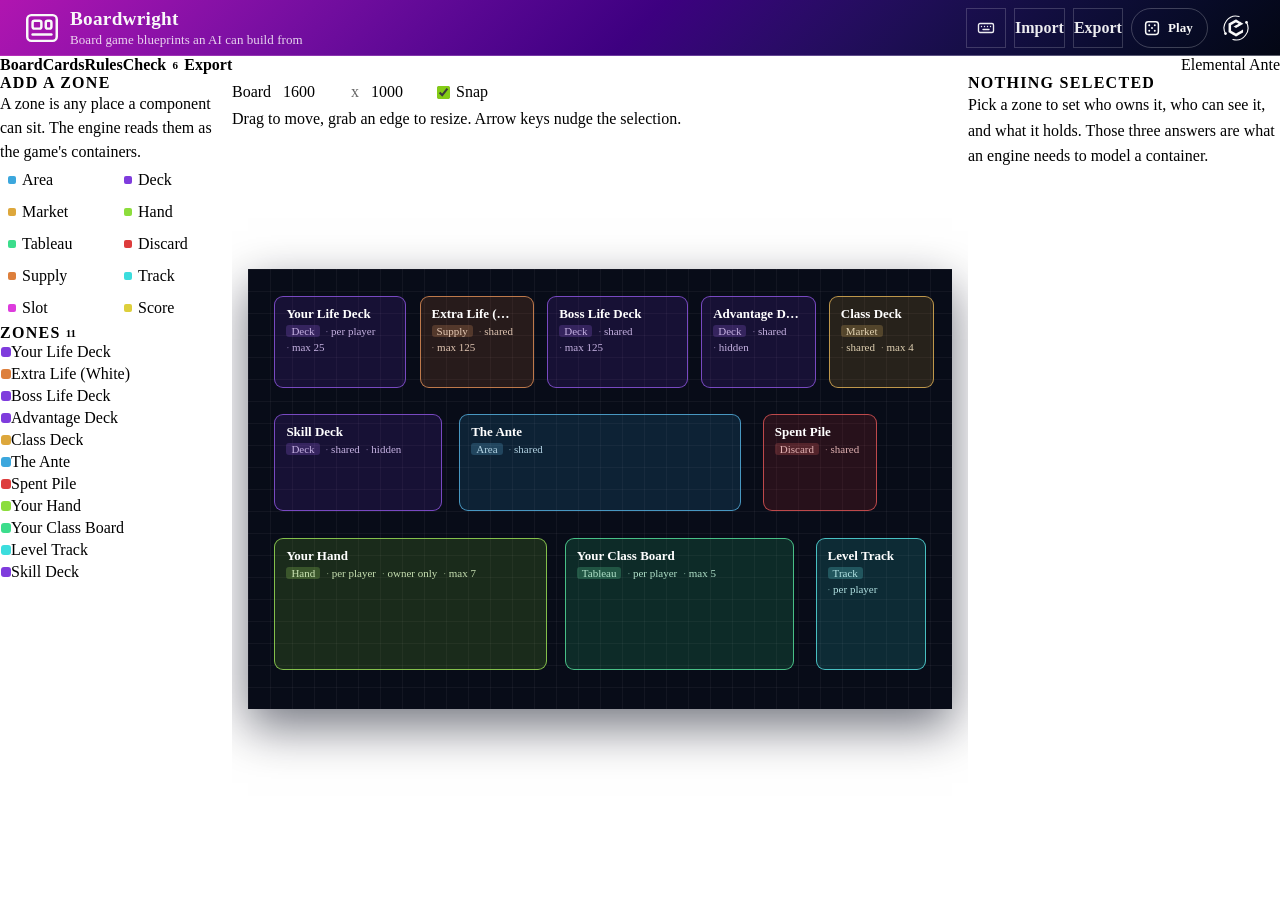
==== commit 5c374463: "chore(kits): sync header and footer kits and stamp the category row Header Kit: a category chip from" ====
--- a/index.html
+++ b/index.html
@@ -29,6 +29,7 @@
   <meta name="twitter:image" content="https://boardwright.neorgon.com/og-preview.jpg">
   <meta name="neo-repo" content="https://github.com/energon-a-secas/boardwright-site">
   <meta name="neo-updated" content="updated Aug 2026">
+  <meta name="neo-category" content="play">
   <!-- Fleet design tokens: canonical, do not redeclare locally (PROJECTS.md section 5) -->
   <link rel="stylesheet" href="https://cdn.neorgon.org/v1.0.0/styles/base.css">
   <link rel="stylesheet" href="css/style.css">
@@ -235,6 +236,19 @@
 
   <footer class="neo-footer" data-footer-mode="app">
     Designs stay in this browser. Nothing is uploaded, and the export is yours to hand to any agent.
+    <!-- neo-fleet:more -->
+    <nav class="neo-more" aria-label="More in Play" data-category="play" data-label-en="Play" data-label-es="Jugar">
+      <span class="neo-more__label" aria-hidden="true"><svg class="neo-more__icon" viewBox="0 0 24 24" width="16" height="16" fill="none" stroke="currentColor" stroke-width="2" stroke-linecap="round" stroke-linejoin="round" aria-hidden="true" focusable="false"><rect x="3.5" y="3.5" width="17" height="17" rx="3.5"/><circle cx="8.3" cy="8.3" r="1.3" fill="currentColor" stroke="none"/><circle cx="15.7" cy="8.3" r="1.3" fill="currentColor" stroke="none"/><circle cx="12" cy="12" r="1.3" fill="currentColor" stroke="none"/><circle cx="8.3" cy="15.7" r="1.3" fill="currentColor" stroke="none"/><circle cx="15.7" cy="15.7" r="1.3" fill="currentColor" stroke="none"/></svg><span class="neo-more__title">More in Play</span></span>
+      <ul class="neo-more__list">
+        <li><a href="https://cardforge.neorgon.com/">CardForge</a></li>
+        <li><a href="https://enjeu.neorgon.com/">Enjeu</a></li>
+        <li><a href="https://rushq.neorgon.com/">Rush Q Cards</a></li>
+        <li><a href="https://playtrace.neorgon.com/">Playtrace</a></li>
+        <li><a href="https://gamebin.neorgon.com/">GameBin</a></li>
+        <li><a class="neo-more__all" href="https://neorgon.com/play/">All Play tools</a></li>
+      </ul>
+    </nav>
+    <!-- /neo-fleet:more -->
   </footer>
 
   <script type="module" src="js/app.js"></script>
--- a/css/style.css
+++ b/css/style.css
@@ -592,7 +592,7 @@
   *, *::before, *::after {
     animation-duration: 0.01ms !important;
     animation-iteration-count: 1 !important;
-    transition-duration: 0.01ms !important;
+    transition: none !important;
   }
   .card--interactive:hover { transform: none; }
 }
--- a/css/neorgon-header.css
+++ b/css/neorgon-header.css
@@ -1,7 +1,7 @@
 /* ══════════════════════════════════════════════════════════════
-   Neorgon Header Kit — header.css
+   Neorgon Header Kit: header.css
    Canonical source: packages/neorgon-ui/header/
-   Vendored per site as css/neorgon-header.css — do not edit copies.
+   Vendored per site as css/neorgon-header.css; do not edit copies.
    Live CDN: https://cdn.neorgon.org/v1.0.0/header/header.css
    ══════════════════════════════════════════════════════════════ */
 
@@ -18,12 +18,12 @@
   --header-logo-h: 36px;
   --header-logo-h-mobile: 28px;
 
-  /* Palette — themes override these (see themes.css) */
+  /* Palette: themes override these (see themes.css) */
   --header-bg-start: #B015B0;
   --header-bg-mid: #3D0080;
   --header-bg-end: #040714;
   /* Kept here for anything that references the composed gradient, but the
-     authoritative copy is re-declared on .header-bar below — see the note
+     authoritative copy is re-declared on .header-bar below; see the note
      there before changing either. */
   --header-bg: linear-gradient(in oklch 135deg, var(--header-bg-start) 0%, var(--header-bg-mid) 50%, var(--header-bg-end) 100%);
   --header-glass: rgba(0, 9, 18, .35);
@@ -35,7 +35,7 @@
   --header-menu-bg: #10142a;
   --header-menu-hover: rgba(255, 255, 255, .08);
 
-  /* Focus ring — near-white with a whisper of the brand hue so it never
+  /* Focus ring: near-white with a whisper of the brand hue so it never
      reads as a stray browser default. 5.77:1 (bright end) to 17.98:1
      (dark end) against the bar, 16.54:1 on the menu. Themes may override. */
   --header-focus: oklch(0.97 0.02 320);
@@ -54,7 +54,7 @@
 
 /* Colour judgements about the DEFAULT gradient specifically. Scoped to
    html:not([data-theme]) because themes.css sets these per theme at the
-   same specificity as :root — a :root override here would silently
+   same specificity as :root, so a :root override here would silently
    overwrite all five palettes. Every consumer below pairs them with a
    var() fallback to the theme's own token. */
 html:not([data-theme]) {
@@ -68,14 +68,31 @@
   --header-edge-from: rgba(255, 255, 255, .10);
   --header-edge-to: rgba(255, 255, 255, .34);
 
-  /* .72 measures 4.14:1 at the start of the subtitle span — below AA.
+  /* .72 measures 4.14:1 at the start of the subtitle span, below AA.
      Split from the icon colour, which only needs 3:1 as non-text. */
   --header-text-dim: rgba(255, 255, 255, .82);
   --header-icon-color: rgba(255, 255, 255, .78);
 }
 
+/* ── The sticky offset ───────────────────────────────────────────
+   --neo-sticky-top is how much of the viewport's top the header covers
+   right now. header.js keeps it exact (it measures the bar, and drops to 0
+   while auto-hide or the Keys Kit's H toggle has the bar away); these rules
+   are the value before it runs, and with JS off. Rails, scope strips and
+   scroll-margin-top read it instead of hardcoding 56px or 68px:
+
+     .rail { position: sticky; top: var(--neo-sticky-top, 0px); }
+     h2[id] { scroll-margin-top: calc(var(--neo-sticky-top, 0px) + 12px); }
+
+   The kit sets no scroll-padding of its own: many sites already offset
+   their anchors with scroll-margin-top, and the two add up. */
+:root { --neo-sticky-top: 0px; }
+:root:has(.header-bar) { --neo-sticky-top: var(--header-h); }
+:root:has(.header-bar[data-header-mode="app"]) { --neo-sticky-top: var(--header-h-app); }
+:root[data-chrome="off"]:has(.header-bar) { --neo-sticky-top: 0px; }
+
 /* ══════════════════════════════════════════════════════════════
-   SKINS — site-level identity, opt-in per site
+   SKINS: site-level identity, opt-in per site
    ────────────────────────────────────────────────────────────
    A skin replaces the default magenta gradient for ONE site whose
    own palette clashes with it. Set it in the site's markup:
@@ -88,19 +105,19 @@
      visitor choice (?theme= / cookie)  >  season (CDN)  >  skin  >  kit default
 
    A site that should sit out every season keeps its skin with
-   `<html lang="en" data-season="off">` — see season.css. That declines
+   `<html lang="en" data-season="off">` (see season.css). That declines
    the fleet's decoration only; a visitor's ?theme= still wins.
 
    Named skins below are the reusable ones. For a one-off palette no
    other site would share, use `data-header-skin="custom"` and declare
-   the tokens in the site's own CSS — contract at the end of this block.
+   the tokens in the site's own CSS; contract at the end of this block.
 
    Two cascade facts make that ordering work, and both are easy to
    get wrong:
 
    1. A declaration ON .header-bar beats a value INHERITED from
       <html>, whatever the specificity. Visitor themes declare on
-      <html>, so every skin is scoped `html:not([data-theme])` —
+      <html>, so every skin is scoped `html:not([data-theme])`:
       the moment a visitor picks a theme, all skins stop matching.
    2. Season rules in season.css carry a matching
       `[data-header-skin]` selector one step more specific than the
@@ -108,14 +125,32 @@
       sites. Do not raise the specificity here without raising it
       there too, or skinned sites will silently sit out the season.
 
+   3. The Footer Kit's pieces (.neo-footer, and .neo-top and .neo-modal,
+      which it appends to <body>) and the Beacon link sit outside
+      .header-bar, so a skin declared only on the bar never reaches
+      their focus rings and borders (queue #156). Every skin rule
+      therefore names them too, behind `:has()` on <html>. That item is
+      wrapped in `:is()` because :is() forgives a selector it cannot
+      parse: a browser without :has() drops that one item, not the
+      whole rule and with it the header's own skin. `:where()` inside
+      :has() keeps it at (0,2,1), under an armed season's (0,3,2)
+      pieces rule in season.css. The footer and beacon resolve the
+      tokens on those pieces; see "Header-derived tokens" in footer.css.
+
+   Each skin also sets --header-focus, a near-white in its own hue, so
+   the header's focus rings and the Beacon's stop being the default's
+   pink on a skinned site.
+
    Each skin re-tunes the edge ramp and control border for its own
-   surface — those defaults are calibrated to the magenta gradient
+   surface; those defaults are calibrated to the magenta gradient
    and are wrong on a black bar.
    ══════════════════════════════════════════════════════════════ */
 
-/* ink — near-black neutral. The default choice for a site whose
+/* ink: near-black neutral. The default choice for a site whose
    palette the magenta gradient fights. */
-html:not([data-theme]) .header-bar[data-header-skin="ink"] {
+html:not([data-theme]) .header-bar[data-header-skin="ink"],
+:is(html:not([data-theme]):has(:where(.header-bar[data-header-skin="ink"])) :is(.neo-footer, .neo-top, .neo-modal, .neo-beacon-link)) {
+  --header-focus: oklch(0.97 0.01 255);
   --header-bg-start: #14161c;
   --header-bg-mid: #0b0d12;
   --header-bg-end: #050609;
@@ -135,9 +170,11 @@
   --header-edge-to: rgba(255, 255, 255, .26);
 }
 
-/* carbon — flat true black, no gradient. The most restrained option;
+/* carbon: flat true black, no gradient. The most restrained option;
    the hairline does all the separating. */
-html:not([data-theme]) .header-bar[data-header-skin="carbon"] {
+html:not([data-theme]) .header-bar[data-header-skin="carbon"],
+:is(html:not([data-theme]):has(:where(.header-bar[data-header-skin="carbon"])) :is(.neo-footer, .neo-top, .neo-modal, .neo-beacon-link)) {
+  --header-focus: oklch(0.97 0 0);
   --header-bg-start: #08080a;
   --header-bg-mid: #08080a;
   --header-bg-end: #08080a;
@@ -155,9 +192,11 @@
   --header-edge-to: rgba(255, 255, 255, .3);
 }
 
-/* brass — warm dark, tuned to incident-runbook's #b8935f / #d8b280
+/* brass: warm dark, tuned to incident-runbook's #b8935f / #d8b280
    accents and its #040714 page background. */
-html:not([data-theme]) .header-bar[data-header-skin="brass"] {
+html:not([data-theme]) .header-bar[data-header-skin="brass"],
+:is(html:not([data-theme]):has(:where(.header-bar[data-header-skin="brass"])) :is(.neo-footer, .neo-top, .neo-modal, .neo-beacon-link)) {
+  --header-focus: oklch(0.97 0.02 75);
   --header-bg-start: #2a2114;
   --header-bg-mid: #16120c;
   --header-bg-end: #040714;
@@ -175,8 +214,10 @@
   --header-edge-to: rgba(216, 178, 128, .34);
 }
 
-/* slate — cool blue-grey. Neutral without going fully black. */
-html:not([data-theme]) .header-bar[data-header-skin="slate"] {
+/* slate: cool blue-grey. Neutral without going fully black. */
+html:not([data-theme]) .header-bar[data-header-skin="slate"],
+:is(html:not([data-theme]):has(:where(.header-bar[data-header-skin="slate"])) :is(.neo-footer, .neo-top, .neo-modal, .neo-beacon-link)) {
+  --header-focus: oklch(0.97 0.02 230);
   --header-bg-start: #33415a;
   --header-bg-mid: #1e293b;
   --header-bg-end: #0b1120;
@@ -194,8 +235,10 @@
   --header-edge-to: rgba(148, 163, 184, .34);
 }
 
-/* aurora — deep teal into cyan. For data/monitoring surfaces. */
-html:not([data-theme]) .header-bar[data-header-skin="aurora"] {
+/* aurora: deep teal into cyan. For data/monitoring surfaces. */
+html:not([data-theme]) .header-bar[data-header-skin="aurora"],
+:is(html:not([data-theme]):has(:where(.header-bar[data-header-skin="aurora"])) :is(.neo-footer, .neo-top, .neo-modal, .neo-beacon-link)) {
+  --header-focus: oklch(0.97 0.02 205);
   --header-bg-start: #0e7490;
   --header-bg-mid: #0a3d4d;
   --header-bg-end: #040714;
@@ -213,9 +256,11 @@
   --header-edge-to: rgba(103, 232, 249, .32);
 }
 
-/* ember — warm amber into rust. For alert/ops surfaces that want
+/* ember: warm amber into rust. For alert/ops surfaces that want
    warmth without reading as the danger theme. */
-html:not([data-theme]) .header-bar[data-header-skin="ember"] {
+html:not([data-theme]) .header-bar[data-header-skin="ember"],
+:is(html:not([data-theme]):has(:where(.header-bar[data-header-skin="ember"])) :is(.neo-footer, .neo-top, .neo-modal, .neo-beacon-link)) {
+  --header-focus: oklch(0.97 0.02 85);
   --header-bg-start: #9a3412;
   --header-bg-mid: #4a1608;
   --header-bg-end: #040714;
@@ -233,10 +278,12 @@
   --header-edge-to: rgba(251, 191, 36, .32);
 }
 
-/* jade — clinical emerald. Tuned to headpain-site's #059669 / #10b981
+/* jade: clinical emerald. Tuned to headpain-site's #059669 / #10b981
    accents on its #040714 page. For calm medical/health surfaces where
    both the magenta default and ember's warning-warmth read wrong. */
-html:not([data-theme]) .header-bar[data-header-skin="jade"] {
+html:not([data-theme]) .header-bar[data-header-skin="jade"],
+:is(html:not([data-theme]):has(:where(.header-bar[data-header-skin="jade"])) :is(.neo-footer, .neo-top, .neo-modal, .neo-beacon-link)) {
+  --header-focus: oklch(0.97 0.02 165);
   --header-bg-start: #065f46;
   --header-bg-mid: #043b2c;
   --header-bg-end: #040714;
@@ -254,17 +301,41 @@
   --header-edge-to: rgba(110, 231, 183, .32);
 }
 
-/* ── custom — a site-authored skin ────────────────────────────────
+/* The named skins compose their gradient in oklab, not oklch.
+   oklch carries a hue, and a stop with almost no chroma has a hue that is
+   "powerless": the browser borrows the neighbouring stop's hue instead,
+   from each side. brass's near-neutral mid (#16120c) took the brown hue on
+   its left and the navy hue on its right, so the bar changed colour in one
+   step along the 50% line: the brown-to-navy diagonal near x=700 on
+   Releve's and apps-site's headers. Measured on a 1440px bar: the largest
+   one-step change in OKLab a/b was 24.4 (x1000) in oklch and 1.8 in oklab;
+   every other skin measures 0.7 to 3.2 either way, and oklab lowers it for
+   aurora, ember and jade too. These skins are dark, low-chroma ramps with
+   no hue sweep to keep. The default gradient and the visitor themes stay
+   in oklch, where the sweep is the design.
+   Scope: (0,3,1), the skins' own weight. An armed season's skinned rule
+   re-asserts its oklch gradient at (0,4,2), so seasons look the same on a
+   skinned site as anywhere else. `custom` is left alone: the site chose
+   those stops under oklch. */
+html:not([data-theme]) .header-bar:is([data-header-skin="ink"], [data-header-skin="carbon"],
+  [data-header-skin="brass"], [data-header-skin="slate"], [data-header-skin="aurora"],
+  [data-header-skin="ember"], [data-header-skin="jade"]) {
+  --header-bg: linear-gradient(in oklab 135deg, var(--header-bg-start) 0%, var(--header-bg-mid) 50%, var(--header-bg-end) 100%);
+}
+
+/* ── custom: a site-authored skin ────────────────────────────────
    For a one-off palette that no named skin fits and that no other
    site would reuse. The kit deliberately ships NO tokens for this
    value: the site supplies them, and the kit stays out of the way.
 
      <header class="header-bar" data-header-skin="custom">
 
-   In the site's own css/style.css, copy this selector EXACTLY — the
+   In the site's own css/style.css, copy this selector EXACTLY: the
    scoping and the specificity are the whole contract:
 
-     html:not([data-theme]) .header-bar[data-header-skin="custom"] {
+     html:not([data-theme]) .header-bar[data-header-skin="custom"],
+     html:not([data-theme]) :is(.neo-footer, .neo-top, .neo-modal, .neo-beacon-link) {
+       --header-focus: …;
        --header-bg-start: …;  --header-bg-mid: …;  --header-bg-end: …;
        --header-accent: …;    --header-text: …;    --header-text-dim: …;
        --header-icon-color: …; --header-border: …; --header-border-strong: …;
@@ -275,13 +346,19 @@
    Why that exact selector, and nothing shorter:
      · `html:not([data-theme])` makes the skin collapse the instant a
        visitor picks a theme. Drop it and the site ignores ?theme=.
-     · `[data-header-skin="custom"]` puts it at (0,3,1) — above the
+     · `[data-header-skin="custom"]` puts it at (0,3,1), above the
        kit default, below an armed season's (0,4,2) skin variant. A
        bare `.header-bar { --header-bg-start: … }` is only (0,1,0)
        and the kit's own defaults would beat it.
+     · The second line hands the same tokens to the Footer Kit's
+       pieces and the Beacon link, which sit outside the bar. Without
+       it the footer's focus rings stay the kit's magenta (queue #156).
+       It is (0,2,1), below an armed season's (0,3,2) pieces rule, so
+       a season still re-skins the footer. A site that only skins a
+       page with no footer can leave it out.
    Set only the three gradient stops if that is all that clashes; the
    bar re-composes --header-bg from them (see .header-bar below).
-   Only the three stops + accent are usually enough — but re-tune the
+   Only the three stops + accent are usually enough, but re-tune the
    edge ramp too if the bar is much darker or lighter than the default
    magenta, which those values are calibrated against. */
 
@@ -319,21 +396,21 @@
     var(--header-edge-to, rgba(255, 255, 255, .34))
   ) 1;
 }
-/* Hub is a floating glass plate, not a band welded to the page — the
+/* Hub is a floating glass plate, not a band welded to the page; the
    ramp would read as a seam. */
 html:not([data-theme]) .header-bar[data-header-mode="hub"] {
   border-image: none;
   border-bottom-color: var(--header-border);
 }
 
-/* Mode: hub — transparent cozy glass, no gradient */
+/* Mode: hub, transparent cozy glass, no gradient */
 .header-bar[data-header-mode="hub"] {
   background: var(--header-glass);
   backdrop-filter: blur(12px);
   -webkit-backdrop-filter: blur(12px);
 }
 
-/* Mode: app — slim, auto-hides on scroll down (JS toggles .header-hidden) */
+/* Mode: app, slim, auto-hides on scroll down (JS toggles .header-hidden) */
 .header-bar[data-header-mode="app"] {
   height: var(--header-h-app);
   --header-h-cur: var(--header-h-app);
@@ -410,7 +487,7 @@
 
 /* min-height also fixes a target-size failure: at <=700px the subtitle is
    hidden and this link collapses to 22px, under the 24px WCAG 2.5.8
-   minimum. The parent centres it, so it grows symmetrically — no shift. */
+   minimum. The parent centres it, so it grows symmetrically, with no shift. */
 .header-title-link {
   text-decoration: none;
   color: inherit;
@@ -446,7 +523,7 @@
    `margin: 0` for the same reason, and it is load-bearing: the UA gives h1
    `.67em 0`, which at this size is 12.86px above and below. The kit never
    reset it, so the title block came out 67px inside app mode's fixed 56px
-   bar — the title rode high and the subtitle hung out of the header into the
+   bar: the title rode high and the subtitle hung out of the header into the
    page. It looked fine on most sites only because they link the CDN
    `styles/base.css`, whose `*` reset zeroed it for us; the sites that don't
    (headpain, autopilot, references-api in app mode) showed the real geometry. */
@@ -508,7 +585,7 @@
 }
 /* Uniform control row: direct action children match the icon buttons'
    height so Share / ⋯ / palette / home read as one correlative strip.
-   (Direct-child only — items moved into the ⋯ menu keep menu styling.) */
+   (Direct-child only: items moved into the ⋯ menu keep menu styling.) */
 .header-actions > .btn,
 .header-actions > .nav-link,
 .header-actions > button,
@@ -523,11 +600,11 @@
 /* Same guarantee one level down, for the kit's own grouping idiom.
    header.js already knows .header-btn-group as a unit that travels into the ⋯
    menu whole; the geometry rule above did not, so a grouped button kept its
-   own height and the row went ragged — pathfinder shipped 37px Fit/Clear
+   own height and the row went ragged: pathfinder shipped 37px Fit/Clear
    buttons flanked by 40px icon controls. Scoped to a group still sitting in
    the bar: once the ⋯ menu adopts it the selector stops matching and menu
    styling takes over, which is the same boundary the direct-child rule draws.
-   Deliberately NOT `> div > *` — battlecard's .bc-menu-wrap holds dropdown
+   Deliberately NOT `> div > *`: battlecard's .bc-menu-wrap holds dropdown
    items that are not bar controls and must not be stretched to 40px. */
 .header-actions > .header-btn-group > .btn,
 .header-actions > .header-btn-group > .nav-link,
@@ -545,7 +622,7 @@
    them, so a site that uses the canonical .btn / .nav-link classes without
    defining them renders a raw browser button inside the header
    (incident-runbook hit exactly this). Wrapped in :where() so the whole
-   rule has ZERO specificity — every site's own .btn/.nav-link styling
+   rule has ZERO specificity: every site's own .btn/.nav-link styling
    still wins, and this only shows through where nothing else applies. */
 :where(.header-actions) > :where(.btn, .nav-link, button, a) {
   padding: 0 12px;
@@ -570,11 +647,11 @@
 /* An icon-only control has no label to pad around, and the fallback above
    assumes there is one. Its 12px side padding lands inside a border-box
    control the site already sized square, leaving 40 - 24 - 2 = 14px of
-   content — and an SVG is a flex item that will shrink into it. neorgon-site's
+   content, and an SVG is a flex item that will shrink into it. neorgon-site's
    GitHub mark rendered 14x26 and hiring-pack's 10x24 before this rule.
 
    Specificity note, because it is not what the :where() wrapper suggests:
-   :has() is NOT zero-specificity — it takes the specificity of its most
+   :has() is NOT zero-specificity: it takes the specificity of its most
    specific argument, so `svg:only-child` puts this selector at (0,1,1), the
    same weight as the `.header-actions > a` geometry rule above and ABOVE a
    site's single-class `.header-link { width: 36px }`. That is deliberate and
@@ -590,7 +667,7 @@
 /* …and the fallback's border does not belong on one either. .header-home is
    an unboxed glyph, so a site that styles neither ends up with a boxed icon
    sitting next to an unboxed one in the same row (hiring-pack shipped exactly
-   that pair). Geometry above is kit-owned at (0,1,1); appearance is not — the
+   that pair). Geometry above is kit-owned at (0,1,1); appearance is not: the
    extra :where() flattens this to zero specificity, so pathfinder and
    cartograph, whose icon buttons are deliberately boxed to match the text
    buttons beside them, keep their border on a single class. */
@@ -601,7 +678,7 @@
 
 /* Belt and braces for the same failure: whatever padding a site declares, an
    icon inside a header control is never the thing that gives way. Carries real
-   specificity on purpose — a squeezed icon is always a bug, never a choice. */
+   specificity on purpose: a squeezed icon is always a bug, never a choice. */
 .header-actions > .btn > svg,
 .header-actions > .nav-link > svg,
 .header-actions > button > svg,
@@ -703,7 +780,7 @@
    clip the viewBox, and none of it is needed once the arms sit outside the
    mark instead of crossing it. */
 
-/* ── Overflow toggle (⋯) — injected by header.js ─────────────── */
+/* ── Overflow toggle (⋯), injected by header.js ─────────────── */
 .header-overflow { position: relative; display: flex; }
 .header-overflow[hidden] { display: none; }
 .header-overflow-toggle {
@@ -727,7 +804,7 @@
 .header-overflow-toggle:hover,
 .header-overflow-toggle[aria-expanded="true"] { background: var(--header-menu-hover); }
 
-/* Shared press feedback — these three controls are kit-owned, so the kit
+/* Shared press feedback: these three controls are kit-owned, so the kit
    owns their states (sites style their own .btn). */
 .header-overflow-toggle:active,
 .header-theme-toggle:active,
@@ -875,6 +952,190 @@
   color: var(--header-accent);
 }
 
+/* ── Category chip and panel (built by header.js from
+   <meta name="neo-category">) ──────────────────────────────────
+   Bar tokens only: the chip follows the skin, an armed season and the
+   visitor's theme like every other control, and names its category by
+   icon and label, never by a category colour. The panel hangs inside
+   .header-bar, so it inherits the same tokens and needs no skin hand-off.
+
+   The wrapper is display: contents: no flex item, no extra gap. The panel
+   is positioned against the bar; header.js measures --neo-cat-right so its
+   right edge meets the chip's. */
+.header-category { display: contents; }
+.header-category__icon { width: 18px; height: 18px; flex: none; display: block; }
+.header-category__chev { width: 14px; height: 14px; flex: none; display: block; }
+
+.header-category__chip {
+  display: inline-flex;
+  align-items: center;
+  gap: 7px;
+  flex-shrink: 0;
+  height: var(--header-control-h);
+  box-sizing: border-box;
+  margin: 0;
+  padding: 0 14px 0 11px;
+  border: 1px solid var(--header-border-strong);
+  border-radius: 999px;
+  background: transparent;
+  color: var(--header-text);
+  font: inherit;
+  font-size: .8125rem;
+  font-weight: 600;
+  line-height: 1;
+  letter-spacing: .01em;
+  white-space: nowrap;
+  cursor: pointer;
+  transition: background .2s var(--header-ease, ease),
+              border-color .2s var(--header-ease, ease);
+}
+.header-category__chip:hover,
+.header-category__chip[aria-expanded="true"] {
+  background: var(--header-menu-hover);
+  border-color: var(--header-control-border, var(--header-border-strong));
+}
+.header-category__chip:focus-visible {
+  outline: var(--header-focus-w) solid var(--header-focus);
+  outline-offset: 2px;
+}
+/* Icon only: a phone with no ⋯ menu, or a desktop bar too narrow for the
+   label. Unboxed, like every other icon-only control in the bar; the label
+   stays in the accessible name. */
+.header-bar[data-neo-category="icon"] .header-category__chip {
+  width: var(--header-control-h);
+  padding: 0;
+  justify-content: center;
+  border-color: transparent;
+  border-radius: 6px;
+}
+.header-bar[data-neo-category="icon"] .header-category__chip .header-category__icon {
+  width: var(--header-icon, 22px);
+  height: var(--header-icon, 22px);
+}
+.header-bar[data-neo-category="icon"] .header-category__label {
+  position: absolute;
+  width: 1px; height: 1px;
+  margin: -1px; padding: 0; border: 0;
+  overflow: hidden;
+  clip-path: inset(50%);
+  white-space: nowrap;
+}
+/* menu: the chip is the ⋯ menu's first row; none: no room even for an
+   icon (a title too long for the bar), so the footer row carries it. */
+.header-bar:is([data-neo-category="menu"], [data-neo-category="none"]) .header-category__chip { display: none; }
+
+.header-menu.header-category__menu {
+  top: calc(100% + 8px);
+  right: var(--neo-cat-right, var(--space-6, 24px));
+  width: 320px;
+  min-width: 0;
+  max-width: calc(100vw - 16px);
+  max-height: min(calc(100vh - var(--header-h-cur, 68px) - 24px), 640px);
+  max-height: min(calc(100dvh - var(--header-h-cur, 68px) - 24px), 640px);
+  padding: 8px;
+}
+/* Sections: siblings, the jump, the twelve, home. */
+.header-menu.header-category__menu > * + * {
+  border-top: 1px solid var(--header-border);
+  margin-top: 6px;
+  padding-top: 6px;
+}
+.header-menu.header-category__menu a,
+.header-menu.header-category__menu button { min-height: 36px; }
+.header-category__title {
+  margin: 6px 12px 4px;
+  font-size: max(12px, .75rem);
+  font-weight: 600;
+  line-height: 1.3;
+  letter-spacing: .08em;
+  text-transform: uppercase;
+  color: var(--header-text-dim);
+}
+.header-category__menu a span { overflow: hidden; text-overflow: ellipsis; }
+.header-menu .header-category__all { color: var(--header-accent); }
+.header-category__jump kbd {
+  margin-left: auto;
+  display: inline-flex;
+  align-items: center;
+  justify-content: center;
+  min-width: 22px;
+  height: 22px;
+  box-sizing: border-box;
+  padding: 0 6px;
+  border: 1px solid var(--header-border-strong);
+  border-bottom-width: 2px;
+  border-radius: 5px;
+  font: 600 max(12px, .75rem)/1 ui-monospace, SFMono-Regular, Menlo, monospace;
+  color: var(--header-text);
+}
+.header-category__grid {
+  display: grid;
+  grid-template-columns: repeat(2, minmax(0, 1fr));
+  gap: 2px;
+}
+.header-menu .header-category__grid a { padding: 0 10px; }
+/* The current category: a filled row with a rule on its leading edge, and
+   aria-current; never colour alone. */
+.header-menu .header-category__grid a[aria-current="true"] {
+  background: var(--header-menu-hover);
+  box-shadow: inset 2px 0 0 var(--header-accent);
+  font-weight: 650;
+}
+
+/* The phone row in the ⋯ menu that opens the same panel. */
+.header-menu .header-category-row { font-weight: 600; }
+.header-menu .header-category-row .header-category__chev { margin-left: auto; width: 16px; height: 16px; }
+.header-overflow-menu > .header-category-row {
+  margin-bottom: 4px;
+  border-bottom: 1px solid var(--header-border);
+  border-radius: 8px 8px 0 0;
+}
+
+@media (pointer: coarse) {
+  .header-menu.header-category__menu a,
+  .header-menu.header-category__menu button { min-height: 44px; }
+  /* Touch: no keycap to press. */
+  .header-category__jump kbd { display: none; }
+}
+
+/* ── Fit (header.js) ────────────────────────────────────────────
+   measure: a moment's state while header.js asks whether the bar needs
+     more width than it has; nothing may shrink, so a squeezed row cannot
+     pass for a row that fits.
+   fit: set once the kit has arranged the bar. The right cluster keeps its
+     size, so a control can never slide under the home icon.
+   tight: nothing is left to move into ⋯ and it still does not fit; the
+     title gives way with an ellipsis instead of a control. */
+.header-bar[data-neo-measure] .header-logo,
+.header-bar[data-neo-measure] .header-right,
+.header-bar[data-neo-measure] .header-right > *,
+.header-bar[data-neo-measure] .header-actions > * { flex-shrink: 0 !important; }
+/* A scroll strip (overflow-x: auto, a row of tabs) is measured at its floor
+   and then shrinks into what is left, scrolling the rest. header.js sets
+   --neo-scroll-floor (its content width, at most 112px). */
+.header-bar[data-neo-measure] .header-actions > [data-neo-scroll] {
+  flex: 0 0 var(--neo-scroll-floor, 112px) !important;
+  width: var(--neo-scroll-floor, 112px) !important;
+  min-width: 0 !important;
+}
+.header-bar[data-neo-fit] .header-actions > [data-neo-scroll] { flex-shrink: 1; min-width: var(--neo-scroll-floor, 112px); }
+.header-bar[data-neo-fit]:not([data-neo-scroller]) .header-right { flex-shrink: 0; }
+/* A control a site positioned out of the row (absolute or fixed) is put
+   back in it, so it cannot sit on top of another one; header.js warns. */
+.header-actions > [data-neo-flow],
+.header-overflow-menu > [data-neo-flow] { position: static !important; transform: none !important; }
+.header-bar[data-neo-tight] .header-logo { flex-shrink: 1; min-width: 0; }
+.header-bar[data-neo-tight] .header-logo > *,
+.header-bar[data-neo-tight] .header-title-link,
+.header-bar[data-neo-tight] .header-title-wrap { min-width: 0; }
+.header-bar[data-neo-tight] .header-logo h1,
+.header-bar[data-neo-tight] .header-subtitle { overflow: hidden; text-overflow: ellipsis; }
+
+/* ── One positioning line ───────────────────────────────────────
+   A page whose masthead carries the line (.neo-masthead__line) does not
+   say it again in the bar (design-pass AP7). */
+body:has(.neo-masthead__line) .header-subtitle { display: none; }
+
 /* ── Mobile (≤700px): shrink, hide subtitle, JS moves non-kept
    action buttons into the ⋯ overflow menu ────────────────────── */
 @media (max-width: 700px) {
@@ -885,6 +1146,17 @@
   }
   .header-bar { padding: 0 var(--space-4, 16px); gap: var(--space-2, 8px); }
   .header-subtitle { display: none; }
+  /* Shown again only where header.js found room for the whole line beside
+     the controls (data-neo-sub); it never takes a control's place or the
+     bar's height. The ellipsis is a guard for a line that grows after the
+     measure (an epigraph mid-churn), not the plan. */
+  .header-bar[data-neo-sub] .header-subtitle {
+    display: block;
+    margin-top: 1px;
+    font-size: max(12px, .75rem);
+    overflow: hidden;
+    text-overflow: ellipsis;
+  }
   .header-logo h1 { font-size: 1rem; }
   .header-logo-img { height: var(--header-logo-h-mobile, 28px); }
   .header-right { gap: 6px; }
@@ -892,6 +1164,16 @@
   .header-menu {
     min-width: min(260px, calc(100vw - 32px));
     max-width: calc(100vw - 32px);
+  }
+  /* The category panel is a sheet across the bar on a phone, whichever
+     control opened it (the ⋯ menu's row, or the icon in the bar). */
+  .header-menu.header-category__menu {
+    top: calc(100% + 6px);
+    left: 8px;
+    right: 8px;
+    width: auto;
+    max-width: none;
+    transform-origin: top center;
   }
 }
 
@@ -922,8 +1204,13 @@
     border-bottom: 1px solid CanvasText;
   }
   .header-overflow-toggle,
-  .header-theme-toggle { border-color: ButtonBorder; }
+  .header-theme-toggle,
+  .header-category__chip { border-color: ButtonBorder; }
   .header-menu { border: 1px solid CanvasText; }
+  /* box-shadow is dropped in forced colours, so the current category
+     keeps an outline instead. */
+  .header-menu .header-category__grid a[aria-current="true"] { outline: 2px solid Highlight; outline-offset: -2px; }
+  .header-category__chip:focus-visible,
   .header-logo a:focus-visible,
   .header-title-link:focus-visible,
   .header-actions > a:focus-visible,
--- a/css/neorgon-themes.css
+++ b/css/neorgon-themes.css
@@ -56,6 +56,7 @@
   --header-bg-end: #052e16;
   --header-glass: rgba(5, 46, 22, .45);
   --header-accent: #fbbf24;
+  --header-focus: oklch(0.97 0.02 85);  /* near-white in the theme's hue: header and Beacon focus rings */
   --header-border: rgba(251, 191, 36, .25);
   --header-border-strong: rgba(251, 191, 36, .45);
   --header-text: #fefce8;
@@ -91,6 +92,7 @@
   --header-bg-end: #020617;
   --header-glass: rgba(30, 27, 75, .45);
   --header-accent: #fcd34d;
+  --header-focus: oklch(0.97 0.02 90);
   --header-border: rgba(252, 211, 77, .24);
   --header-border-strong: rgba(252, 211, 77, .45);
   --header-text: #f5f3ff;
@@ -130,6 +132,7 @@
   --header-bg-end: #0c0a09;
   --header-glass: rgba(28, 25, 23, .5);
   --header-accent: #f97316;
+  --header-focus: oklch(0.97 0.02 55);
   --header-border: rgba(249, 115, 22, .22);
   --header-border-strong: rgba(249, 115, 22, .45);
   --header-text: #fff7ed;
@@ -165,6 +168,7 @@
   --header-bg-end: #000000;
   --header-glass: rgba(0, 12, 0, .45);
   --header-accent: #00ff41;
+  --header-focus: oklch(0.97 0.02 145);
   --header-border: rgba(0, 255, 65, .18);
   --header-border-strong: rgba(0, 255, 65, .4);
   --header-text: #ccffcc;
@@ -206,6 +210,7 @@
   --header-bg-end: #070c14;
   --header-glass: rgba(12, 20, 32, .5);
   --header-accent: #7dd3fc;
+  --header-focus: oklch(0.97 0.02 230);
   --header-border: rgba(125, 211, 252, .2);
   --header-border-strong: rgba(125, 211, 252, .38);
   --header-text: #f0f9ff;
@@ -241,6 +246,7 @@
   --header-bg-end: #140a14;
   --header-glass: rgba(40, 20, 36, .45);
   --header-accent: #fbcfe8;
+  --header-focus: oklch(0.97 0.02 350);
   --header-border: rgba(251, 207, 232, .22);
   --header-border-strong: rgba(251, 207, 232, .4);
   --header-text: #fff1f6;
@@ -271,6 +277,7 @@
   --header-bg-end: #0c0a0a;
   --header-glass: rgba(69, 10, 10, .45);
   --header-accent: #f59e0b;
+  --header-focus: oklch(0.97 0.02 75);
   --header-border: rgba(245, 158, 11, .25);
   --header-border-strong: rgba(245, 158, 11, .45);
   --header-text: #fef2f2;
--- a/css/neorgon-footer.css
+++ b/css/neorgon-footer.css
@@ -1,12 +1,12 @@
 /* ══════════════════════════════════════════════════════════════
-   Neorgon Footer Kit — footer.css
+   Neorgon Footer Kit: footer.css
    Canonical source: packages/neorgon-ui/footer/
-   Vendored per site as css/neorgon-footer.css — do not edit copies.
+   Vendored per site as css/neorgon-footer.css. Do not edit copies.
    Live CDN: https://cdn.neorgon.org/v1.0.0/footer/footer.css
    ══════════════════════════════════════════════════════════════ */
 
 :root {
-  /* Geometry — minimal mode is sized to match the one-line .info-footer
+  /* Geometry: minimal mode is sized to match the one-line .info-footer
      it replaces (~70px total). Raise --footer-pad-block per site only if
      that site genuinely wants a heavier footer. */
   --footer-pad-block: 24px;
@@ -16,24 +16,53 @@
   --footer-control-h: 32px;
   /* One line of footer copy, and the WCAG 2.5.8 minimum a bar target has to
      reach. They are tokens because the bar compensates its target boxes
-     against the line height exactly — see .neo-footer-bar a below — and a
+     against the line height exactly (see .neo-footer-bar a below), and a
      hand-edited `line-height: 1.7` would silently put that compensation out. */
   --footer-line: 1.7;
   --footer-target: 24px;
 
-  /* Palette — inherits the header theme tokens so ?theme=matrix and the
-     fleet-wide season.css re-skin the footer too. Fallbacks keep the kit
-     usable on a page that never loads the header kit. */
+  /* Palette. --footer-bg, --footer-text, --footer-text-strong and
+     --footer-surface are plain defaults. The four that follow the header
+     (--footer-accent, --footer-border, --footer-border-strong,
+     --footer-hover) are deliberately NOT declared here: see "Header-derived
+     tokens" just below. A site still sets any of them, anywhere, to win. */
   --footer-bg: transparent;
-  --footer-border: var(--header-border, rgba(255, 255, 255, .07));
-  --footer-border-strong: var(--header-border-strong, rgba(255, 255, 255, .22));
   --footer-text: var(--text-muted, rgba(255, 255, 255, .55));
   --footer-text-strong: var(--text-secondary, #cacaca);
-  --footer-accent: var(--header-accent, #e879f9);
   --footer-surface: var(--surface-1, rgba(255, 255, 255, .03));
-  --footer-hover: var(--header-menu-hover, rgba(255, 255, 255, .08));
 
   --footer-z-top: 150; /* back-to-top: above content, below header (200) and modals (400) */
+
+  /* Back-to-top geometry. Phones get 14px and 38px. The gap is what the
+     button keeps above the footer once the footer scrolls into view (see
+     "Riding above the footer" at .neo-top). */
+  --footer-top-size: 40px;
+  --footer-top-inset: 20px;
+  --footer-top-gap: 8px;
+}
+
+/* ── Header-derived tokens ────────────────────────────────────
+   The accent, borders and hover follow the header: ?theme=, a named
+   header skin (data-header-skin) and an armed CDN season. Themes declare
+   on <html>, but skins and seasons declare on .header-bar, which the
+   footer does not sit inside, so the header kit (header.css) and
+   season.css hand the same --header-* tokens to these pieces as well:
+   .neo-footer, .neo-top, .neo-modal (the last two are appended to <body>).
+
+   That only helps if the tokens are resolved HERE, on the pieces. A
+   custom property's var() is resolved where it is declared, so the old
+   `:root { --footer-accent: var(--header-accent) }` baked in the root's
+   magenta and every footer focus ring on a slate or jade site stayed
+   magenta (queue #156). The --_footer-* names are private: read them,
+   never set them. A site's own --footer-accent, on :root, body or the
+   footer itself, still comes first. */
+.neo-footer,
+.neo-top,
+.neo-modal {
+  --_footer-accent: var(--footer-accent, var(--header-accent, #e879f9));
+  --_footer-border: var(--footer-border, var(--header-border, rgba(255, 255, 255, .07)));
+  --_footer-border-strong: var(--footer-border-strong, var(--header-border-strong, rgba(255, 255, 255, .22)));
+  --_footer-hover: var(--footer-hover, var(--header-menu-hover, rgba(255, 255, 255, .08)));
 }
 
 /* ── Always-at-the-bottom ─────────────────────────────────────
@@ -86,9 +115,12 @@
   padding: var(--footer-pad-block) var(--space-6, 24px);
   padding-bottom: calc(var(--footer-pad-block) + env(safe-area-inset-bottom, 0px));
   background: var(--footer-bg);
-  border-top: 1px solid var(--footer-border);
+  border-top: 1px solid var(--_footer-border);
   color: var(--footer-text);
-  font-size: .78rem;
+  /* Every size in this file is floored at 12px: reading text under it failed
+     the fleet's type floor (queue #154). max() keeps the rem scaling for a
+     site whose root runs larger, and only lifts one whose root runs small. */
+  font-size: max(12px, .78rem);
   line-height: var(--footer-line);
   text-align: center;
 }
@@ -102,7 +134,7 @@
 .neo-footer-note { margin: 0; }
 .neo-footer-note + .neo-footer-note { margin-top: 6px; }
 
-/* Links — .neo-footer a is styled broadly so retrofitted markup that
+/* Links: .neo-footer a is styled broadly so retrofitted markup that
    still uses .footer-link inherits the right treatment for free. */
 .neo-footer a {
   color: var(--footer-text);
@@ -112,7 +144,7 @@
 }
 .neo-footer a:hover,
 .neo-footer a:focus-visible { color: var(--footer-text-strong); text-decoration: underline; }
-.neo-footer a:focus-visible { outline: 2px solid var(--footer-accent); outline-offset: 3px; }
+.neo-footer a:focus-visible { outline: 2px solid var(--_footer-accent); outline-offset: 3px; }
 
 /* ── Meta bar (built by footer.js) ────────────────────────────── */
 .neo-footer-bar {
@@ -124,7 +156,13 @@
   max-width: var(--footer-max-w);
   margin: 0 auto;
 }
-.neo-footer-inner + .neo-footer-bar { margin-top: 14px; }
+/* A row between the copy and the bar must not cost the bar its gap: an
+   adjacent-sibling rule alone stops matching the moment anything sits
+   between them (an app-mode phone footer lost 14px that way while the row
+   was placed there). Declared before the modes, which reset it at equal
+   specificity. */
+.neo-footer-inner + .neo-footer-bar,
+.neo-footer-inner + .neo-more + .neo-footer-bar { margin-top: 14px; }
 
 /* Right-hand cluster in content mode (© stays left) */
 .neo-footer-bar-group {
@@ -134,22 +172,26 @@
   gap: 6px 12px;
 }
 
-/* Target size — WCAG 2.5.8 (Minimum, 24x24). Bar links are standalone
+/* Target size: WCAG 2.5.8 (Minimum, 24x24). Bar links are standalone
    controls in a row, not links inside a sentence, so the inline exception
    does not cover them: they measured ~84x20 and ~37x20.
 
    Each one is grown to a 24px box and handed the difference straight back as
    negative block margin, so the item's *margin* box still measures exactly one
-   line and the bar does not get taller. That matters here more than usual —
+   line and the bar does not get taller. That matters here more than usual:
    `minimal` is tuned to ~70px against the .info-footer it replaced and `app`
    to ~50px, and this row is what sets both. The text keeps the baseline it
    had; only the hit area grows, ~2px above and below the line.
 
    min() clamps the compensation at zero, so a site that sets a line taller
    than the 24px minimum keeps its own spacing instead of being pulled tight.
-   Sized in em, not px, because `app` mode runs a smaller font than the rest. */
+   Sized in em, not px, because `app` mode runs a smaller font than the rest.
+   The "More in" row's links are the same kind of standalone control on the
+   same line, so they take the same box. In content mode they are a column
+   instead, spaced like the link columns (see .neo-footer-col a). */
 .neo-footer-bar a,
-.neo-footer-bar .neo-footer-disclaimer {
+.neo-footer-bar .neo-footer-disclaimer,
+.neo-footer:not([data-footer-mode="content"]) .neo-more__list a {
   display: inline-flex;
   align-items: center;
   justify-content: center;
@@ -160,7 +202,7 @@
 
 .neo-footer-sep { opacity: .4; user-select: none; }
 
-/* Version / updated stamps — mono + tabular so they never jitter */
+/* The version stamp: mono + tabular so it never jitters */
 /* The end mark. Ornament only: it states nothing the page needs, which is
    why it is safe to render in a language most visitors do not read. */
 .neo-footer-fin {
@@ -173,11 +215,11 @@
 .neo-footer-stamp {
   font-family: ui-monospace, SFMono-Regular, "SF Mono", Menlo, monospace;
   font-variant-numeric: tabular-nums;
-  font-size: .95em;
+  font-size: max(12px, .95em);
   opacity: .8;
 }
 
-/* ── Mode: minimal (default) — the one-liner most tool sites use ──
+/* ── Mode: minimal (default): the one-liner most tool sites use ──
    The note and the meta bar share ONE centred line whenever they fit,
    and wrap to a second only when the copy is genuinely long. Stacking
    them unconditionally made this mode ~60% taller than the
@@ -198,11 +240,11 @@
   font-size: 1em;
 }
 
-/* ── Mode: app — slim, low-contrast, stays out of the way ───────── */
+/* ── Mode: app: slim, low-contrast, stays out of the way ───────── */
 .neo-footer[data-footer-mode="app"] {
   padding-top: var(--footer-pad-block-app);
   padding-bottom: calc(var(--footer-pad-block-app) + env(safe-area-inset-bottom, 0px));
-  font-size: .72rem;
+  font-size: max(12px, .75rem);
   background: var(--footer-surface);
 }
 .neo-footer[data-footer-mode="app"] .neo-footer-inner,
@@ -224,9 +266,21 @@
     gap: 16px;
   }
   .neo-footer[data-footer-mode="app"] .neo-footer-inner { flex: 1 1 auto; }
-}
-
-/* ── Mode: content — brand block + link columns + bottom bar ──────
+  /* A site that turns the row on keeps its one line (note left, bar right)
+     and gets the row as a second, left-aligned line: footer.js puts it after
+     the bar in app mode, so it needs no reordering. Squeezed into the same
+     line it wrapped the note, the row and the bar into three ragged columns. */
+  .neo-footer[data-footer-mode="app"][data-footer-more="on"] { flex-wrap: wrap; row-gap: 6px; }
+  /* A long note can push the bar onto its own line; it stays at the right. */
+  .neo-footer[data-footer-mode="app"][data-footer-more="on"] > .neo-footer-bar { margin-left: auto; margin-right: 0; }
+  .neo-footer[data-footer-mode="app"][data-footer-more="on"] > .neo-more {
+    flex: 1 0 100%;
+    justify-content: flex-start;
+  }
+  .neo-footer[data-footer-mode="app"][data-footer-more="on"] .neo-more__list { justify-content: flex-start; }
+}
+
+/* ── Mode: content: brand block + link columns + bottom bar ──────
    Deliberately the tall one: it carries navigation, not just a note. */
 .neo-footer[data-footer-mode="content"] { text-align: left; padding-top: var(--footer-pad-block-content); }
 .neo-footer[data-footer-mode="content"] .neo-footer-inner {
@@ -253,7 +307,7 @@
 .neo-footer-col h2,
 .neo-footer-col h3 {
   margin: 0 0 2px;
-  font-size: .72rem;
+  font-size: max(12px, .75rem);
   font-weight: 600;
   letter-spacing: .08em;
   text-transform: uppercase;
@@ -265,8 +319,107 @@
   justify-content: space-between;
   margin-top: 28px;
   padding-top: 18px;
-  border-top: 1px solid var(--footer-border);
-}
+  border-top: 1px solid var(--_footer-border);
+}
+
+/* ── More in <category> (stamped by scripts/fleet_stamp.py) ─────
+   Sibling tools from the registry, between <!-- neo-fleet:more -->
+   markers in the page. footer.js lifts the row out of the copy and puts
+   it between the copy and the bar (minimal, app) or among the columns
+   (content).
+
+   It wears the footer's own tokens, nothing else: a header skin, an
+   armed season and a visitor theme re-skin it with the rest of the
+   footer. The category is told by its icon and its label, never by a
+   category colour, which stays on the hub's board.
+
+   In minimal mode it is one more item of the footer's wrapping row, so
+   on a wide screen with a short note the whole footer is still one line
+   inside the ~70px budget, and it takes a line of its own only when the
+   copy is long. Measured in tests/footer-more-browser.mjs. */
+.neo-more {
+  display: flex;
+  flex-wrap: wrap;
+  align-items: baseline;
+  justify-content: center;
+  gap: 2px 10px;
+  margin: 0;
+}
+.neo-footer[data-footer-mode="minimal"] > .neo-more,
+.neo-footer:not([data-footer-mode]) > .neo-more { margin-inline: 6px; }
+
+.neo-more__label {
+  display: inline-flex;
+  /* Baseline, so the row lines up on the words and not on the icon's
+     bottom edge, which is where an svg's baseline is synthesised. */
+  align-items: baseline;
+  gap: 6px;
+  color: var(--footer-text-strong);
+  font-weight: 600;
+  white-space: nowrap;
+}
+/* The stamp also writes width/height 16 on the <svg>, so a page whose
+   stylesheet predates the row never draws it at the browser's 300x150. */
+.neo-more__icon {
+  flex: none;
+  align-self: center;
+  width: 1.2em;
+  height: 1.2em;
+}
+
+.neo-more__list {
+  display: flex;
+  flex-wrap: wrap;
+  align-items: center;
+  justify-content: center;
+  gap: 2px 0;
+  margin: 0;
+  padding: 0;
+  list-style: none;
+}
+.neo-more__list li { display: inline-flex; align-items: center; }
+/* Names run to two words ("Glass Box", "Prompt Forge"), so the items need a
+   mark between them. A drawn dot, not a "·", because generated text is read
+   aloud; and only while the row sits on one line: on a phone it wraps, and
+   a dot would open the second line. There the gap does the separating. */
+.neo-more__list li + li::before {
+  content: "";
+  flex: none;
+  width: 3px;
+  height: 3px;
+  margin: 0 9px;
+  border-radius: 50%;
+  background: currentColor;
+  opacity: .45;
+}
+
+/* App mode is the slim one: the row is off unless the site asks for it.
+   Any mode can opt out. The markup stays, hidden, for the header kit. */
+.neo-footer[data-footer-mode="app"]:not([data-footer-more="on"]) .neo-more,
+.neo-footer[data-footer-more="off"] .neo-more { display: none; }
+
+/* Content mode: one more column, headed like the others. */
+.neo-footer[data-footer-mode="content"] .neo-more {
+  flex-direction: column;
+  flex-wrap: nowrap;
+  align-items: flex-start;
+  justify-content: flex-start;
+  gap: 8px;
+}
+.neo-footer[data-footer-mode="content"] .neo-more__label {
+  margin: 0 0 2px;
+  font-size: max(12px, .75rem);
+  letter-spacing: .08em;
+  text-transform: uppercase;
+}
+.neo-footer[data-footer-mode="content"] .neo-more__list {
+  flex-direction: column;
+  flex-wrap: nowrap;
+  align-items: flex-start;
+  gap: 8px;
+}
+.neo-footer[data-footer-mode="content"] .neo-more__list a { line-height: 1.5; }
+.neo-footer[data-footer-mode="content"] .neo-more__list li + li::before { content: none; }
 
 /* ── Theme switcher (opt-in: <meta name="neo-theme-switcher" content="footer">) */
 .neo-footer-theme { position: relative; display: inline-flex; }
@@ -276,7 +429,7 @@
   gap: 6px;
   height: var(--footer-control-h);
   padding: 0 10px;
-  border: 1px solid var(--footer-border);
+  border: 1px solid var(--_footer-border);
   border-radius: 999px;
   background: transparent;
   color: var(--footer-text);
@@ -287,8 +440,8 @@
 .neo-footer-theme-toggle:hover,
 .neo-footer-theme-toggle[aria-expanded="true"] {
   color: var(--footer-text-strong);
-  border-color: var(--footer-border-strong);
-  background: var(--footer-hover);
+  border-color: var(--_footer-border-strong);
+  background: var(--_footer-hover);
 }
 .neo-footer-theme-toggle svg { width: 15px; height: 15px; display: block; }
 
@@ -301,7 +454,7 @@
   padding: 6px;
   list-style: none;
   background: var(--header-menu-bg, #10142a);
-  border: 1px solid var(--footer-border-strong);
+  border: 1px solid var(--_footer-border-strong);
   border-radius: 10px;
   box-shadow: 0 -10px 30px rgba(0, 0, 0, .5);
   display: none;
@@ -325,7 +478,7 @@
   cursor: pointer;
 }
 .neo-footer-menu button:hover,
-.neo-footer-menu button:focus-visible { background: var(--footer-hover); outline: none; }
+.neo-footer-menu button:focus-visible { background: var(--_footer-hover); outline: none; }
 .neo-footer-menu .theme-swatch {
   width: 12px;
   height: 12px;
@@ -336,22 +489,33 @@
 .neo-footer-menu [aria-checked="true"]::after {
   content: "✓";
   margin-left: auto;
-  color: var(--footer-accent);
-}
-
-/* ── Back to top (built by footer.js; data-footer-top="off" disables) ── */
+  color: var(--_footer-accent);
+}
+
+/* ── Back to top (built by footer.js; data-footer-top="off" disables) ──
+   Riding above the footer. The button is fixed in the bottom-right corner,
+   and at the foot of the page that corner is the footer's: it sat on
+   floorplan's v1.0.0 stamp at 390px, and on the right end of the bar or the
+   note in every mode somewhere between 390 and 1440px (84 of 283 fleet views,
+   2026-11-12). Over a bar link it then stepped aside, so it vanished exactly
+   where a reader wants it. footer.js writes how much of the footer is on
+   screen into --_footer-top-lift, and the button rests that far up plus
+   --footer-top-gap, never lower than its corner. The footer keeps its layout
+   and its height budget; reserving room inside the bar instead cost 13 fleet
+   views a line, minimal one-row footers among them. */
 .neo-top {
   position: fixed;
-  right: 20px;
-  bottom: calc(20px + env(safe-area-inset-bottom, 0px));
+  right: var(--footer-top-inset);
+  bottom: max(calc(var(--footer-top-inset) + env(safe-area-inset-bottom, 0px)),
+              calc(var(--_footer-top-lift, 0px) + var(--footer-top-gap)));
   z-index: var(--footer-z-top);
   display: inline-flex;
   align-items: center;
   justify-content: center;
-  width: 40px;
-  height: 40px;
+  width: var(--footer-top-size);
+  height: var(--footer-top-size);
   padding: 0;
-  border: 1px solid var(--footer-border-strong);
+  border: 1px solid var(--_footer-border-strong);
   border-radius: 50%;
   background: var(--header-menu-bg, #10142a);
   color: var(--footer-text-strong);
@@ -359,15 +523,21 @@
   opacity: 0;
   visibility: hidden;
   transform: translateY(8px);
+  /* visibility waits out the fade before it flips, so for 200ms a leaving
+     button would still take the tap it is leaving to avoid. pointer-events
+     flips at once. footer.js also hides it (.is-yielding) while it sits over
+     a control; see "Yielding" there. */
+  pointer-events: none;
   transition: opacity var(--dur, 200ms) ease, transform var(--dur, 200ms) ease, visibility var(--dur, 200ms);
 }
-.neo-top.is-visible { opacity: .9; visibility: visible; transform: none; }
-.neo-top:hover { opacity: 1; background: var(--footer-hover); color: var(--header-text, #f9f9f9); }
-.neo-top:focus-visible { outline: 2px solid var(--footer-accent); outline-offset: 3px; opacity: 1; visibility: visible; transform: none; }
+.neo-top.is-visible { opacity: .9; visibility: visible; transform: none; pointer-events: auto; }
+.neo-top:hover { opacity: 1; background: var(--_footer-hover); color: var(--header-text, #f9f9f9); }
+.neo-top:focus-visible { outline: 2px solid var(--_footer-accent); outline-offset: 3px; opacity: 1; visibility: visible; transform: none; pointer-events: auto; }
 .neo-top svg { width: 18px; height: 18px; display: block; }
 
 /* ── Mobile ───────────────────────────────────────────────────── */
 @media (max-width: 700px) {
+  :root { --footer-top-size: 38px; --footer-top-inset: 14px; }
   .neo-footer { padding-left: var(--space-4, 16px); padding-right: var(--space-4, 16px); }
   .neo-footer[data-footer-mode="content"] {
     text-align: center;
@@ -379,7 +549,26 @@
   .neo-footer-tagline { max-width: none; }
   .neo-footer-col { align-items: center; }
   .neo-footer[data-footer-mode="content"] .neo-footer-bar { justify-content: center; }
-  .neo-top { right: 14px; bottom: calc(14px + env(safe-area-inset-bottom, 0px)); width: 38px; height: 38px; }
+  /* App mode stacks here instead of sharing a line: a row the site turned on
+     comes after the bar, with the same breathing room the bar has. */
+  .neo-footer[data-footer-mode="app"] > .neo-footer-bar + .neo-more { margin-top: 12px; }
+  /* The row wraps here: the gap separates the names instead of the dots. */
+  .neo-more__list { gap: 2px 16px; }
+  .neo-more__list li + li::before { content: none; }
+  /* Content mode on a phone: a column of six links stacked one per line
+     cost ~180px under the site's own columns, so the row becomes a full-width
+     block that wraps like the minimal one. 8px between lines keeps the links
+     26.7px apart, the same spacing exception the link columns rely on. */
+  .neo-footer[data-footer-mode="content"] .neo-more {
+    grid-column: 1 / -1;
+    align-items: center;
+  }
+  .neo-footer[data-footer-mode="content"] .neo-more__list {
+    flex-direction: row;
+    flex-wrap: wrap;
+    justify-content: center;
+    gap: 8px 16px;
+  }
 }
 
 /* ── Reduced motion ───────────────────────────────────────────── */
@@ -412,18 +601,18 @@
   color: var(--footer-text-strong);
   text-decoration-style: solid;
 }
-.neo-footer-disclaimer:focus-visible { outline: 2px solid var(--footer-accent); outline-offset: 3px; }
+.neo-footer-disclaimer:focus-visible { outline: 2px solid var(--_footer-accent); outline-offset: 3px; }
 
 .neo-modal {
   width: min(640px, calc(100vw - 32px));
   max-height: min(78dvh, 640px);
   /* Centring is declared, not inherited. showModal() centres via the UA's
      `margin: auto` on inset:0, and any site carrying a `* { margin: 0 }`
-     reset beats the UA sheet and pins the dialog to the top-left — affinity
-     did exactly that. Too site-dependent to leave implicit. */
+     reset beats the UA sheet and pins the dialog to the top-left (affinity
+     did exactly that). Too site-dependent to leave implicit. */
   margin: auto;
   padding: 0;
-  border: 1px solid var(--footer-border-strong);
+  border: 1px solid var(--_footer-border-strong);
   border-radius: 12px;
   background: var(--header-bg-end, #0d0d12);
   color: var(--footer-text-strong);
@@ -440,7 +629,7 @@
   align-items: center;
   gap: 12px;
   padding: 16px 18px;
-  border-bottom: 1px solid var(--footer-border);
+  border-bottom: 1px solid var(--_footer-border);
 }
 .neo-modal-title {
   margin: 0;
@@ -458,15 +647,15 @@
   width: var(--footer-control-h);
   height: var(--footer-control-h);
   padding: 0;
-  border: 1px solid var(--footer-border-strong);
+  border: 1px solid var(--_footer-border-strong);
   border-radius: 8px;
   background: transparent;
   color: var(--footer-text);
   cursor: pointer;
   transition: color var(--dur, 200ms) ease, background var(--dur, 200ms) ease;
 }
-.neo-modal-close:hover { color: var(--footer-text-strong); background: var(--footer-hover); }
-.neo-modal-close:focus-visible { outline: 2px solid var(--footer-accent); outline-offset: 2px; }
+.neo-modal-close:hover { color: var(--footer-text-strong); background: var(--_footer-hover); }
+.neo-modal-close:focus-visible { outline: 2px solid var(--_footer-accent); outline-offset: 2px; }
 .neo-modal-close svg { width: 18px; height: 18px; display: block; }
 
 .neo-modal-body {
@@ -480,19 +669,21 @@
 .neo-modal-body > :last-child { margin-bottom: 0; }
 .neo-modal-body p { margin: 0 0 .9em; }
 .neo-modal-body strong { color: var(--footer-text-strong); font-weight: 620; }
-.neo-modal-body a { color: var(--footer-accent); text-decoration: underline; }
+.neo-modal-body a { color: var(--_footer-accent); text-decoration: underline; }
 
 @media (max-width: 700px) {
   .neo-modal { width: calc(100vw - 20px); max-height: 84dvh; }
 }
 
-/* ── Print — the footer is the only place a printed page can show
+/* ── Print: the footer is the only place a printed page can show
    provenance, so expand link URLs and drop the floating control. ── */
 @media print {
-  .neo-top, .neo-footer-theme { display: none !important; }
+  /* The row is navigation, and paper goes nowhere: printed, its six links
+     would each expand into a URL under the provenance it exists beside. */
+  .neo-top, .neo-footer-theme, .neo-more { display: none !important; }
 
   /* Provenance must survive the move into the dialog. On paper there is
-     nothing to click, so the trigger goes and the copy itself comes back —
+     nothing to click, so the trigger goes and the copy itself comes back,
      laid out in flow at the end of the document rather than as an overlay. */
   .neo-footer-disclaimer, .neo-modal-close { display: none !important; }
   .neo-modal {
@@ -518,7 +709,7 @@
     page-break-inside: avoid;
   }
   .neo-footer a { color: #000; text-decoration: underline; }
-  /* Paper has no pointers, so the 24px target boxes come off — and they have
+  /* Paper has no pointers, so the 24px target boxes come off, and they have
      to: inside an inline-flex link the expanded href below would be laid out
      as a second flex item beside the label instead of flowing after it. */
   .neo-footer-bar a {
